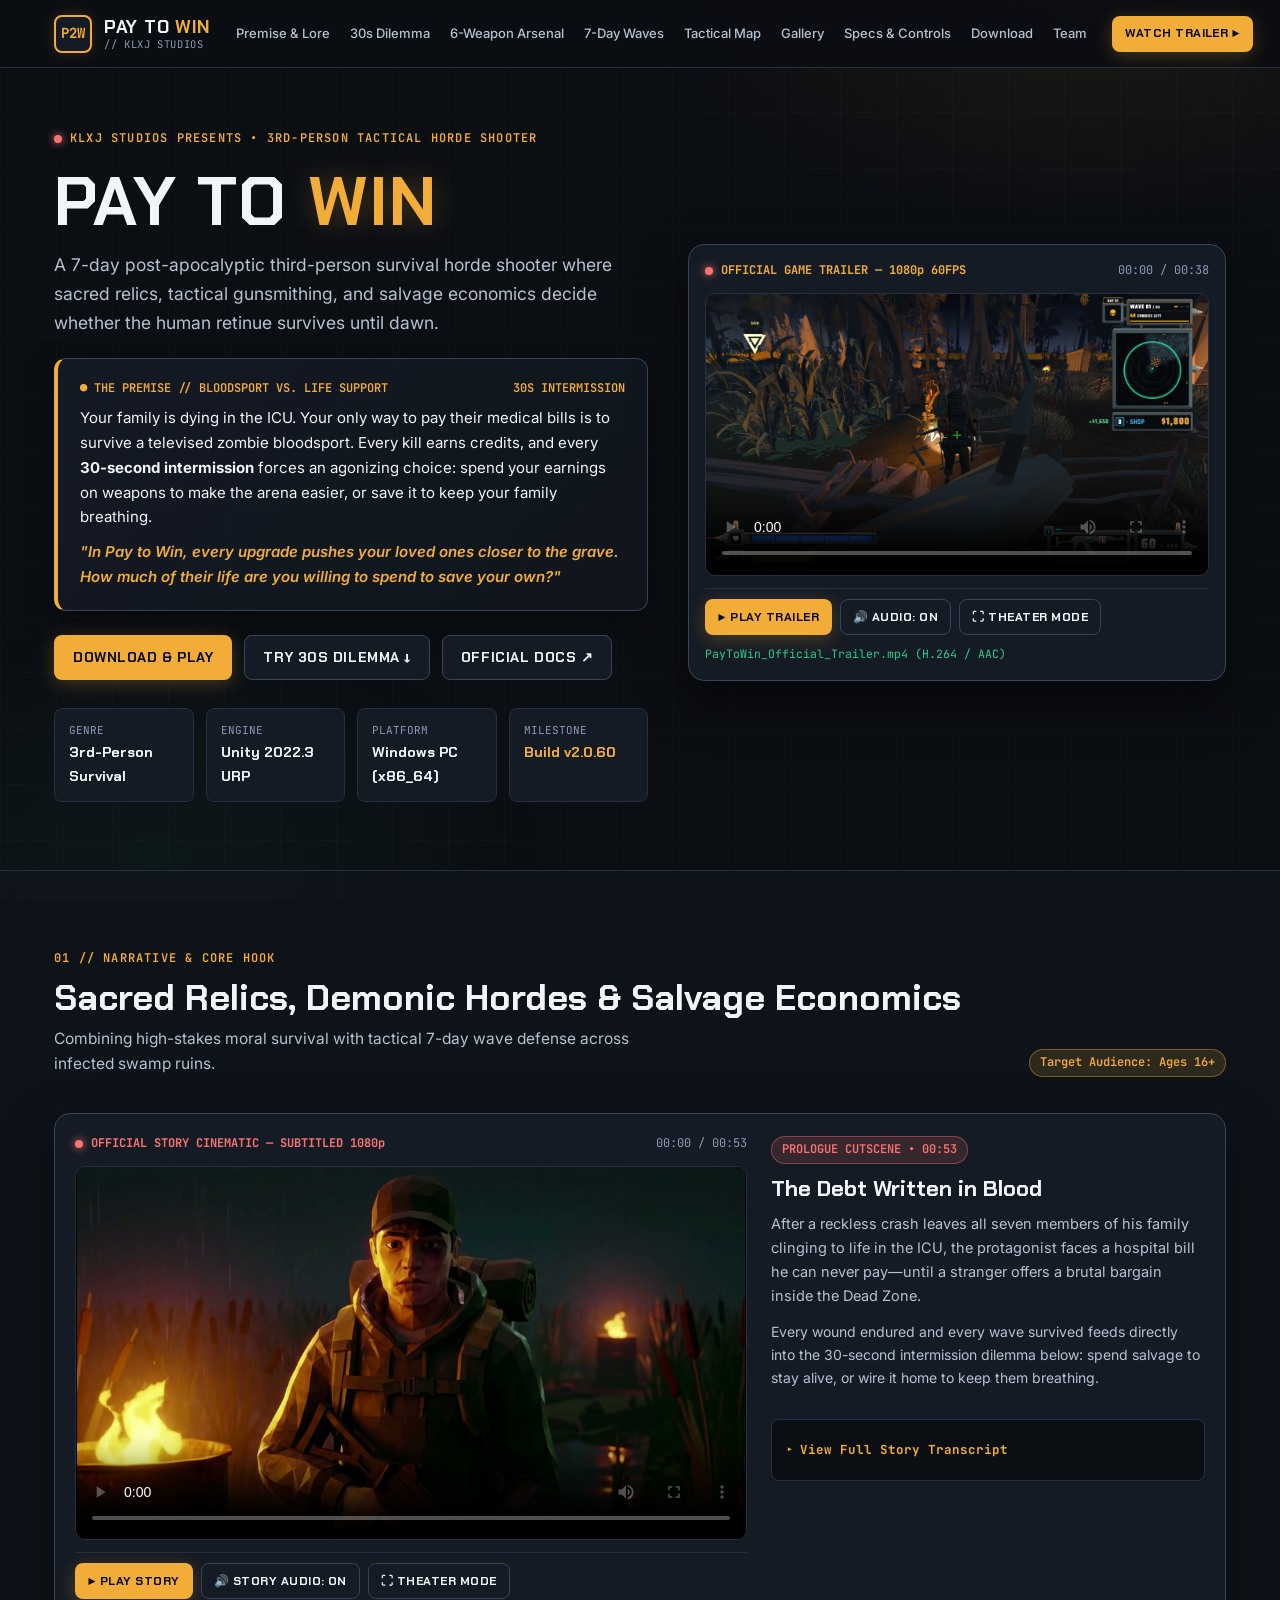
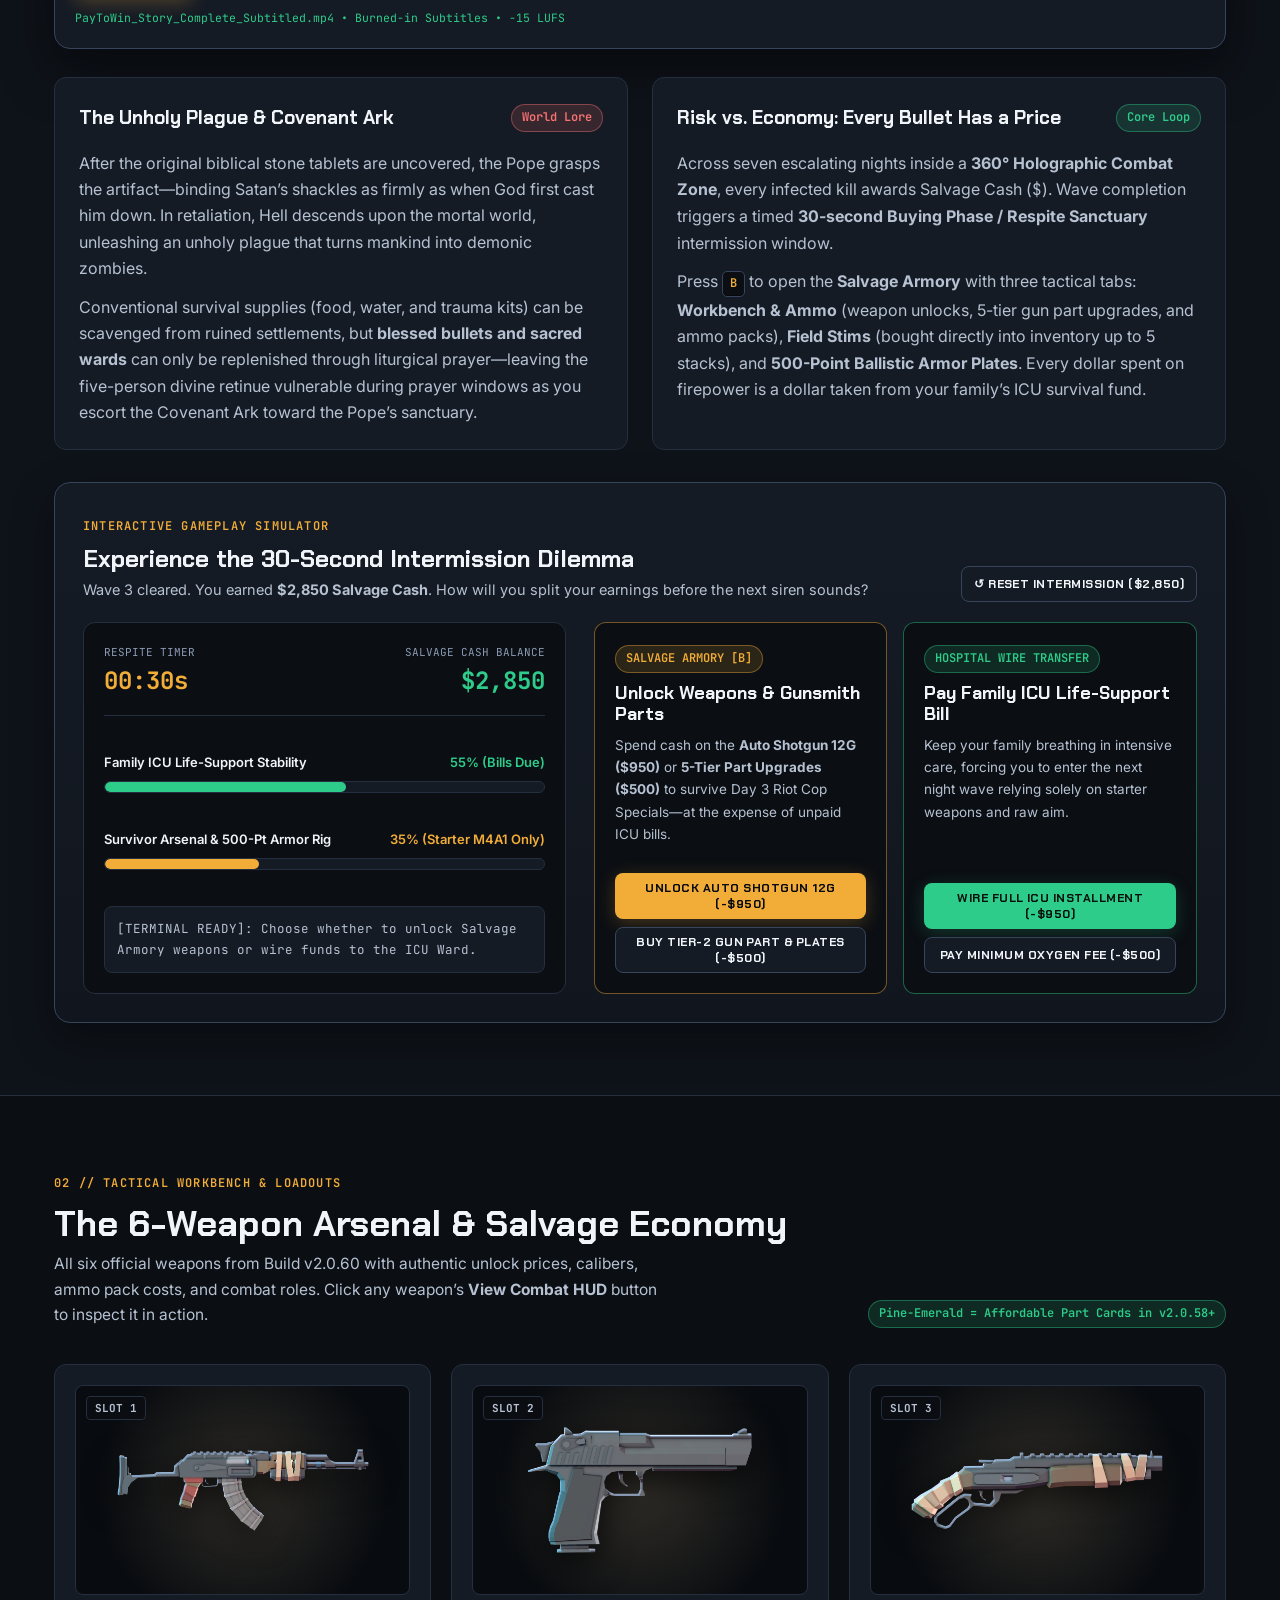
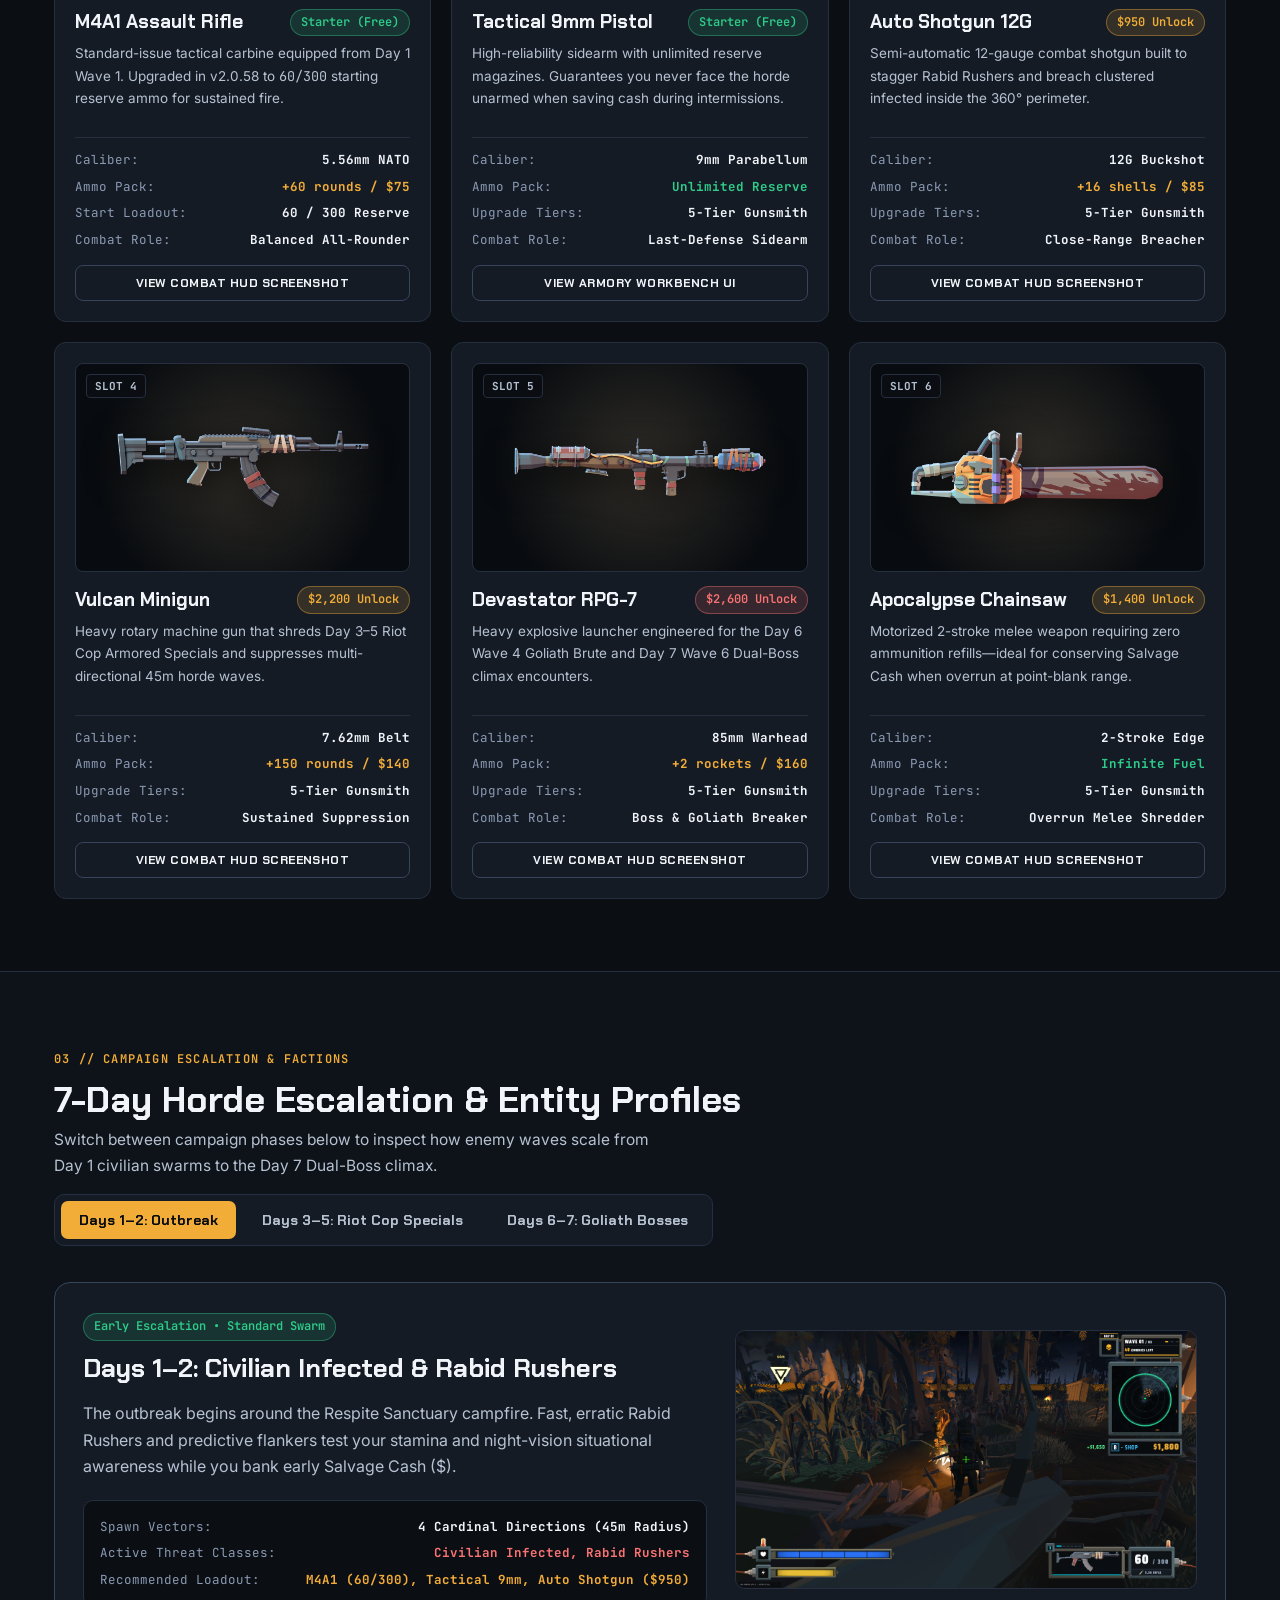
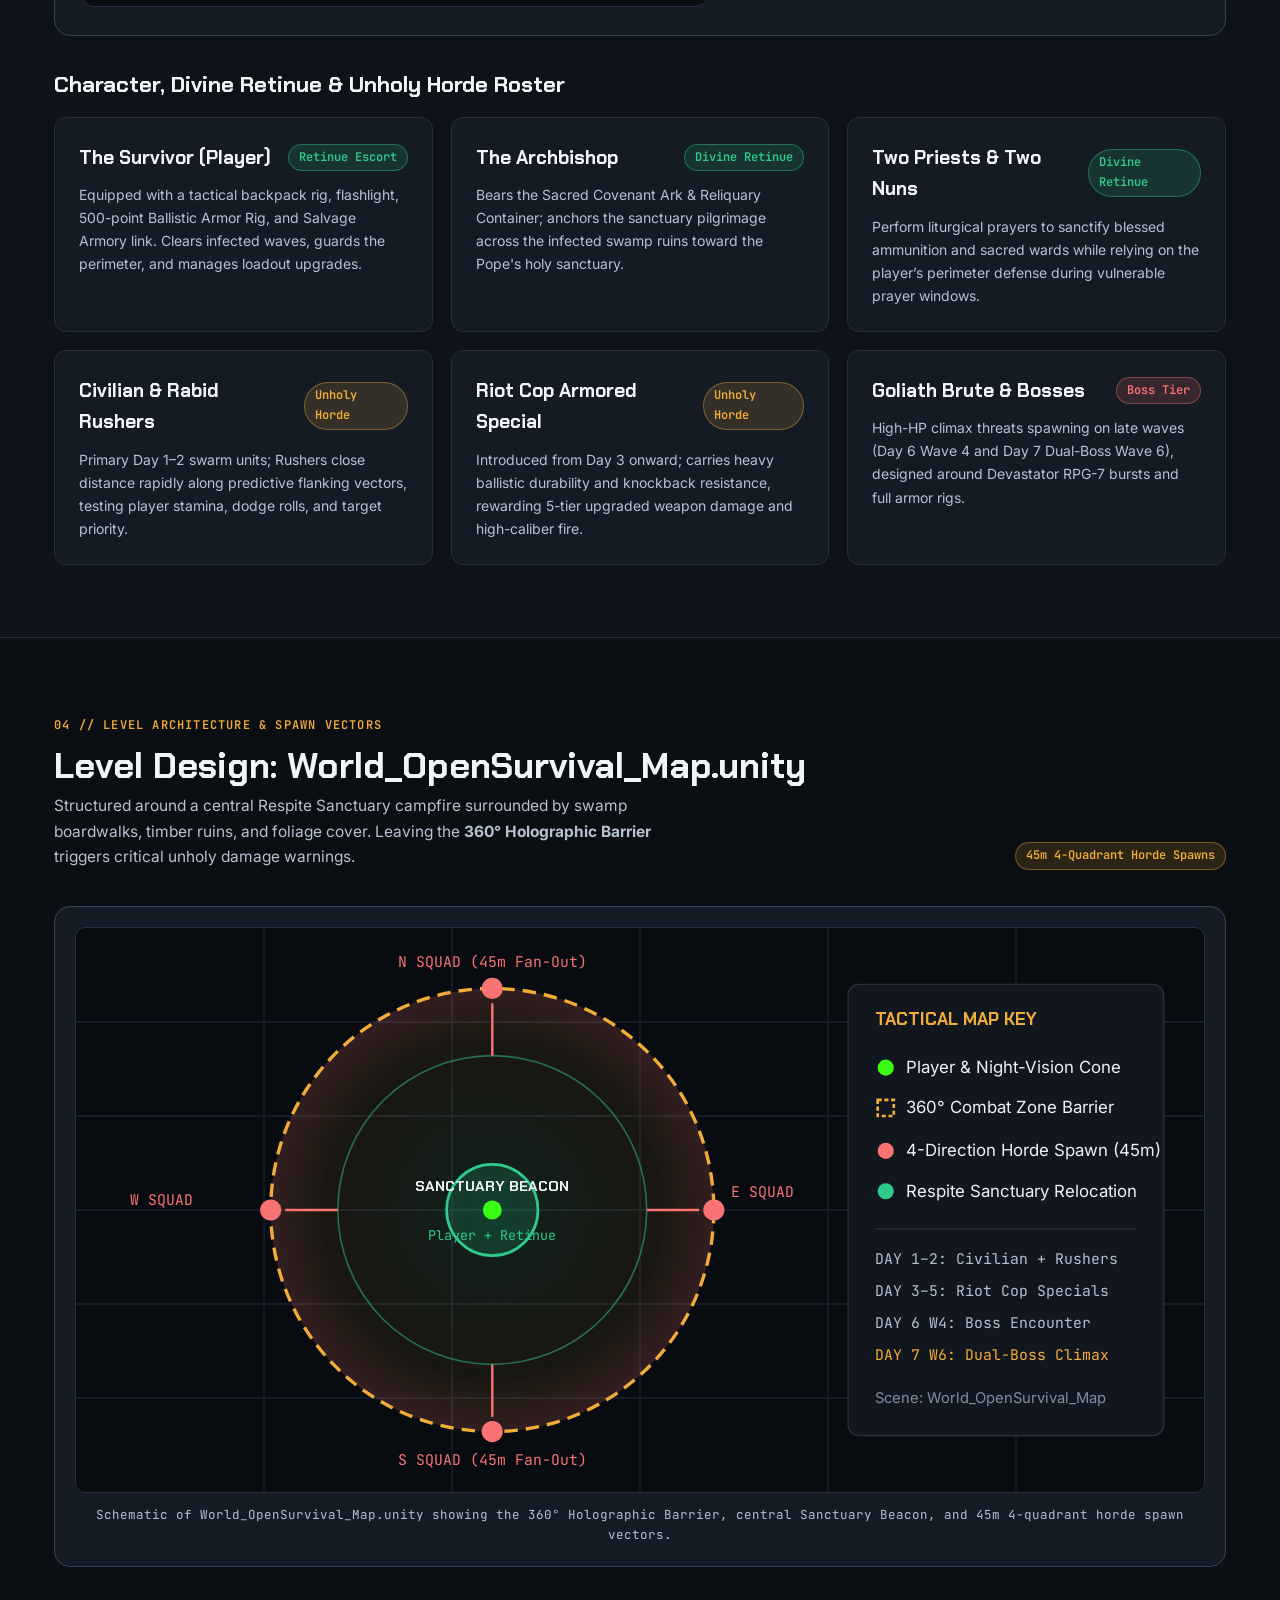
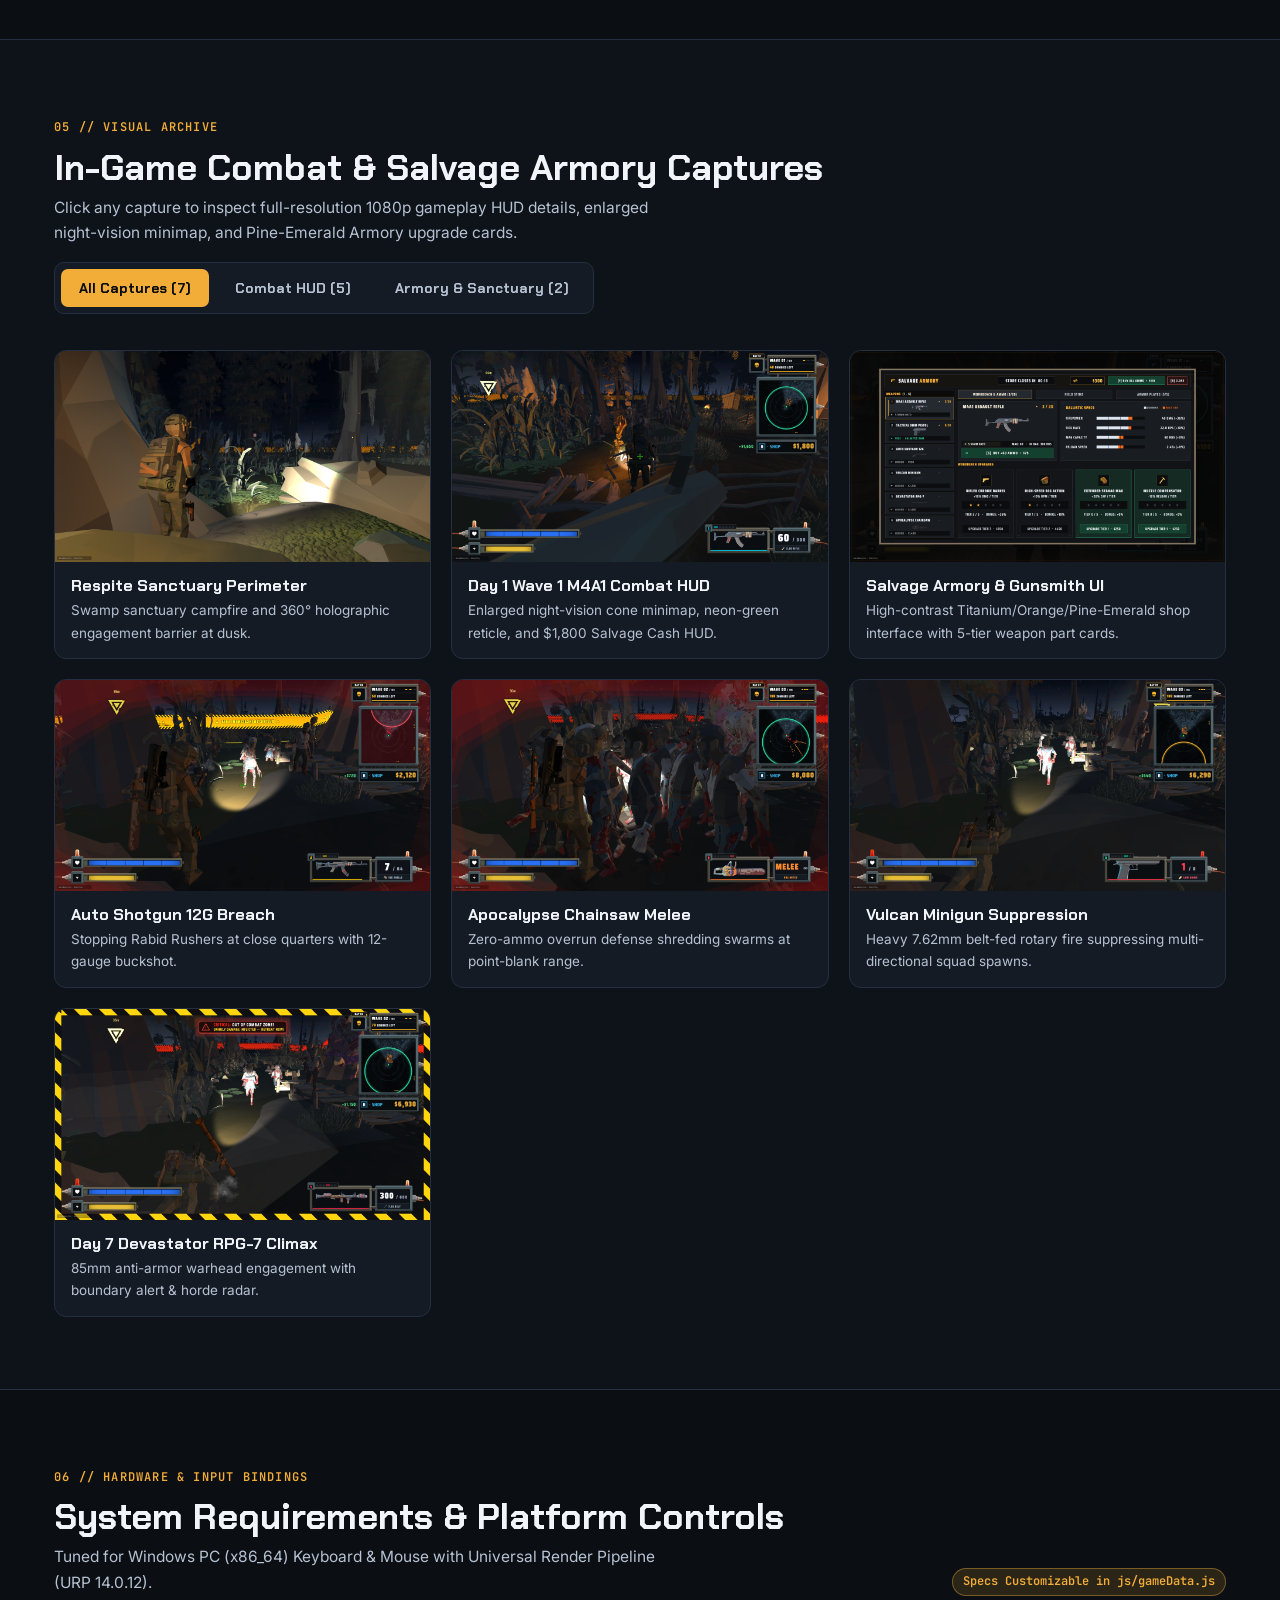
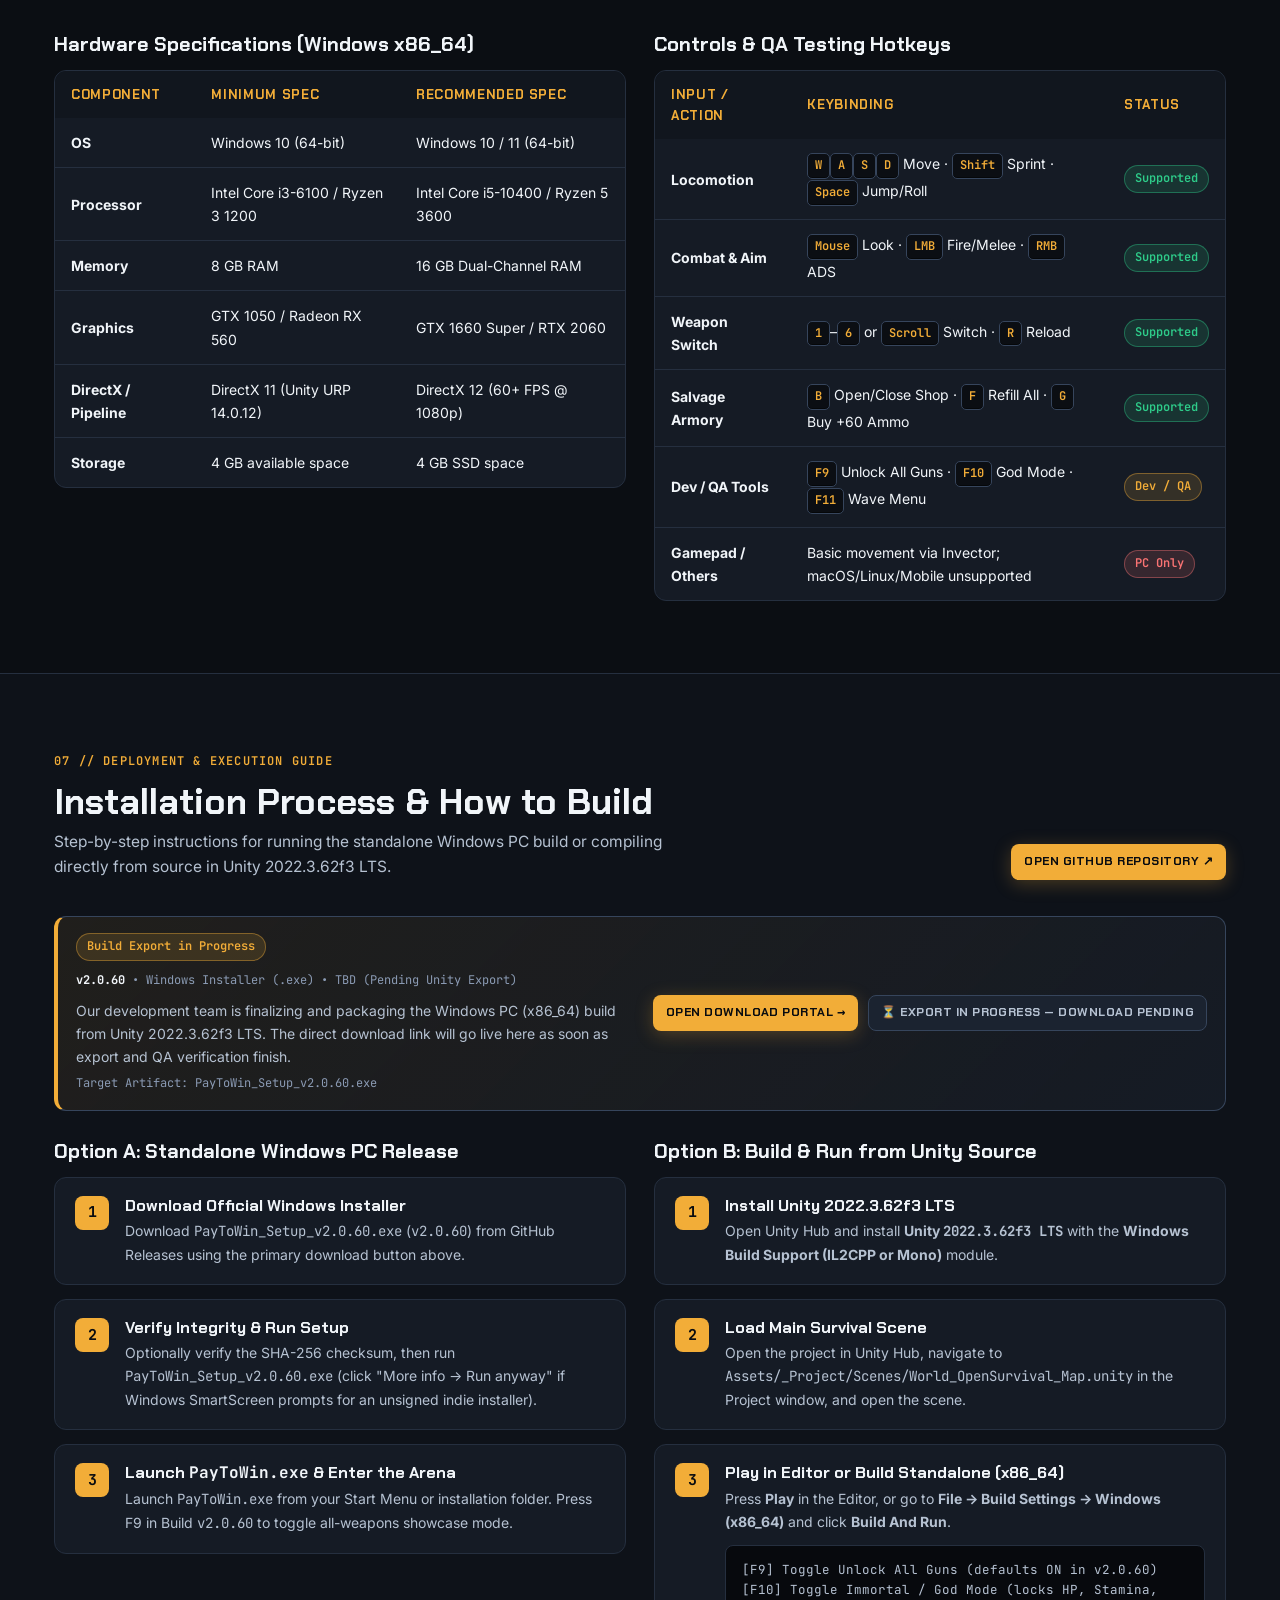
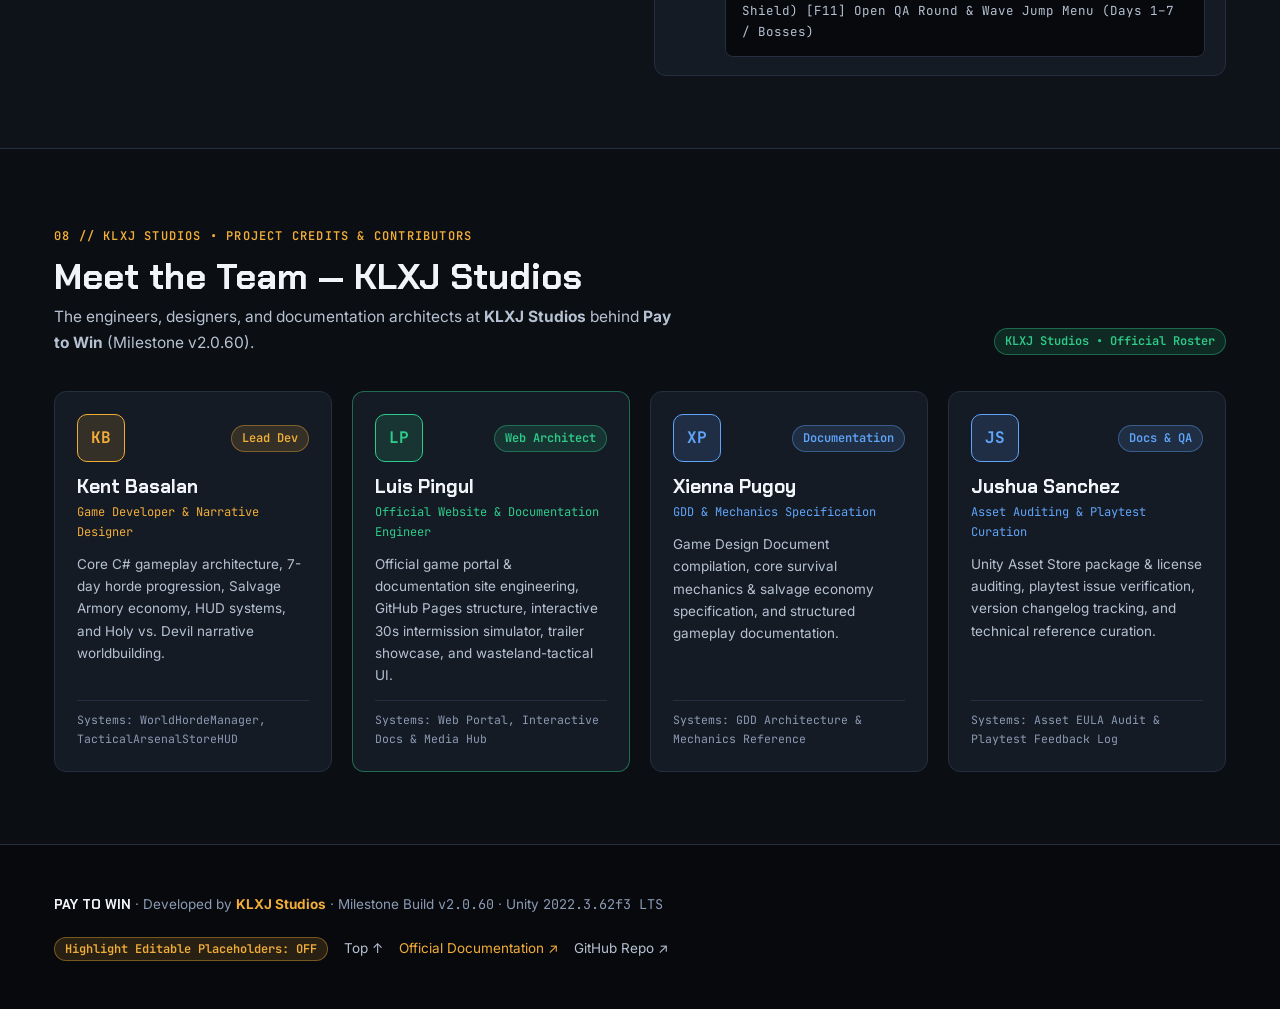
==== index.html @ 280f4eba "Initialize Pay to Win website and download portal" ====
<!DOCTYPE html>
<html lang="en">
<head>
  <meta charset="UTF-8" />
  <meta name="viewport" content="width=device-width, initial-scale=1.0" />
  <title>Pay to Win — Official Game Website &amp; Tactical Survival Portal</title>
  <meta name="description" content="Pay to Win is a 7-day post-apocalyptic third-person survival horde shooter built in Unity 2022.3.62f3 LTS. Watch the official trailer, explore the 6-weapon arsenal, and survive until dawn." />
  <link rel="icon" type="image/svg+xml" href="data:image/svg+xml,%3Csvg xmlns='http://www.w3.org/2000/svg' viewBox='0 0 32 32'%3E%3Crect width='32' height='32' rx='6' fill='%2313171F' stroke='%23F2AD38' stroke-width='2'/%3E%3Ctext x='16' y='21' text-anchor='middle' font-family='monospace' font-size='13' font-weight='700' fill='%23F2AD38'%3EP%3C/text%3E%3C/svg%3E" />
  <link rel="preconnect" href="https://fonts.googleapis.com" />
  <link rel="preconnect" href="https://fonts.gstatic.com" crossorigin />
  <link href="https://fonts.googleapis.com/css2?family=Barlow+Condensed:wght@600;700&family=Chakra+Petch:wght@500;600;700&family=Inter:wght@400;500;600;700&family=JetBrains+Mono:wght@400;600;700&display=swap" rel="stylesheet" />
  <link rel="stylesheet" href="css/styles.css" />
</head>
<body>

  <!-- Reading Progress Indicator -->
  <div id="read-progress" aria-hidden="true"></div>

  <!-- Sticky Navigation Bar -->
  <header class="navbar">
    <div class="container navbar-inner">
      <a href="#top" class="brand" aria-label="Pay to Win Home">
        <div class="brand-mark">P2W</div>
        <div class="brand-text">
          <span class="brand-title">PAY TO <span>WIN</span></span>
          <span class="brand-sub">// KLXJ STUDIOS</span>
        </div>
      </a>

      <button type="button" class="mobile-menu-btn" id="mobile-menu-btn" aria-expanded="false" aria-controls="nav-links">
        MENU ☰
      </button>

      <nav class="nav-links" id="nav-links" aria-label="Primary Navigation">
        <a href="#premise" class="nav-link">Premise &amp; Lore</a>
        <a href="#dilemma" class="nav-link">30s Dilemma</a>
        <a href="#arsenal" class="nav-link">6-Weapon Arsenal</a>
        <a href="#waves" class="nav-link">7-Day Waves</a>
        <a href="#level-design" class="nav-link">Tactical Map</a>
        <a href="#gallery" class="nav-link">Gallery</a>
        <a href="#specs" class="nav-link">Specs &amp; Controls</a>
        <a href="download.html" class="nav-link">Download</a>
        <a href="#team" class="nav-link">Team</a>
      </nav>

      <div class="nav-actions">
        <a href="#trailer-player" class="btn btn-primary btn-sm">Watch Trailer ▶</a>
      </div>
    </div>
  </header>

  <main id="top">

    <!-- =====================================================================
         1. HERO SECTION & OFFICIAL 1080p60 GAME TRAILER
         ===================================================================== -->
    <section class="hero">
      <div class="container">
        <div class="hero-grid" id="hero-grid">

          <!-- Left Column: Title, Premise & Metadata -->
          <div>
            <div class="eyebrow">
              <span class="pulse-dot red"></span>
              KLXJ STUDIOS PRESENTS &bull; 3RD-PERSON TACTICAL HORDE SHOOTER
            </div>
            <h1 class="hero-title">
              PAY TO <span>WIN</span>
            </h1>
            <p class="hero-lead" id="hero-tagline">
              A 7-day post-apocalyptic third-person survival horde shooter where sacred relics, tactical gunsmithing, and salvage economics decide whether the human retinue survives until dawn.
            </p>

            <!-- The User's Official Premise Callout -->
            <div class="premise-box">
              <div class="premise-box-header">
                <span>● THE PREMISE // BLOODSPORT VS. LIFE SUPPORT</span>
                <span>30s INTERMISSION</span>
              </div>
              <p id="premise-body">
                Your family is dying in the ICU. Your only way to pay their medical bills is to survive a televised zombie bloodsport. Every kill earns credits, and every <strong>30-second intermission</strong> forces an agonizing choice: spend your earnings on weapons to make the arena easier, or save it to keep your family breathing.
              </p>
              <p class="premise-quote" id="premise-hook">
                "In Pay to Win, every upgrade pushes your loved ones closer to the grave. How much of their life are you willing to spend to save your own?"
              </p>
            </div>

            <div class="hero-ctas">
              <a href="download.html" class="btn btn-primary">
                Download &amp; Play
              </a>
              <a href="#dilemma" class="btn btn-secondary">
                Try 30s Dilemma ↓
              </a>
              <a href="https://kjbgranddev.github.io/PayToWin_Documentation/" target="_blank" rel="noopener noreferrer" class="btn btn-secondary">
                Official Docs ↗
              </a>
            </div>

            <div class="quick-stats">
              <div class="stat-card">
                <span class="stat-label">Genre</span>
                <span class="stat-val">3rd-Person Survival</span>
              </div>
              <div class="stat-card">
                <span class="stat-label">Engine</span>
                <span class="stat-val">Unity 2022.3 URP</span>
              </div>
              <div class="stat-card">
                <span class="stat-label">Platform</span>
                <span class="stat-val">Windows PC (x86_64)</span>
              </div>
              <div class="stat-card">
                <span class="stat-label">Milestone</span>
                <span class="stat-val" style="color: var(--brass);">Build v2.0.60</span>
              </div>
            </div>
          </div>

          <!-- Right Column: Official Video Trailer Player -->
          <div id="trailer-player">
            <div class="trailer-shell">
              <div class="trailer-topbar">
                <span style="color: var(--brass); font-weight: 700; display: inline-flex; align-items: center; gap: 8px;">
                  <span class="pulse-dot red"></span>
                  OFFICIAL GAME TRAILER — 1080p 60FPS
                </span>
                <span id="trailer-timecode" style="color: var(--text-muted);">00:00 / 00:38</span>
              </div>

              <div class="trailer-video-wrap">
                <video
                  id="official-trailer-video"
                  controls
                  preload="metadata"
                  poster="assets/shot_combat_m4a1.png"
                  playsinline
                >
                  <source src="assets/PayToWin_Official_Trailer.mp4" type="video/mp4" />
                  <source src="../PayToWin_Official_Trailer.mp4" type="video/mp4" />
                  Your browser does not support HTML5 video playback.
                </video>
              </div>

              <div class="trailer-controls-bar">
                <div class="trailer-btn-group">
                  <button type="button" id="trailer-play-btn" class="btn btn-primary btn-sm">
                    ▶ Play Trailer
                  </button>
                  <button type="button" id="trailer-mute-btn" class="btn btn-secondary btn-sm">
                    🔊 Audio: ON
                  </button>
                  <button type="button" id="trailer-theater-btn" class="btn btn-secondary btn-sm" title="Expand video across full width">
                    ⛶ Theater Mode
                  </button>
                </div>
                <span style="color: var(--emerald); font-size: 11.5px;">
                  PayToWin_Official_Trailer.mp4 (H.264 / AAC)
                </span>
              </div>
            </div>
          </div>

        </div>
      </div>
    </section>

    <!-- =====================================================================
         2. STORYLINE, SACRED RELICS & INTERACTIVE 30-SECOND DILEMMA
         ===================================================================== -->
    <section class="section section-alt" id="premise">
      <div class="container">
        <div class="section-header">
          <div>
            <div class="eyebrow">01 // NARRATIVE &amp; CORE HOOK</div>
            <h2 class="section-title">Sacred Relics, Demonic Hordes &amp; Salvage Economics</h2>
            <p class="section-subtitle">
              Combining high-stakes moral survival with tactical 7-day wave defense across infected swamp ruins.
            </p>
          </div>
          <span class="pill brass">Target Audience: Ages 16+</span>
        </div>

        <!-- Story Cinematic Player (Subtitled & Volume-Normalized) -->
        <div class="story-cinematic-shell" id="story-cinematic">
          <div class="story-cinematic-grid" id="story-cinematic-grid">
            <div class="story-cinematic-player">
              <div class="trailer-topbar">
                <span style="color: var(--crimson); font-weight: 700; display: inline-flex; align-items: center; gap: 8px;">
                  <span class="pulse-dot red"></span>
                  <span id="story-cinematic-title">OFFICIAL STORY CINEMATIC — SUBTITLED 1080p</span>
                </span>
                <span id="story-timecode" style="color: var(--text-muted);">00:00 / 00:53</span>
              </div>

              <div class="story-video-wrap">
                <video
                  id="story-complete-video"
                  controls
                  loading="lazy"
                  preload="metadata"
                  width="1920"
                  height="1070"
                  poster="assets/poster-story-complete.jpg"
                  playsinline
                  aria-labelledby="story-cinematic-title"
                  aria-details="story-transcript"
                >
                  <source src="assets/PayToWin_Story_Complete_Subtitled.mp4" type="video/mp4" />
                  <track src="assets/PayToWin_Story_Complete_Subtitled.vtt" kind="captions" srclang="en" label="English" />
                  Your browser does not support HTML5 video playback.
                </video>
              </div>

              <div class="trailer-controls-bar">
                <div class="trailer-btn-group">
                  <button type="button" id="story-play-btn" class="btn btn-primary btn-sm">
                    ▶ Play Story
                  </button>
                  <button type="button" id="story-mute-btn" class="btn btn-secondary btn-sm">
                    🔊 Story Audio: ON
                  </button>
                  <button type="button" id="story-theater-btn" class="btn btn-secondary btn-sm" aria-label="Theater Mode — Story Cinematic" aria-expanded="false">
                    ⛶ Theater Mode
                  </button>
                </div>
                <span style="color: var(--emerald); font-size: 11.5px;">
                  PayToWin_Story_Complete_Subtitled.mp4 • Burned-in Subtitles • −15 LUFS
                </span>
              </div>
            </div>

            <div class="story-cinematic-info">
              <div>
                <span class="pill crimson" style="margin-bottom: 12px;">PROLOGUE CUTSCENE &bull; 00:53</span>
                <h3 class="story-cinematic-heading">The Debt Written in Blood</h3>
                <p style="color: var(--text-dim); font-size: 14.5px; margin: 0 0 12px;">
                  After a reckless crash leaves all seven members of his family clinging to life in the ICU, the protagonist faces a hospital bill he can never pay—until a stranger offers a brutal bargain inside the Dead Zone.
                </p>
                <p style="color: var(--text-dim); font-size: 14px; margin: 0 0 16px;">
                  Every wound endured and every wave survived feeds directly into the 30-second intermission dilemma below: spend salvage to stay alive, or wire it home to keep them breathing.
                </p>
              </div>

              <details class="story-transcript" id="story-transcript">
                <summary>View Full Story Transcript</summary>
                <div class="story-transcript-body">
                  <p><em>[Rain falls over a darkened city at night]</em></p>
                  <p>“Every sin carries a debt. And mine was written in blood. I was the one behind the wheel that night. My recklessness caused the crash, yet I was the only one who walked away.”</p>
                  <p><em>[Quiet hospital hallway; heart monitors beeping steadily]</em></p>
                  <p>“I sat in that cold hallway, hating myself for surviving. Behind that glass, all seven members of my family were dying... because of me.”</p>
                  <p>“The doctor handed me the bill that could save them. A price I could never afford for the lives I ruined.”</p>
                  <p><em>[Rain pours outside the emergency entrance]</em></p>
                  <p>“Then a stranger offered me a way to atone: Enter the Dead Zone, and trade my life for theirs.”</p>
                  <p><em>[Fire crackles in the rain across the Dead Zone swamp]</em></p>
                  <p>“Every scar, every drop of my blood is the debt I owe them. My life is the only currency left to buy back their souls. And if death is the price of their tomorrow... I will pay to win.”</p>
                </div>
              </details>
            </div>
          </div>
        </div>

        <div class="story-grid">
          <div class="card">
            <div class="card-title">
              <span>The Unholy Plague &amp; Covenant Ark</span>
              <span class="pill crimson">World Lore</span>
            </div>
            <p style="color: var(--text-dim); margin-bottom: 12px;">
              After the original biblical stone tablets are uncovered, the Pope grasps the artifact—binding Satan’s shackles as firmly as when God first cast him down. In retaliation, Hell descends upon the mortal world, unleashing an unholy plague that turns mankind into demonic zombies.
            </p>
            <p style="color: var(--text-dim); margin: 0;">
              Conventional survival supplies (food, water, and trauma kits) can be scavenged from ruined settlements, but <strong>blessed bullets and sacred wards</strong> can only be replenished through liturgical prayer—leaving the five-person divine retinue vulnerable during prayer windows as you escort the Covenant Ark toward the Pope’s sanctuary.
            </p>
          </div>

          <div class="card">
            <div class="card-title">
              <span>Risk vs. Economy: Every Bullet Has a Price</span>
              <span class="pill emerald">Core Loop</span>
            </div>
            <p style="color: var(--text-dim); margin-bottom: 12px;">
              Across seven escalating nights inside a <strong>360° Holographic Combat Zone</strong>, every infected kill awards Salvage Cash (<code>$</code>). Wave completion triggers a timed <strong>30-second Buying Phase / Respite Sanctuary</strong> intermission window.
            </p>
            <p style="color: var(--text-dim); margin: 0;">
              Press <kbd>B</kbd> to open the <strong>Salvage Armory</strong> with three tactical tabs: <strong>Workbench &amp; Ammo</strong> (weapon unlocks, 5-tier gun part upgrades, and ammo packs), <strong>Field Stims</strong> (bought directly into inventory up to 5 stacks), and <strong>500-Point Ballistic Armor Plates</strong>. Every dollar spent on firepower is a dollar taken from your family’s ICU survival fund.
            </p>
          </div>
        </div>

        <!-- INTERACTIVE 30-SECOND INTERMISSION SIMULATOR -->
        <div class="dilemma-panel" id="dilemma">
          <div class="section-header" style="margin-bottom: 20px;">
            <div>
              <div class="eyebrow">INTERACTIVE GAMEPLAY SIMULATOR</div>
              <h3 style="font-size: 24px; margin: 0;">Experience the 30-Second Intermission Dilemma</h3>
              <p style="color: var(--text-dim); font-size: 14.5px; margin: 4px 0 0;">
                Wave 3 cleared. You earned <strong>$2,850 Salvage Cash</strong>. How will you split your earnings before the next siren sounds?
              </p>
            </div>
            <button type="button" id="sim-reset-btn" class="btn btn-secondary btn-sm">
              ↺ Reset Intermission ($2,850)
            </button>
          </div>

          <div class="dilemma-grid">
            <!-- Left Telemetry Status -->
            <div class="telemetry-box">
              <div class="telemetry-header">
                <div>
                  <span class="stat-label">Respite Timer</span>
                  <span class="telemetry-val" style="color: var(--brass);">00:30s</span>
                </div>
                <div style="text-align: right;">
                  <span class="stat-label">Salvage Cash Balance</span>
                  <span class="telemetry-val" id="sim-cash" style="color: var(--emerald);">$2,850</span>
                </div>
              </div>

              <div class="meter-group">
                <div class="meter-label-row">
                  <span>Family ICU Life-Support Stability</span>
                  <span id="sim-icu-label" style="color: var(--emerald);">55% (Bills Due)</span>
                </div>
                <div class="meter-track">
                  <div id="sim-icu-bar" class="meter-fill" style="width: 55%; background: var(--emerald);"></div>
                </div>
              </div>

              <div class="meter-group">
                <div class="meter-label-row">
                  <span>Survivor Arsenal &amp; 500-Pt Armor Rig</span>
                  <span id="sim-gun-label" style="color: var(--brass);">35% (Starter M4A1 Only)</span>
                </div>
                <div class="meter-track">
                  <div id="sim-gun-bar" class="meter-fill" style="width: 35%; background: var(--brass);"></div>
                </div>
              </div>

              <div id="sim-log" style="font-family: 'JetBrains Mono', monospace; font-size: 12.5px; color: var(--text-dim); background: var(--bg-card); padding: 12px; border-radius: 8px; border: 1px solid var(--border);">
                [TERMINAL READY]: Choose whether to unlock Salvage Armory weapons or wire funds to the ICU Ward.
              </div>
            </div>

            <!-- Right Decision Cards -->
            <div class="dilemma-choices">
              <div class="choice-card armory-choice">
                <div>
                  <span class="pill brass" style="margin-bottom: 10px;">SALVAGE ARMORY [B]</span>
                  <h4 style="font-size: 18px; margin: 0 0 8px;">Unlock Weapons &amp; Gunsmith Parts</h4>
                  <p style="font-size: 13.5px; color: var(--text-dim); margin: 0 0 12px;">
                    Spend cash on the <strong>Auto Shotgun 12G ($950)</strong> or <strong>5-Tier Part Upgrades ($500)</strong> to survive Day 3 Riot Cop Specials—at the expense of unpaid ICU bills.
                  </p>
                </div>
                <div style="display: flex; flex-direction: column; gap: 8px;">
                  <button type="button" class="btn btn-primary btn-sm" data-sim-action="shotgun">
                    Unlock Auto Shotgun 12G (-$950)
                  </button>
                  <button type="button" class="btn btn-secondary btn-sm" data-sim-action="upgrade">
                    Buy Tier-2 Gun Part &amp; Plates (-$500)
                  </button>
                </div>
              </div>

              <div class="choice-card icu-choice">
                <div>
                  <span class="pill emerald" style="margin-bottom: 10px;">HOSPITAL WIRE TRANSFER</span>
                  <h4 style="font-size: 18px; margin: 0 0 8px;">Pay Family ICU Life-Support Bill</h4>
                  <p style="font-size: 13.5px; color: var(--text-dim); margin: 0 0 12px;">
                    Keep your family breathing in intensive care, forcing you to enter the next night wave relying solely on starter weapons and raw aim.
                  </p>
                </div>
                <div style="display: flex; flex-direction: column; gap: 8px;">
                  <button type="button" class="btn btn-emerald btn-sm" data-sim-action="icu-full">
                    Wire Full ICU Installment (-$950)
                  </button>
                  <button type="button" class="btn btn-secondary btn-sm" data-sim-action="icu-min">
                    Pay Minimum Oxygen Fee (-$500)
                  </button>
                </div>
              </div>
            </div>
          </div>
        </div>

      </div>
    </section>

    <!-- =====================================================================
         3. CANON 6-WEAPON ARSENAL & SALVAGE ECONOMY
         ===================================================================== -->
    <section class="section" id="arsenal">
      <div class="container">
        <div class="section-header">
          <div>
            <div class="eyebrow">02 // TACTICAL WORKBENCH &amp; LOADOUTS</div>
            <h2 class="section-title">The 6-Weapon Arsenal &amp; Salvage Economy</h2>
            <p class="section-subtitle">
              All six official weapons from Build v2.0.60 with authentic unlock prices, calibers, ammo pack costs, and combat roles. Click any weapon’s <strong>View Combat HUD</strong> button to inspect it in action.
            </p>
          </div>
          <div class="pill emerald">Pine-Emerald = Affordable Part Cards in v2.0.58+</div>
        </div>

        <div class="weapons-grid" id="weapons-grid">
          <!-- Weapon 1: M4A1 -->
          <article class="weapon-card">
            <div>
              <div class="weapon-img-box">
                <span class="weapon-slot-tag">SLOT 1</span>
                <img src="assets/wep_m4a1.png" alt="M4A1 Assault Rifle" loading="lazy" />
              </div>
              <div style="display: flex; align-items: center; justify-content: space-between; gap: 8px; margin: 14px 0 6px;">
                <h3 style="font-size: 19px; margin: 0;">M4A1 Assault Rifle</h3>
                <span class="pill emerald">Starter (Free)</span>
              </div>
              <p style="font-size: 13.5px; color: var(--text-dim); margin: 0 0 12px;">
                Standard-issue tactical carbine equipped from Day 1 Wave 1. Upgraded in v2.0.58 to <code>60/300</code> starting reserve ammo for sustained fire.
              </p>
            </div>
            <div>
              <div class="weapon-stats-list">
                <div class="weapon-stat-row"><span>Caliber:</span> <strong>5.56mm NATO</strong></div>
                <div class="weapon-stat-row"><span>Ammo Pack:</span> <strong style="color: var(--brass);">+60 rounds / $75</strong></div>
                <div class="weapon-stat-row"><span>Start Loadout:</span> <strong>60 / 300 Reserve</strong></div>
                <div class="weapon-stat-row"><span>Combat Role:</span> <strong>Balanced All-Rounder</strong></div>
              </div>
              <button type="button" class="btn btn-secondary btn-sm" style="width: 100%; margin-top: 14px;" data-lightbox-src="assets/shot_combat_m4a1.png" data-lightbox-title="M4A1 Assault Rifle — Day 1 Wave 1 Combat HUD" data-lightbox-caption="Day 1 Wave 1 combat with enlarged minimap, night-vision cone, and $1,800 HUD.">
                View Combat HUD Screenshot
              </button>
            </div>
          </article>

          <!-- Weapon 2: Tactical 9mm Pistol -->
          <article class="weapon-card">
            <div>
              <div class="weapon-img-box">
                <span class="weapon-slot-tag">SLOT 2</span>
                <img src="assets/wep_pistol.png" alt="Tactical 9mm Pistol" loading="lazy" />
              </div>
              <div style="display: flex; align-items: center; justify-content: space-between; gap: 8px; margin: 14px 0 6px;">
                <h3 style="font-size: 19px; margin: 0;">Tactical 9mm Pistol</h3>
                <span class="pill emerald">Starter (Free)</span>
              </div>
              <p style="font-size: 13.5px; color: var(--text-dim); margin: 0 0 12px;">
                High-reliability sidearm with unlimited reserve magazines. Guarantees you never face the horde unarmed when saving cash during intermissions.
              </p>
            </div>
            <div>
              <div class="weapon-stats-list">
                <div class="weapon-stat-row"><span>Caliber:</span> <strong>9mm Parabellum</strong></div>
                <div class="weapon-stat-row"><span>Ammo Pack:</span> <strong style="color: var(--emerald);">Unlimited Reserve</strong></div>
                <div class="weapon-stat-row"><span>Upgrade Tiers:</span> <strong>5-Tier Gunsmith</strong></div>
                <div class="weapon-stat-row"><span>Combat Role:</span> <strong>Last-Defense Sidearm</strong></div>
              </div>
              <button type="button" class="btn btn-secondary btn-sm" style="width: 100%; margin-top: 14px;" data-lightbox-src="assets/shot_armory.png" data-lightbox-title="Salvage Armory Workbench UI ([B])" data-lightbox-caption="High-contrast Salvage Armory UI showing 5-tier gun part upgrades and ammo resupply.">
                View Armory Workbench UI
              </button>
            </div>
          </article>

          <!-- Weapon 3: Auto Shotgun 12G -->
          <article class="weapon-card">
            <div>
              <div class="weapon-img-box">
                <span class="weapon-slot-tag">SLOT 3</span>
                <img src="assets/wep_shotgun.png" alt="Auto Shotgun 12G" loading="lazy" />
              </div>
              <div style="display: flex; align-items: center; justify-content: space-between; gap: 8px; margin: 14px 0 6px;">
                <h3 style="font-size: 19px; margin: 0;">Auto Shotgun 12G</h3>
                <span class="pill brass">$950 Unlock</span>
              </div>
              <p style="font-size: 13.5px; color: var(--text-dim); margin: 0 0 12px;">
                Semi-automatic 12-gauge combat shotgun built to stagger Rabid Rushers and breach clustered infected inside the 360° perimeter.
              </p>
            </div>
            <div>
              <div class="weapon-stats-list">
                <div class="weapon-stat-row"><span>Caliber:</span> <strong>12G Buckshot</strong></div>
                <div class="weapon-stat-row"><span>Ammo Pack:</span> <strong style="color: var(--brass);">+16 shells / $85</strong></div>
                <div class="weapon-stat-row"><span>Upgrade Tiers:</span> <strong>5-Tier Gunsmith</strong></div>
                <div class="weapon-stat-row"><span>Combat Role:</span> <strong>Close-Range Breacher</strong></div>
              </div>
              <button type="button" class="btn btn-secondary btn-sm" style="width: 100%; margin-top: 14px;" data-lightbox-src="assets/shot_combat_shotgun.png" data-lightbox-title="Auto Shotgun 12G — Close-Range Crowd Breacher" data-lightbox-caption="Close-quarters crowd control using the $950 Auto Shotgun 12G.">
                View Combat HUD Screenshot
              </button>
            </div>
          </article>

          <!-- Weapon 4: Vulcan Minigun -->
          <article class="weapon-card">
            <div>
              <div class="weapon-img-box">
                <span class="weapon-slot-tag">SLOT 4</span>
                <img src="assets/wep_minigun.png" alt="Vulcan Minigun" loading="lazy" />
              </div>
              <div style="display: flex; align-items: center; justify-content: space-between; gap: 8px; margin: 14px 0 6px;">
                <h3 style="font-size: 19px; margin: 0;">Vulcan Minigun</h3>
                <span class="pill brass">$2,200 Unlock</span>
              </div>
              <p style="font-size: 13.5px; color: var(--text-dim); margin: 0 0 12px;">
                Heavy rotary machine gun that shreds Day 3–5 Riot Cop Armored Specials and suppresses multi-directional 45m horde waves.
              </p>
            </div>
            <div>
              <div class="weapon-stats-list">
                <div class="weapon-stat-row"><span>Caliber:</span> <strong>7.62mm Belt</strong></div>
                <div class="weapon-stat-row"><span>Ammo Pack:</span> <strong style="color: var(--brass);">+150 rounds / $140</strong></div>
                <div class="weapon-stat-row"><span>Upgrade Tiers:</span> <strong>5-Tier Gunsmith</strong></div>
                <div class="weapon-stat-row"><span>Combat Role:</span> <strong>Sustained Suppression</strong></div>
              </div>
              <button type="button" class="btn btn-secondary btn-sm" style="width: 100%; margin-top: 14px;" data-lightbox-src="assets/shot_combat_minigun.png" data-lightbox-title="Vulcan Minigun — 7.62mm Horde Suppression" data-lightbox-caption="Sustained 7.62mm rotary suppression fire clearing mid-to-late wave infected squads.">
                View Combat HUD Screenshot
              </button>
            </div>
          </article>

          <!-- Weapon 5: Devastator RPG-7 -->
          <article class="weapon-card">
            <div>
              <div class="weapon-img-box">
                <span class="weapon-slot-tag">SLOT 5</span>
                <img src="assets/wep_rpg.png" alt="Devastator RPG-7" loading="lazy" />
              </div>
              <div style="display: flex; align-items: center; justify-content: space-between; gap: 8px; margin: 14px 0 6px;">
                <h3 style="font-size: 19px; margin: 0;">Devastator RPG-7</h3>
                <span class="pill crimson">$2,600 Unlock</span>
              </div>
              <p style="font-size: 13.5px; color: var(--text-dim); margin: 0 0 12px;">
                Heavy explosive launcher engineered for the Day 6 Wave 4 Goliath Brute and Day 7 Wave 6 Dual-Boss climax encounters.
              </p>
            </div>
            <div>
              <div class="weapon-stats-list">
                <div class="weapon-stat-row"><span>Caliber:</span> <strong>85mm Warhead</strong></div>
                <div class="weapon-stat-row"><span>Ammo Pack:</span> <strong style="color: var(--brass);">+2 rockets / $160</strong></div>
                <div class="weapon-stat-row"><span>Upgrade Tiers:</span> <strong>5-Tier Gunsmith</strong></div>
                <div class="weapon-stat-row"><span>Combat Role:</span> <strong>Boss &amp; Goliath Breaker</strong></div>
              </div>
              <button type="button" class="btn btn-secondary btn-sm" style="width: 100%; margin-top: 14px;" data-lightbox-src="assets/shot_combat_day7_rpg.png" data-lightbox-title="Devastator RPG-7 — Day 7 Heavy Ordnance Wave" data-lightbox-caption="Late-wave heavy ordnance engagement with boundary alert & horde radar.">
                View Combat HUD Screenshot
              </button>
            </div>
          </article>

          <!-- Weapon 6: Apocalypse Chainsaw -->
          <article class="weapon-card">
            <div>
              <div class="weapon-img-box">
                <span class="weapon-slot-tag">SLOT 6</span>
                <img src="assets/wep_chainsaw.png" alt="Apocalypse Chainsaw" loading="lazy" />
              </div>
              <div style="display: flex; align-items: center; justify-content: space-between; gap: 8px; margin: 14px 0 6px;">
                <h3 style="font-size: 19px; margin: 0;">Apocalypse Chainsaw</h3>
                <span class="pill brass">$1,400 Unlock</span>
              </div>
              <p style="font-size: 13.5px; color: var(--text-dim); margin: 0 0 12px;">
                Motorized 2-stroke melee weapon requiring zero ammunition refills—ideal for conserving Salvage Cash when overrun at point-blank range.
              </p>
            </div>
            <div>
              <div class="weapon-stats-list">
                <div class="weapon-stat-row"><span>Caliber:</span> <strong>2-Stroke Edge</strong></div>
                <div class="weapon-stat-row"><span>Ammo Pack:</span> <strong style="color: var(--emerald);">Infinite Fuel</strong></div>
                <div class="weapon-stat-row"><span>Upgrade Tiers:</span> <strong>5-Tier Gunsmith</strong></div>
                <div class="weapon-stat-row"><span>Combat Role:</span> <strong>Overrun Melee Shredder</strong></div>
              </div>
              <button type="button" class="btn btn-secondary btn-sm" style="width: 100%; margin-top: 14px;" data-lightbox-src="assets/shot_combat_chainsaw.png" data-lightbox-title="Apocalypse Chainsaw — Melee Overrun Defense" data-lightbox-caption="Zero-ammo infinite-fuel overrun defense with the $1,400 Apocalypse Chainsaw.">
                View Combat HUD Screenshot
              </button>
            </div>
          </article>
        </div>
      </div>
    </section>

    <!-- =====================================================================
         4. 7-DAY WAVE PROGRESSION & CHARACTER / ENEMY PROFILES
         ===================================================================== -->
    <section class="section section-alt" id="waves">
      <div class="container">
        <div class="section-header">
          <div>
            <div class="eyebrow">03 // CAMPAIGN ESCALATION &amp; FACTIONS</div>
            <h2 class="section-title">7-Day Horde Escalation &amp; Entity Profiles</h2>
            <p class="section-subtitle">
              Switch between campaign phases below to inspect how enemy waves scale from Day 1 civilian swarms to the Day 7 Dual-Boss climax.
            </p>
          </div>

          <div class="tabs-bar" role="tablist" aria-label="7-Day Campaign Tiers">
            <button type="button" class="tab-btn active" data-wave-tab="0" role="tab" aria-selected="true">Days 1–2: Outbreak</button>
            <button type="button" class="tab-btn" data-wave-tab="1" role="tab" aria-selected="false">Days 3–5: Riot Cop Specials</button>
            <button type="button" class="tab-btn" data-wave-tab="2" role="tab" aria-selected="false">Days 6–7: Goliath Bosses</button>
          </div>
        </div>

        <!-- Interactive Wave Tier Showcase -->
        <div class="wave-showcase-card">
          <div>
            <span class="pill emerald" id="wave-badge" style="margin-bottom: 12px;">Early Escalation • Standard Swarm</span>
            <h3 id="wave-title" style="font-size: 26px; margin-bottom: 12px;">Days 1–2: Civilian Infected &amp; Rabid Rushers</h3>
            <p id="wave-desc" style="color: var(--text-dim); margin-bottom: 20px;">
              The outbreak begins around the Respite Sanctuary campfire. Fast, erratic Rabid Rushers and predictive flankers test your stamina and night-vision situational awareness while you bank early Salvage Cash ($).
            </p>

            <div class="weapon-stats-list" style="background: var(--bg); padding: 16px; border-radius: 10px; border: 1px solid var(--border);">
              <div class="weapon-stat-row">
                <span>Spawn Vectors:</span>
                <strong id="wave-spawns">4 Cardinal Directions (45m Radius)</strong>
              </div>
              <div class="weapon-stat-row">
                <span>Active Threat Classes:</span>
                <strong id="wave-enemies" style="color: var(--crimson);">Civilian Infected, Rabid Rushers</strong>
              </div>
              <div class="weapon-stat-row">
                <span>Recommended Loadout:</span>
                <strong id="wave-gear" style="color: var(--brass);">M4A1 (60/300), Tactical 9mm, Auto Shotgun ($950)</strong>
              </div>
            </div>
          </div>

          <div class="wave-shot-preview" id="wave-shot-trigger" title="Click to enlarge screenshot">
            <img id="wave-shot-img" src="assets/shot_combat_m4a1.png" alt="Wave Combat Preview" />
          </div>
        </div>

        <!-- Character, Retinue & Enemy Faction Cards -->
        <h3 style="font-size: 22px; margin-bottom: 18px;">Character, Divine Retinue &amp; Unholy Horde Roster</h3>
        <div class="entities-grid">
          <div class="card">
            <div class="card-title">
              <span>The Survivor (Player)</span>
              <span class="pill emerald">Retinue Escort</span>
            </div>
            <p style="font-size: 14px; color: var(--text-dim); margin: 0;">
              Equipped with a tactical backpack rig, flashlight, 500-point Ballistic Armor Rig, and Salvage Armory link. Clears infected waves, guards the perimeter, and manages loadout upgrades.
            </p>
          </div>

          <div class="card">
            <div class="card-title">
              <span>The Archbishop</span>
              <span class="pill emerald">Divine Retinue</span>
            </div>
            <p style="font-size: 14px; color: var(--text-dim); margin: 0;">
              Bears the Sacred Covenant Ark &amp; Reliquary Container; anchors the sanctuary pilgrimage across the infected swamp ruins toward the Pope's holy sanctuary.
            </p>
          </div>

          <div class="card">
            <div class="card-title">
              <span>Two Priests &amp; Two Nuns</span>
              <span class="pill emerald">Divine Retinue</span>
            </div>
            <p style="font-size: 14px; color: var(--text-dim); margin: 0;">
              Perform liturgical prayers to sanctify blessed ammunition and sacred wards while relying on the player’s perimeter defense during vulnerable prayer windows.
            </p>
          </div>

          <div class="card">
            <div class="card-title">
              <span>Civilian &amp; Rabid Rushers</span>
              <span class="pill brass">Unholy Horde</span>
            </div>
            <p style="font-size: 14px; color: var(--text-dim); margin: 0;">
              Primary Day 1–2 swarm units; Rushers close distance rapidly along predictive flanking vectors, testing player stamina, dodge rolls, and target priority.
            </p>
          </div>

          <div class="card">
            <div class="card-title">
              <span>Riot Cop Armored Special</span>
              <span class="pill brass">Unholy Horde</span>
            </div>
            <p style="font-size: 14px; color: var(--text-dim); margin: 0;">
              Introduced from Day 3 onward; carries heavy ballistic durability and knockback resistance, rewarding 5-tier upgraded weapon damage and high-caliber fire.
            </p>
          </div>

          <div class="card">
            <div class="card-title">
              <span>Goliath Brute &amp; Bosses</span>
              <span class="pill crimson">Boss Tier</span>
            </div>
            <p style="font-size: 14px; color: var(--text-dim); margin: 0;">
              High-HP climax threats spawning on late waves (Day 6 Wave 4 and Day 7 Dual-Boss Wave 6), designed around Devastator RPG-7 bursts and full armor rigs.
            </p>
          </div>
        </div>
      </div>
    </section>

    <!-- =====================================================================
         5. LEVEL DESIGN & TACTICAL 360° COMBAT ZONE MAP
         ===================================================================== -->
    <section class="section" id="level-design">
      <div class="container">
        <div class="section-header">
          <div>
            <div class="eyebrow">04 // LEVEL ARCHITECTURE &amp; SPAWN VECTORS</div>
            <h2 class="section-title">Level Design: World_OpenSurvival_Map.unity</h2>
            <p class="section-subtitle">
              Structured around a central Respite Sanctuary campfire surrounded by swamp boardwalks, timber ruins, and foliage cover. Leaving the <strong>360° Holographic Barrier</strong> triggers critical unholy damage warnings.
            </p>
          </div>
          <span class="pill brass">45m 4-Quadrant Horde Spawns</span>
        </div>

        <div class="map-frame">
          <svg viewBox="0 0 840 420" role="img" aria-label="Tactical Combat Zone and 4-Quadrant Spawn Map Sketch">
            <defs>
              <radialGradient id="zoneGrad" cx="50%" cy="50%" r="50%">
                <stop offset="0%" stop-color="#2ecc8a" stop-opacity="0.12"/>
                <stop offset="75%" stop-color="#f2ad38" stop-opacity="0.07"/>
                <stop offset="100%" stop-color="#fa7373" stop-opacity="0.18"/>
              </radialGradient>
            </defs>
            <rect width="840" height="420" fill="#080b0f"/>
            <g stroke="#1b2330" stroke-width="1">
              <line x1="0" y1="70" x2="840" y2="70"/><line x1="0" y1="140" x2="840" y2="140"/>
              <line x1="0" y1="210" x2="840" y2="210"/><line x1="0" y1="280" x2="840" y2="280"/>
              <line x1="0" y1="350" x2="840" y2="350"/>
              <line x1="140" y1="0" x2="140" y2="420"/><line x1="280" y1="0" x2="280" y2="420"/>
              <line x1="420" y1="0" x2="420" y2="420"/><line x1="560" y1="0" x2="560" y2="420"/>
              <line x1="700" y1="0" x2="700" y2="420"/>
            </g>

            <!-- 45m Spawn Ring & Holographic Barrier -->
            <circle cx="310" cy="210" r="165" fill="url(#zoneGrad)" stroke="#f2ad38" stroke-width="2.5" stroke-dasharray="10 6"/>
            <circle cx="310" cy="210" r="115" fill="none" stroke="#2ecc8a" stroke-width="1.2" stroke-opacity="0.5"/>
            <circle cx="310" cy="210" r="34" fill="rgba(46,204,138,0.16)" stroke="#2ecc8a" stroke-width="2"/>

            <!-- Campfire & Beacon -->
            <circle cx="310" cy="210" r="7" fill="#38ff14"/>
            <text x="310" y="196" fill="#edf2f7" font-family="Chakra Petch, monospace" font-size="11" font-weight="700" text-anchor="middle">SANCTUARY BEACON</text>
            <text x="310" y="232" fill="#2ecc8a" font-family="JetBrains Mono, monospace" font-size="10" text-anchor="middle">Player + Retinue</text>

            <!-- 4 Quadrant Spawn Vectors -->
            <g fill="#fa7373" stroke="#fa7373" stroke-width="1.8">
              <circle cx="310" cy="45" r="7"/><line x1="310" y1="56" x2="310" y2="95"/>
              <circle cx="475" cy="210" r="7"/><line x1="464" y1="210" x2="425" y2="210"/>
              <circle cx="310" cy="375" r="7"/><line x1="310" y1="364" x2="310" y2="325"/>
              <circle cx="145" cy="210" r="7"/><line x1="156" y1="210" x2="195" y2="210"/>
            </g>
            <text x="310" y="29" fill="#fa7373" font-family="JetBrains Mono, monospace" font-size="11" text-anchor="middle">N SQUAD (45m Fan-Out)</text>
            <text x="310" y="400" fill="#fa7373" font-family="JetBrains Mono, monospace" font-size="11" text-anchor="middle">S SQUAD (45m Fan-Out)</text>
            <text x="64" y="206" fill="#fa7373" font-family="JetBrains Mono, monospace" font-size="11" text-anchor="middle">W SQUAD</text>
            <text x="488" y="200" fill="#fa7373" font-family="JetBrains Mono, monospace" font-size="11" text-anchor="start">E SQUAD</text>

            <!-- Legend Panel -->
            <rect x="575" y="42" width="235" height="336" rx="8" fill="#12171f" stroke="#263040"/>
            <text x="595" y="72" fill="#f2ad38" font-family="Chakra Petch, monospace" font-size="13" font-weight="700">TACTICAL MAP KEY</text>
            <circle cx="603" cy="104" r="6" fill="#38ff14"/>
            <text x="618" y="108" fill="#edf2f7" font-size="12.5">Player &amp; Night-Vision Cone</text>
            <rect x="597" y="128" width="12" height="12" fill="none" stroke="#f2ad38" stroke-width="2" stroke-dasharray="3 2"/>
            <text x="618" y="138" fill="#edf2f7" font-size="12.5">360° Combat Zone Barrier</text>
            <circle cx="603" cy="166" r="6" fill="#fa7373"/>
            <text x="618" y="170" fill="#edf2f7" font-size="12.5">4-Direction Horde Spawn (45m)</text>
            <circle cx="603" cy="196" r="6" fill="#2ecc8a"/>
            <text x="618" y="200" fill="#edf2f7" font-size="12.5">Respite Sanctuary Relocation</text>

            <line x1="595" y1="224" x2="790" y2="224" stroke="#263040"/>
            <text x="595" y="250" fill="#b4c0d0" font-family="JetBrains Mono, monospace" font-size="11">DAY 1–2: Civilian + Rushers</text>
            <text x="595" y="274" fill="#b4c0d0" font-family="JetBrains Mono, monospace" font-size="11">DAY 3–5: Riot Cop Specials</text>
            <text x="595" y="298" fill="#b4c0d0" font-family="JetBrains Mono, monospace" font-size="11">DAY 6 W4: Boss Encounter</text>
            <text x="595" y="322" fill="#f2ad38" font-family="JetBrains Mono, monospace" font-size="11">DAY 7 W6: Dual-Boss Climax</text>
            <text x="595" y="354" fill="#7f8ea3" font-size="11">Scene: World_OpenSurvival_Map</text>
          </svg>
          <div class="map-caption">
            Schematic of <code>World_OpenSurvival_Map.unity</code> showing the 360° Holographic Barrier, central Sanctuary Beacon, and 45m 4-quadrant horde spawn vectors.
          </div>
        </div>
      </div>
    </section>

    <!-- =====================================================================
         6. IN-GAME MEDIA & COMBAT SCREENSHOT GALLERY
         ===================================================================== -->
    <section class="section section-alt" id="gallery">
      <div class="container">
        <div class="section-header">
          <div>
            <div class="eyebrow">05 // VISUAL ARCHIVE</div>
            <h2 class="section-title">In-Game Combat &amp; Salvage Armory Captures</h2>
            <p class="section-subtitle">
              Click any capture to inspect full-resolution 1080p gameplay HUD details, enlarged night-vision minimap, and Pine-Emerald Armory upgrade cards.
            </p>
          </div>
          <div class="tabs-bar" id="gallery-filters" role="group" aria-label="Filter Screenshots">
            <button type="button" class="tab-btn active" data-filter="all">All Captures (7)</button>
            <button type="button" class="tab-btn" data-filter="combat">Combat HUD (5)</button>
            <button type="button" class="tab-btn" data-filter="ui">Armory &amp; Sanctuary (2)</button>
          </div>
        </div>

        <div class="gallery-grid" id="gallery-grid">
          <div class="shot-card" data-category="ui" data-lightbox-src="assets/shot_campfire_clean.png" data-lightbox-title="Respite Sanctuary Perimeter" data-lightbox-caption="Swamp sanctuary perimeter and restricted engagement barrier at dusk.">
            <div class="shot-img-wrap">
              <img src="assets/shot_campfire_clean.png" alt="Campfire Sanctuary Perimeter" loading="lazy" />
            </div>
            <div class="shot-meta">
              <h4>Respite Sanctuary Perimeter</h4>
              <p>Swamp sanctuary campfire and 360° holographic engagement barrier at dusk.</p>
            </div>
          </div>

          <div class="shot-card" data-category="combat" data-lightbox-src="assets/shot_combat_m4a1.png" data-lightbox-title="Day 1 Wave 1 M4A1 Combat HUD" data-lightbox-caption="Day 1 Wave 1 combat with enlarged minimap, night-vision cone, and $1,800 HUD.">
            <div class="shot-img-wrap">
              <img src="assets/shot_combat_m4a1.png" alt="Day 1 M4A1 Combat HUD" loading="lazy" />
            </div>
            <div class="shot-meta">
              <h4>Day 1 Wave 1 M4A1 Combat HUD</h4>
              <p>Enlarged night-vision cone minimap, neon-green reticle, and $1,800 Salvage Cash HUD.</p>
            </div>
          </div>

          <div class="shot-card" data-category="ui" data-lightbox-src="assets/shot_armory.png" data-lightbox-title="Salvage Armory Shop UI ([B])" data-lightbox-caption="High-contrast Salvage Armory UI showing Pine-Emerald affordable part cards.">
            <div class="shot-img-wrap">
              <img src="assets/shot_armory.png" alt="Salvage Armory Shop UI" loading="lazy" />
            </div>
            <div class="shot-meta">
              <h4>Salvage Armory &amp; Gunsmith UI</h4>
              <p>High-contrast Titanium/Orange/Pine-Emerald shop interface with 5-tier weapon part cards.</p>
            </div>
          </div>

          <div class="shot-card" data-category="combat" data-lightbox-src="assets/shot_combat_shotgun.png" data-lightbox-title="Auto Shotgun 12G Crowd Breacher" data-lightbox-caption="Close-range buckshot engagement against flanking infected inside the perimeter.">
            <div class="shot-img-wrap">
              <img src="assets/shot_combat_shotgun.png" alt="Auto Shotgun 12G Combat" loading="lazy" />
            </div>
            <div class="shot-meta">
              <h4>Auto Shotgun 12G Breach</h4>
              <p>Stopping Rabid Rushers at close quarters with 12-gauge buckshot.</p>
            </div>
          </div>

          <div class="shot-card" data-category="combat" data-lightbox-src="assets/shot_combat_chainsaw.png" data-lightbox-title="Apocalypse Chainsaw Melee Shredder" data-lightbox-caption="Overrun melee defense with infinite 2-stroke fuel and 14-slot pooled viscera VFX.">
            <div class="shot-img-wrap">
              <img src="assets/shot_combat_chainsaw.png" alt="Apocalypse Chainsaw Combat" loading="lazy" />
            </div>
            <div class="shot-meta">
              <h4>Apocalypse Chainsaw Melee</h4>
              <p>Zero-ammo overrun defense shredding swarms at point-blank range.</p>
            </div>
          </div>

          <div class="shot-card" data-category="combat" data-lightbox-src="assets/shot_combat_minigun.png" data-lightbox-title="Vulcan Minigun Horde Suppression" data-lightbox-caption="Sustained 7.62mm rotary belt fire clearing mid-to-late wave armored infected.">
            <div class="shot-img-wrap">
              <img src="assets/shot_combat_minigun.png" alt="Vulcan Minigun Combat" loading="lazy" />
            </div>
            <div class="shot-meta">
              <h4>Vulcan Minigun Suppression</h4>
              <p>Heavy 7.62mm belt-fed rotary fire suppressing multi-directional squad spawns.</p>
            </div>
          </div>

          <div class="shot-card" data-category="combat" data-lightbox-src="assets/shot_combat_day7_rpg.png" data-lightbox-title="Day 7 Devastator RPG-7 Climax Wave" data-lightbox-caption="Late-wave heavy ordnance engagement with boundary alert & horde radar.">
            <div class="shot-img-wrap">
              <img src="assets/shot_combat_day7_rpg.png" alt="Day 7 RPG-7 Heavy Wave" loading="lazy" />
            </div>
            <div class="shot-meta">
              <h4>Day 7 Devastator RPG-7 Climax</h4>
              <p>85mm anti-armor warhead engagement with boundary alert &amp; horde radar.</p>
            </div>
          </div>
        </div>
      </div>
    </section>

    <!-- =====================================================================
         7. SYSTEM REQUIREMENTS & PLATFORM CONTROLS
         ===================================================================== -->
    <section class="section" id="specs">
      <div class="container">
        <div class="section-header">
          <div>
            <div class="eyebrow">06 // HARDWARE &amp; INPUT BINDINGS</div>
            <h2 class="section-title">System Requirements &amp; Platform Controls</h2>
            <p class="section-subtitle">
              Tuned for Windows PC (x86_64) Keyboard &amp; Mouse with Universal Render Pipeline (URP 14.0.12).
            </p>
          </div>
          <span class="pill brass placeholder-item">Specs Customizable in js/gameData.js</span>
        </div>

        <div class="specs-controls-grid">
          <!-- Left: System Requirements Table -->
          <div>
            <h3 style="font-size: 20px; margin-bottom: 14px;">Hardware Specifications (Windows x86_64)</h3>
            <div class="table-wrap placeholder-item">
              <table>
                <thead>
                  <tr>
                    <th>Component</th>
                    <th>Minimum Spec</th>
                    <th>Recommended Spec</th>
                  </tr>
                </thead>
                <tbody>
                  <tr>
                    <td><strong>OS</strong></td>
                    <td>Windows 10 (64-bit)</td>
                    <td>Windows 10 / 11 (64-bit)</td>
                  </tr>
                  <tr>
                    <td><strong>Processor</strong></td>
                    <td>Intel Core i3-6100 / Ryzen 3 1200</td>
                    <td>Intel Core i5-10400 / Ryzen 5 3600</td>
                  </tr>
                  <tr>
                    <td><strong>Memory</strong></td>
                    <td>8 GB RAM</td>
                    <td>16 GB Dual-Channel RAM</td>
                  </tr>
                  <tr>
                    <td><strong>Graphics</strong></td>
                    <td>GTX 1050 / Radeon RX 560</td>
                    <td>GTX 1660 Super / RTX 2060</td>
                  </tr>
                  <tr>
                    <td><strong>DirectX / Pipeline</strong></td>
                    <td>DirectX 11 (Unity URP 14.0.12)</td>
                    <td>DirectX 12 (60+ FPS @ 1080p)</td>
                  </tr>
                  <tr>
                    <td><strong>Storage</strong></td>
                    <td>4 GB available space</td>
                    <td>4 GB SSD space</td>
                  </tr>
                </tbody>
              </table>
            </div>
          </div>

          <!-- Right: Controls & QA Hotkeys Table -->
          <div>
            <h3 style="font-size: 20px; margin-bottom: 14px;">Controls &amp; QA Testing Hotkeys</h3>
            <div class="table-wrap">
              <table>
                <thead>
                  <tr>
                    <th>Input / Action</th>
                    <th>Keybinding</th>
                    <th>Status</th>
                  </tr>
                </thead>
                <tbody>
                  <tr>
                    <td><strong>Locomotion</strong></td>
                    <td><kbd>W</kbd><kbd>A</kbd><kbd>S</kbd><kbd>D</kbd> Move &middot; <kbd>Shift</kbd> Sprint &middot; <kbd>Space</kbd> Jump/Roll</td>
                    <td><span class="pill emerald">Supported</span></td>
                  </tr>
                  <tr>
                    <td><strong>Combat &amp; Aim</strong></td>
                    <td><kbd>Mouse</kbd> Look &middot; <kbd>LMB</kbd> Fire/Melee &middot; <kbd>RMB</kbd> ADS</td>
                    <td><span class="pill emerald">Supported</span></td>
                  </tr>
                  <tr>
                    <td><strong>Weapon Switch</strong></td>
                    <td><kbd>1</kbd>–<kbd>6</kbd> or <kbd>Scroll</kbd> Switch &middot; <kbd>R</kbd> Reload</td>
                    <td><span class="pill emerald">Supported</span></td>
                  </tr>
                  <tr>
                    <td><strong>Salvage Armory</strong></td>
                    <td><kbd>B</kbd> Open/Close Shop &middot; <kbd>F</kbd> Refill All &middot; <kbd>G</kbd> Buy +60 Ammo</td>
                    <td><span class="pill emerald">Supported</span></td>
                  </tr>
                  <tr>
                    <td><strong>Dev / QA Tools</strong></td>
                    <td><kbd>F9</kbd> Unlock All Guns &middot; <kbd>F10</kbd> God Mode &middot; <kbd>F11</kbd> Wave Menu</td>
                    <td><span class="pill brass">Dev / QA</span></td>
                  </tr>
                  <tr>
                    <td><strong>Gamepad / Others</strong></td>
                    <td>Basic movement via Invector; macOS/Linux/Mobile unsupported</td>
                    <td><span class="pill crimson">PC Only</span></td>
                  </tr>
                </tbody>
              </table>
            </div>
          </div>
        </div>
      </div>
    </section>

    <!-- =====================================================================
         8. INSTALLATION PROCESS & HOW TO BUILD / RUN
         ===================================================================== -->
    <section class="section section-alt" id="install">
      <div class="container">
        <div class="section-header">
          <div>
            <div class="eyebrow">07 // DEPLOYMENT &amp; EXECUTION GUIDE</div>
            <h2 class="section-title">Installation Process &amp; How to Build</h2>
            <p class="section-subtitle">
              Step-by-step instructions for running the standalone Windows PC build or compiling directly from source in Unity 2022.3.62f3 LTS.
            </p>
          </div>
          <a href="https://github.com/KJBGrandDev/PayToWin_Documentation" target="_blank" rel="noopener noreferrer" class="btn btn-primary btn-sm">
            Open GitHub Repository ↗
          </a>
        </div>

        <div class="index-download-banner release-status-banner status-preparing" id="index-release-banner">
          <div class="index-download-info">
            <div class="release-status-top">
              <span class="pill brass" id="index-release-pill">Build Export in Progress</span>
              <span class="pill brass" data-preview-pill hidden>PREVIEW MODE (?preview=ready)</span>
              <span class="font-mono" style="font-size: 12px; color: var(--text-muted);">
                <strong style="color: var(--text);" data-release-version>v2.0.60</strong>
                &bull; <span data-release-format>Windows Installer (.exe)</span>
                &bull; <span data-release-filesize class="placeholder-item">TBD (Pending Unity Export)</span>
              </span>
            </div>
            <p id="index-release-message" style="margin: 8px 0 6px; font-size: 14px; color: var(--text-dim);">
              Our development team is finalizing and packaging the Windows PC (x86_64) build from Unity 2022.3.62f3 LTS. The direct download link will go live here as soon as export and QA verification finish.
            </p>
            <div class="font-mono" style="font-size: 12px; color: var(--text-muted);">
              Target Artifact: <code data-release-filename class="placeholder-item">PayToWin_Setup_v2.0.60.exe</code>
            </div>
          </div>
          <div class="index-download-actions">
            <a href="download.html" class="btn btn-primary btn-sm">
              Open Download Portal &rarr;
            </a>
            <a
              id="index-download-cta"
              class="btn btn-secondary btn-sm btn-disabled"
              role="button"
              tabindex="0"
              aria-disabled="true"
            >
              ⏳ Export in Progress — Download Pending
            </a>
          </div>
        </div>

        <div class="install-grid">
          <!-- Player Standalone Installation -->
          <div>
            <h3 style="font-size: 20px; margin-bottom: 14px;">Option A: Standalone Windows PC Release</h3>
            <div class="step-list" data-release-steps>
              <div class="step-card placeholder-item">
                <div class="step-num">1</div>
                <div>
                  <h4 style="margin: 0 0 4px; font-size: 16px;">Download Official Windows Installer</h4>
                  <p style="margin: 0; font-size: 14px; color: var(--text-dim);">
                    Download <code>PayToWin_Setup_v2.0.60.exe</code> (<code>v2.0.60</code>) from GitHub Releases via the <a href="download.html" style="color: var(--brass); text-decoration: underline;">Download Portal</a>.
                  </p>
                </div>
              </div>

              <div class="step-card">
                <div class="step-num">2</div>
                <div>
                  <h4 style="margin: 0 0 4px; font-size: 16px;">Verify Integrity &amp; Run Setup</h4>
                  <p style="margin: 0; font-size: 14px; color: var(--text-dim);">
                    Optionally verify the SHA-256 checksum on the Download Portal, then run <code>PayToWin_Setup_v2.0.60.exe</code> (or extract all files together if using a portable <code>.zip</code>).
                  </p>
                </div>
              </div>

              <div class="step-card">
                <div class="step-num">3</div>
                <div>
                  <h4 style="margin: 0 0 4px; font-size: 16px;">Launch Executable &amp; Enter the Combat Zone</h4>
                  <p style="margin: 0; font-size: 14px; color: var(--text-dim);">
                    Run <code>PayToWin.exe</code>. In Build <code>v2.0.60</code>, press <kbd>F9</kbd> if you want to toggle between all-weapons showcase mode and normal progression unlocking.
                  </p>
                </div>
              </div>
            </div>
          </div>

          <!-- Developer Unity Build Instructions (From Official Docs) -->
          <div>
            <h3 style="font-size: 20px; margin-bottom: 14px;">Option B: Build &amp; Run from Unity Source</h3>
            <div class="step-list">
              <div class="step-card">
                <div class="step-num">1</div>
                <div>
                  <h4 style="margin: 0 0 4px; font-size: 16px;">Install Unity 2022.3.62f3 LTS</h4>
                  <p style="margin: 0; font-size: 14px; color: var(--text-dim);">
                    Open Unity Hub and install <strong>Unity <code>2022.3.62f3 LTS</code></strong> with the <strong>Windows Build Support (IL2CPP or Mono)</strong> module.
                  </p>
                </div>
              </div>

              <div class="step-card">
                <div class="step-num">2</div>
                <div>
                  <h4 style="margin: 0 0 4px; font-size: 16px;">Load Main Survival Scene</h4>
                  <p style="margin: 0; font-size: 14px; color: var(--text-dim);">
                    Open the project in Unity Hub, navigate to <code>Assets/_Project/Scenes/World_OpenSurvival_Map.unity</code> in the Project window, and open the scene.
                  </p>
                </div>
              </div>

              <div class="step-card">
                <div class="step-num">3</div>
                <div>
                  <h4 style="margin: 0 0 4px; font-size: 16px;">Play in Editor or Build Standalone (x86_64)</h4>
                  <p style="margin: 0; font-size: 14px; color: var(--text-dim);">
                    Press <strong>Play</strong> in the Editor, or go to <strong>File &rarr; Build Settings &rarr; Windows (x86_64)</strong> and click <strong>Build And Run</strong>.
                  </p>
                  <div class="code-block">
[F9]  Toggle Unlock All Guns (defaults ON in v2.0.60)
[F10] Toggle Immortal / God Mode (locks HP, Stamina, Shield)
[F11] Open QA Round &amp; Wave Jump Menu (Days 1–7 / Bosses)</div>
                </div>
              </div>
            </div>
          </div>
        </div>
      </div>
    </section>

    <!-- =====================================================================
         9. MEET THE DEVELOPMENT TEAM (CANON CREDITS)
         ===================================================================== -->
    <section class="section" id="team">
      <div class="container">
        <div class="section-header">
          <div>
            <div class="eyebrow">08 // KLXJ STUDIOS &bull; PROJECT CREDITS &amp; CONTRIBUTORS</div>
            <h2 class="section-title">Meet the Team &mdash; KLXJ Studios</h2>
            <p class="section-subtitle">
              The engineers, designers, and documentation architects at <strong>KLXJ Studios</strong> behind <strong>Pay to Win</strong> (Milestone v2.0.60).
            </p>
          </div>
          <span class="pill emerald">KLXJ Studios &bull; Official Roster</span>
        </div>

        <div class="team-grid">
          <!-- Kent Basalan -->
          <div class="team-card">
            <div>
              <div style="display: flex; align-items: center; justify-content: space-between; margin-bottom: 14px;">
                <div class="team-avatar" style="background: var(--brass-dim); border: 1px solid var(--brass); color: var(--brass);">
                  KB
                </div>
                <span class="pill brass">Lead Dev</span>
              </div>
              <h3 style="font-size: 19px; margin: 0 0 4px;">Kent Basalan</h3>
              <div class="font-mono" style="font-size: 12px; color: var(--brass); margin-bottom: 10px;">
                Game Developer &amp; Narrative Designer
              </div>
              <p style="font-size: 13.5px; color: var(--text-dim); margin: 0;">
                Core C# gameplay architecture, 7-day horde progression, Salvage Armory economy, HUD systems, and Holy vs. Devil narrative worldbuilding.
              </p>
            </div>
            <div class="font-mono" style="font-size: 11.5px; color: var(--text-muted); border-top: 1px solid var(--border); padding-top: 10px;">
              Systems: WorldHordeManager, TacticalArsenalStoreHUD
            </div>
          </div>

          <!-- Luis Pingul -->
          <div class="team-card" style="border-color: rgba(46, 204, 138, 0.45);">
            <div>
              <div style="display: flex; align-items: center; justify-content: space-between; margin-bottom: 14px;">
                <div class="team-avatar" style="background: var(--emerald-dim); border: 1px solid var(--emerald); color: var(--emerald);">
                  LP
                </div>
                <span class="pill emerald">Web Architect</span>
              </div>
              <h3 style="font-size: 19px; margin: 0 0 4px;">Luis Pingul</h3>
              <div class="font-mono" style="font-size: 12px; color: var(--emerald); margin-bottom: 10px;">
                Official Website &amp; Documentation Engineer
              </div>
              <p style="font-size: 13.5px; color: var(--text-dim); margin: 0;">
                Official game portal &amp; documentation site engineering, GitHub Pages structure, interactive 30s intermission simulator, trailer showcase, and wasteland-tactical UI.
              </p>
            </div>
            <div class="font-mono" style="font-size: 11.5px; color: var(--text-muted); border-top: 1px solid var(--border); padding-top: 10px;">
              Systems: Web Portal, Interactive Docs &amp; Media Hub
            </div>
          </div>

          <!-- Xienna Pugoy -->
          <div class="team-card">
            <div>
              <div style="display: flex; align-items: center; justify-content: space-between; margin-bottom: 14px;">
                <div class="team-avatar" style="background: var(--blue-dim); border: 1px solid var(--blue); color: var(--blue);">
                  XP
                </div>
                <span class="pill blue">Documentation</span>
              </div>
              <h3 style="font-size: 19px; margin: 0 0 4px;">Xienna Pugoy</h3>
              <div class="font-mono" style="font-size: 12px; color: var(--blue); margin-bottom: 10px;">
                GDD &amp; Mechanics Specification
              </div>
              <p style="font-size: 13.5px; color: var(--text-dim); margin: 0;">
                Game Design Document compilation, core survival mechanics &amp; salvage economy specification, and structured gameplay documentation.
              </p>
            </div>
            <div class="font-mono" style="font-size: 11.5px; color: var(--text-muted); border-top: 1px solid var(--border); padding-top: 10px;">
              Systems: GDD Architecture &amp; Mechanics Reference
            </div>
          </div>

          <!-- Jushua Sanchez -->
          <div class="team-card">
            <div>
              <div style="display: flex; align-items: center; justify-content: space-between; margin-bottom: 14px;">
                <div class="team-avatar" style="background: var(--blue-dim); border: 1px solid var(--blue); color: var(--blue);">
                  JS
                </div>
                <span class="pill blue">Docs &amp; QA</span>
              </div>
              <h3 style="font-size: 19px; margin: 0 0 4px;">Jushua Sanchez</h3>
              <div class="font-mono" style="font-size: 12px; color: var(--blue); margin-bottom: 10px;">
                Asset Auditing &amp; Playtest Curation
              </div>
              <p style="font-size: 13.5px; color: var(--text-dim); margin: 0;">
                Unity Asset Store package &amp; license auditing, playtest issue verification, version changelog tracking, and technical reference curation.
              </p>
            </div>
            <div class="font-mono" style="font-size: 11.5px; color: var(--text-muted); border-top: 1px solid var(--border); padding-top: 10px;">
              Systems: Asset EULA Audit &amp; Playtest Feedback Log
            </div>
          </div>
        </div>
      </div>
    </section>

  </main>

  <!-- Footer -->
  <footer class="footer">
    <div class="container footer-inner">
      <div>
        <strong style="color: var(--text); font-family: 'Chakra Petch', sans-serif;">PAY TO WIN</strong> &middot; Developed by <strong style="color: var(--brass);">KLXJ Studios</strong> &middot; Milestone Build <code>v2.0.60</code> &middot; Unity <code>2022.3.62f3 LTS</code>
      </div>
      <div style="display: flex; flex-wrap: wrap; align-items: center; gap: 16px;">
        <button type="button" id="toggle-placeholders-btn" class="pill brass" style="cursor: pointer;" title="Highlight fields that can still be customized in js/gameData.js">
          Highlight Editable Placeholders: OFF
        </button>
        <a href="#top" style="color: var(--text-dim);">Top ↑</a>
        <a href="https://kjbgranddev.github.io/PayToWin_Documentation/" target="_blank" rel="noopener noreferrer" style="color: var(--brass);">Official Documentation ↗</a>
        <a href="https://github.com/KJBGrandDev/PayToWin_Documentation" target="_blank" rel="noopener noreferrer" style="color: var(--text-dim);">GitHub Repo ↗</a>
      </div>
    </div>
  </footer>

  <!-- Back to Top Button -->
  <button type="button" class="back-to-top" id="back-to-top" aria-label="Back to top">
    ↑ TOP
  </button>

  <!-- Native <dialog> Lightbox Modal for Screenshots -->
  <dialog class="lightbox-dialog" id="lightbox-dialog" aria-label="Screenshot Preview">
    <div class="lightbox-inner">
      <div class="lightbox-header">
        <div>
          <h3 id="lightbox-title" style="font-size: 18px; margin: 0;">Screenshot Preview</h3>
          <p id="lightbox-caption" style="font-size: 13px; color: var(--text-dim); margin: 2px 0 0;"></p>
        </div>
        <button type="button" id="lightbox-close-btn" class="btn btn-secondary btn-sm">
          ✕ Close [ESC]
        </button>
      </div>
      <div class="lightbox-img-container">
        <img id="lightbox-img" src="" alt="Expanded gameplay capture" />
      </div>
    </div>
  </dialog>

  <!-- Scripts -->
  <script src="js/gameData.js"></script>
  <script src="js/main.js"></script>
  <script src="js/download.js"></script>
</body>
</html>
---- css/styles.css ----
/* ==========================================================================
   PAY TO WIN — OFFICIAL WEBSITE STYLESHEET
   Aligned with PayToWin_Documentation v2.0.60 & UI/UX Pro Max Design System
   ========================================================================== */

:root {
  --bg: #0b0e13;
  --bg-elev: #11161e;
  --bg-card: #151b25;
  --bg-subtle: #1b2330;
  --border: #252f3f;
  --border-strong: #36455c;
  --text: #f1f5f9;
  --text-dim: #b6c2d2;
  --text-muted: #8b9bb4;
  --brass: #f2ad38;
  --brass-dim: rgba(242, 173, 56, 0.14);
  --emerald: #2ecc8a;
  --emerald-dim: rgba(46, 204, 138, 0.14);
  --crimson: #fa7373;
  --crimson-dim: rgba(250, 115, 115, 0.14);
  --blue: #60a5fa;
  --blue-dim: rgba(96, 165, 250, 0.14);
  --reticle: #38ff14;
  --header-h: 68px;
  --radius: 12px;
  --radius-sm: 8px;
  --max-w: 1220px;
}

*,
*::before,
*::after {
  box-sizing: border-box;
  scrollbar-width: thin;
  scrollbar-color: #2b3648 transparent;
}

*::-webkit-scrollbar {
  width: 6px;
  height: 6px;
}
*::-webkit-scrollbar-track {
  background: transparent;
}
*::-webkit-scrollbar-thumb {
  background: #2b3648;
  border-radius: 999px;
}
*::-webkit-scrollbar-thumb:hover {
  background: #3e4e68;
}

html {
  scroll-behavior: smooth;
  scroll-padding-top: calc(var(--header-h) + 24px);
  color-scheme: dark;
}

@media (prefers-reduced-motion: no-preference) {
  @view-transition {
    navigation: auto;
  }
}

body {
  margin: 0;
  background-color: var(--bg);
  color: var(--text);
  font-family: "Inter", -apple-system, BlinkMacSystemFont, "Segoe UI", Roboto, sans-serif;
  font-size: 16px;
  line-height: 1.65;
  -webkit-font-smoothing: antialiased;
  overflow-x: hidden;
}

/* Wasteland Tactical Grid & Ambient Radial Glow */
body::before {
  content: "";
  position: fixed;
  inset: 0;
  pointer-events: none;
  z-index: -1;
  background-image:
    radial-gradient(55% 40% at 85% 0%, rgba(242, 173, 56, 0.075), transparent 65%),
    radial-gradient(45% 38% at 12% 95%, rgba(46, 204, 138, 0.05), transparent 70%),
    linear-gradient(to right, rgba(255, 255, 255, 0.015) 1px, transparent 1px),
    linear-gradient(to bottom, rgba(255, 255, 255, 0.015) 1px, transparent 1px);
  background-size: auto, auto, 56px 56px, 56px 56px;
}

/* Focus Accessibility (WCAG 2.2 AA/AAA) */
:focus-visible {
  outline: 2px solid var(--brass);
  outline-offset: 2px;
}

/* Placeholder Highlighter Mode for Team Review */
body.show-placeholders .placeholder-item {
  outline: 2px dashed var(--brass);
  outline-offset: 4px;
  background-color: rgba(242, 173, 56, 0.11);
  border-radius: 6px;
  position: relative;
}

/* Reading Progress Bar */
#read-progress {
  position: fixed;
  top: 0;
  left: 0;
  height: 3px;
  width: 0%;
  background: linear-gradient(90deg, var(--brass), var(--emerald));
  z-index: 100;
  transition: width 0.08s linear;
}

/* Typography Helpers */
h1, h2, h3, h4, .font-heading {
  font-family: "Chakra Petch", sans-serif;
  margin-top: 0;
  line-height: 1.2;
}

.font-mono, code, kbd, pre {
  font-family: "JetBrains Mono", monospace;
}

.font-condensed {
  font-family: "Barlow Condensed", sans-serif;
}

a {
  color: inherit;
  text-decoration: none;
}

[hidden] {
  display: none !important;
}

.container {
  max-width: var(--max-w);
  margin: 0 auto;
  padding: 0 24px;
}

/* Top Telemetry Status Ribbon */
.status-ribbon {
  background: #080a0e;
  border-bottom: 1px solid var(--border);
  font-size: 12.5px;
  padding: 8px 0;
}

.status-ribbon-inner {
  display: flex;
  flex-wrap: wrap;
  align-items: center;
  justify-content: space-between;
  gap: 12px;
}

.status-left,
.status-right {
  display: flex;
  flex-wrap: wrap;
  align-items: center;
  gap: 12px;
}

.pill {
  display: inline-flex;
  align-items: center;
  gap: 6px;
  padding: 3px 10px;
  border-radius: 999px;
  font-family: "JetBrains Mono", monospace;
  font-size: 12px;
  font-weight: 600;
  background: var(--bg-subtle);
  border: 1px solid var(--border);
  color: var(--text-dim);
}

.pill.brass {
  background: var(--brass-dim);
  border-color: rgba(242, 173, 56, 0.4);
  color: var(--brass);
}

.pill.emerald {
  background: var(--emerald-dim);
  border-color: rgba(46, 204, 138, 0.4);
  color: var(--emerald);
}

.pill.crimson {
  background: var(--crimson-dim);
  border-color: rgba(250, 115, 115, 0.4);
  color: var(--crimson);
}

.pill.blue {
  background: var(--blue-dim);
  border-color: rgba(96, 165, 250, 0.4);
  color: var(--blue);
}

.pulse-dot {
  width: 8px;
  height: 8px;
  border-radius: 50%;
  background: var(--emerald);
  box-shadow: 0 0 8px var(--emerald);
  animation: pulseDot 2s infinite ease-in-out;
}

.pulse-dot.red {
  background: var(--crimson);
  box-shadow: 0 0 8px var(--crimson);
}

@keyframes pulseDot {
  0%, 100% { opacity: 1; transform: scale(1); }
  50% { opacity: 0.45; transform: scale(0.92); }
}

/* Sticky Navbar */
.navbar {
  position: sticky;
  top: 0;
  z-index: 50;
  height: var(--header-h);
  background: rgba(11, 14, 19, 0.92);
  backdrop-filter: blur(12px);
  border-bottom: 1px solid var(--border);
}

.navbar-inner {
  height: 100%;
  display: flex;
  align-items: center;
  justify-content: space-between;
  gap: 16px;
}

.brand {
  display: flex;
  align-items: center;
  gap: 12px;
  flex-shrink: 0;
  white-space: nowrap;
}

.brand-mark {
  width: 38px;
  height: 38px;
  border-radius: 8px;
  background: var(--bg-card);
  border: 2px solid var(--brass);
  display: flex;
  align-items: center;
  justify-content: center;
  font-family: "JetBrains Mono", monospace;
  font-weight: 700;
  font-size: 14px;
  color: var(--brass);
  box-shadow: 0 0 14px rgba(242, 173, 56, 0.18);
  flex-shrink: 0;
}

.brand-text {
  display: flex;
  flex-direction: column;
  line-height: 1.15;
}

.brand-title {
  font-family: "Chakra Petch", sans-serif;
  font-weight: 700;
  font-size: 18px;
  letter-spacing: 0.04em;
  text-transform: uppercase;
  color: var(--text);
  white-space: nowrap;
}

.brand-title span {
  color: var(--brass);
}

.brand-sub {
  font-family: "JetBrains Mono", monospace;
  font-size: 10.5px;
  color: var(--text-muted);
  letter-spacing: 0.06em;
  white-space: nowrap;
}

.nav-links {
  display: flex;
  align-items: center;
  gap: 2px;
}

.nav-link {
  padding: 7px 9px;
  border-radius: 6px;
  font-size: 13px;
  font-weight: 500;
  color: var(--text-dim);
  white-space: nowrap;
  transition: color 0.18s ease, background 0.18s ease;
}

.nav-link:hover,
.nav-link.active {
  color: var(--brass);
  background: rgba(242, 173, 56, 0.08);
}

.nav-link[aria-current="page"] {
  color: var(--brass);
  font-weight: 700;
  background: rgba(242, 173, 56, 0.14);
  box-shadow: inset 0 -2px 0 var(--brass);
}

.nav-actions {
  display: flex;
  align-items: center;
  gap: 10px;
  flex-shrink: 0;
  white-space: nowrap;
}

/* Buttons */
.btn {
  display: inline-flex;
  align-items: center;
  justify-content: center;
  gap: 8px;
  min-height: 44px;
  padding: 10px 18px;
  border-radius: var(--radius-sm);
  font-family: "Chakra Petch", sans-serif;
  font-size: 14px;
  font-weight: 700;
  letter-spacing: 0.04em;
  text-transform: uppercase;
  cursor: pointer;
  border: 1px solid transparent;
  transition: transform 0.15s ease, background 0.18s ease, border-color 0.18s ease, box-shadow 0.18s ease;
}

.btn:active {
  transform: translateY(1px);
}

.btn-primary {
  background: var(--brass);
  color: #090c10;
  box-shadow: 0 4px 18px rgba(242, 173, 56, 0.25);
}

.btn-primary:hover {
  background: #f7bc52;
  box-shadow: 0 6px 22px rgba(242, 173, 56, 0.35);
}

.btn-emerald {
  background: var(--emerald);
  color: #07120d;
  box-shadow: 0 4px 18px rgba(46, 204, 138, 0.22);
}

.btn-emerald:hover {
  background: #42dca0;
}

.btn-crimson {
  background: var(--crimson);
  color: #180606;
}

.btn-crimson:hover {
  background: #ff8b8b;
}

.btn-secondary {
  background: var(--bg-card);
  color: var(--text);
  border-color: var(--border-strong);
}

.btn-secondary:hover {
  background: var(--bg-subtle);
  border-color: var(--brass);
  color: var(--brass);
}

.btn-sm {
  min-height: 36px;
  padding: 6px 12px;
  font-size: 12px;
}

.btn.btn-disabled,
.btn[aria-disabled="true"] {
  background: var(--bg-subtle);
  color: var(--text-dim);
  border-color: var(--border-strong);
  cursor: not-allowed;
  box-shadow: none;
}

.btn.btn-disabled:hover,
.btn[aria-disabled="true"]:hover {
  background: var(--bg-subtle);
  color: var(--text-dim);
  border-color: var(--border-strong);
}

.mobile-menu-btn {
  display: none;
  background: var(--bg-card);
  border: 1px solid var(--border);
  color: var(--text);
  padding: 8px 12px;
  border-radius: 6px;
  font-family: "JetBrains Mono", monospace;
  font-size: 12px;
  cursor: pointer;
}

/* Section Layout */
.section {
  padding: 72px 0;
  border-bottom: 1px solid var(--border);
}

.section-alt {
  background: rgba(17, 22, 30, 0.65);
}

.section-header {
  display: flex;
  flex-wrap: wrap;
  align-items: flex-end;
  justify-content: space-between;
  gap: 16px;
  margin-bottom: 36px;
}

.eyebrow {
  display: inline-flex;
  align-items: center;
  gap: 8px;
  font-family: "JetBrains Mono", monospace;
  font-size: 12px;
  font-weight: 600;
  text-transform: uppercase;
  letter-spacing: 0.1em;
  color: var(--brass);
  margin-bottom: 8px;
}

.section-title {
  font-size: clamp(26px, 3.5vw, 36px);
  font-weight: 700;
  color: var(--text);
  margin: 0;
}

.section-subtitle {
  color: var(--text-dim);
  max-width: 620px;
  margin: 6px 0 0 0;
  font-size: 15.5px;
}

/* ==========================================================================
   1. HERO & OFFICIAL TRAILER SECTION
   ========================================================================== */
.hero {
  padding: 56px 0 68px;
  border-bottom: 1px solid var(--border);
  position: relative;
}

.hero-grid {
  display: grid;
  grid-template-columns: 1.05fr 0.95fr;
  gap: 40px;
  align-items: center;
}

.hero-Grid-Expanded {
  grid-template-columns: 1fr !important;
}

.hero-title {
  font-size: clamp(42px, 6vw, 68px);
  font-weight: 700;
  text-transform: uppercase;
  letter-spacing: 0.02em;
  margin: 10px 0 14px;
  line-height: 1.03;
}

.hero-title span {
  color: var(--brass);
  text-shadow: 0 0 28px rgba(242, 173, 56, 0.28);
}

.hero-lead {
  font-size: 17.5px;
  color: var(--text-dim);
  margin: 0 0 20px;
}

/* Premise Callout Card */
.premise-box {
  background: linear-gradient(135deg, rgba(21, 27, 37, 0.95), rgba(17, 22, 30, 0.9));
  border: 1px solid var(--border-strong);
  border-left: 4px solid var(--brass);
  border-radius: var(--radius);
  padding: 20px 22px;
  margin-bottom: 24px;
  box-shadow: 0 12px 32px rgba(0, 0, 0, 0.35);
}

.premise-box-header {
  display: flex;
  align-items: center;
  justify-content: space-between;
  gap: 8px;
  font-family: "JetBrains Mono", monospace;
  font-size: 12px;
  font-weight: 600;
  text-transform: uppercase;
  color: var(--brass);
  margin-bottom: 8px;
}

.premise-box p {
  margin: 0 0 10px;
  font-size: 15px;
  color: var(--text);
}

.premise-box .premise-quote {
  margin: 0;
  font-weight: 600;
  font-style: italic;
  color: var(--brass);
  font-size: 15px;
}

.hero-ctas {
  display: flex;
  flex-wrap: wrap;
  gap: 12px;
  margin-bottom: 28px;
}

.quick-stats {
  display: grid;
  grid-template-columns: repeat(4, 1fr);
  gap: 12px;
}

.stat-card {
  background: var(--bg-card);
  border: 1px solid var(--border);
  border-radius: var(--radius-sm);
  padding: 12px 14px;
}

.stat-label {
  font-family: "JetBrains Mono", monospace;
  font-size: 11px;
  text-transform: uppercase;
  color: var(--text-muted);
  display: block;
}

.stat-val {
  font-family: "Chakra Petch", sans-serif;
  font-size: 14.5px;
  font-weight: 700;
  color: var(--text);
  margin-top: 2px;
  display: block;
}

/* Official Trailer Player Card */
.trailer-shell {
  background: var(--bg-card);
  border: 1px solid var(--border-strong);
  border-radius: 16px;
  padding: 16px;
  box-shadow: 0 20px 50px rgba(0, 0, 0, 0.55);
}

.trailer-topbar {
  display: flex;
  align-items: center;
  justify-content: space-between;
  gap: 10px;
  margin-bottom: 12px;
  font-family: "JetBrains Mono", monospace;
  font-size: 12px;
}

.trailer-video-wrap {
  position: relative;
  width: 100%;
  aspect-ratio: 16 / 9;
  background: #000;
  border-radius: 10px;
  overflow: hidden;
  border: 1px solid var(--border);
}

.trailer-video-wrap video {
  width: 100%;
  height: 100%;
  display: block;
  object-fit: cover;
}

.trailer-controls-bar {
  display: flex;
  flex-wrap: wrap;
  align-items: center;
  justify-content: space-between;
  gap: 10px;
  margin-top: 12px;
  padding-top: 10px;
  border-top: 1px solid var(--border);
  font-family: "JetBrains Mono", monospace;
  font-size: 12px;
  color: var(--text-dim);
}

.trailer-btn-group {
  display: flex;
  align-items: center;
  gap: 8px;
}

/* ==========================================================================
   2. STORY & WORLD LORE + 30s INTERMISSION DILEMMA
   ========================================================================== */
.story-cinematic-shell {
  background: var(--bg-card);
  border: 1px solid var(--border-strong);
  border-radius: 16px;
  padding: 20px;
  margin-bottom: 28px;
  box-shadow: 0 20px 50px rgba(0, 0, 0, 0.5);
}

.story-cinematic-grid {
  display: grid;
  grid-template-columns: 1.55fr 1fr;
  gap: 24px;
  align-items: start;
}

.story-cinematic-grid.story-theater-expanded {
  grid-template-columns: 1fr;
}

.story-video-wrap {
  position: relative;
  width: 100%;
  aspect-ratio: 1920 / 1070;
  background: #000;
  border-radius: 10px;
  overflow: hidden;
  border: 1px solid var(--border);
}

.story-video-wrap video {
  width: 100%;
  height: 100%;
  display: block;
  object-fit: contain;
}

.story-cinematic-info {
  display: flex;
  flex-direction: column;
  justify-content: space-between;
  gap: 14px;
}

.story-cinematic-heading {
  font-family: "Chakra Petch", sans-serif;
  font-size: 22px;
  font-weight: 700;
  margin: 0 0 10px;
  color: var(--text);
}

.story-transcript {
  background: var(--bg);
  border: 1px solid var(--border);
  border-radius: var(--radius-sm);
  padding: 10px 14px;
}

.story-transcript summary {
  cursor: pointer;
  min-block-size: 40px;
  display: flex;
  align-items: center;
  font-family: "JetBrains Mono", monospace;
  font-size: 12.5px;
  font-weight: 700;
  color: var(--brass);
  list-style: none;
}

.story-transcript summary::-webkit-details-marker {
  display: none;
}

.story-transcript summary::before {
  content: "▸ ";
  margin-right: 6px;
}

.story-transcript[open] summary::before {
  content: "▾ ";
}

.story-transcript summary:focus-visible {
  outline: 2px solid var(--brass);
  outline-offset: 3px;
  border-radius: 4px;
}

.story-transcript-body {
  margin-top: 10px;
  padding-top: 10px;
  border-top: 1px solid var(--border);
  max-height: 220px;
  overflow-y: auto;
  font-size: 13px;
  line-height: 1.55;
  color: var(--text-dim);
}

.story-transcript-body p {
  margin: 0 0 8px;
}

.story-transcript-body p:last-child {
  margin-bottom: 0;
}

.story-grid {
  display: grid;
  grid-template-columns: 1fr 1fr;
  gap: 24px;
  margin-bottom: 32px;
}

.card {
  background: var(--bg-card);
  border: 1px solid var(--border);
  border-radius: var(--radius);
  padding: 24px;
  transition: border-color 0.2s ease, transform 0.2s ease;
}

.card:hover {
  border-color: var(--border-strong);
}

.card-title {
  display: flex;
  align-items: center;
  justify-content: space-between;
  gap: 10px;
  font-family: "Chakra Petch", sans-serif;
  font-size: 19px;
  font-weight: 700;
  margin-bottom: 10px;
  color: var(--text);
}

/* Interactive 30-Second Intermission Dilemma Simulator */
.dilemma-panel {
  background: linear-gradient(180deg, var(--bg-card), var(--bg-elev));
  border: 1px solid var(--border-strong);
  border-radius: 16px;
  padding: 28px;
  box-shadow: 0 16px 40px rgba(0, 0, 0, 0.35);
}

.dilemma-grid {
  display: grid;
  grid-template-columns: 1fr 1.25fr;
  gap: 28px;
  align-items: stretch;
}

.telemetry-box {
  background: var(--bg);
  border: 1px solid var(--border);
  border-radius: var(--radius);
  padding: 20px;
  display: flex;
  flex-direction: column;
  justify-content: space-between;
  gap: 16px;
}

.telemetry-header {
  display: flex;
  align-items: center;
  justify-content: space-between;
  padding-bottom: 14px;
  border-bottom: 1px solid var(--border);
}

.telemetry-val {
  font-family: "JetBrains Mono", monospace;
  font-size: 24px;
  font-weight: 700;
}

.meter-group {
  display: flex;
  flex-direction: column;
  gap: 8px;
}

.meter-label-row {
  display: flex;
  justify-content: space-between;
  font-size: 13px;
  font-weight: 600;
}

.meter-track {
  width: 100%;
  height: 12px;
  background: var(--bg-card);
  border: 1px solid var(--border);
  border-radius: 999px;
  overflow: hidden;
}

.meter-fill {
  height: 100%;
  border-radius: 999px;
  transition: width 0.3s cubic-bezier(0.22, 1, 0.36, 1);
}

.dilemma-choices {
  display: grid;
  grid-template-columns: 1fr 1fr;
  gap: 16px;
}

.choice-card {
  background: var(--bg);
  border: 1px solid var(--border);
  border-radius: var(--radius);
  padding: 20px;
  display: flex;
  flex-direction: column;
  justify-content: space-between;
  gap: 16px;
}

.choice-card.armory-choice {
  border-color: rgba(242, 173, 56, 0.45);
}

.choice-card.icu-choice {
  border-color: rgba(46, 204, 138, 0.45);
}

/* ==========================================================================
   3. 6-WEAPON ARSENAL & SALVAGE ECONOMY
   ========================================================================== */
.weapons-grid {
  display: grid;
  grid-template-columns: repeat(3, 1fr);
  gap: 20px;
}

.weapon-card {
  background: var(--bg-card);
  border: 1px solid var(--border);
  border-radius: var(--radius);
  padding: 20px;
  display: flex;
  flex-direction: column;
  justify-content: space-between;
  gap: 16px;
  transition: transform 0.2s ease, border-color 0.2s ease, box-shadow 0.2s ease;
}

.weapon-card:hover {
  transform: translateY(-3px);
  border-color: var(--brass);
  box-shadow: 0 12px 28px rgba(0, 0, 0, 0.4);
}

.weapon-img-box {
  width: 100%;
  aspect-ratio: 16 / 10;
  background: radial-gradient(circle at center, rgba(242, 173, 56, 0.12), #080b0f 75%);
  border: 1px solid var(--border);
  border-radius: var(--radius-sm);
  display: flex;
  align-items: center;
  justify-content: center;
  padding: 16px;
  position: relative;
}

.weapon-img-box img {
  max-width: 100%;
  max-height: 130px;
  object-fit: contain;
  filter: drop-shadow(0 8px 16px rgba(0, 0, 0, 0.65));
  transition: transform 0.25s ease;
}

.weapon-card:hover .weapon-img-box img {
  transform: scale(1.06);
}

.weapon-slot-tag {
  position: absolute;
  top: 10px;
  left: 10px;
  font-family: "JetBrains Mono", monospace;
  font-size: 11px;
  font-weight: 700;
  padding: 2px 8px;
  border-radius: 4px;
  background: rgba(11, 14, 19, 0.85);
  border: 1px solid var(--border);
  color: var(--text-dim);
}

.weapon-stats-list {
  border-top: 1px solid var(--border);
  padding-top: 12px;
  display: flex;
  flex-direction: column;
  gap: 6px;
  font-family: "JetBrains Mono", monospace;
  font-size: 12.5px;
}

.weapon-stat-row {
  display: flex;
  justify-content: space-between;
  gap: 8px;
}

.weapon-stat-row span:first-child {
  color: var(--text-muted);
}

/* ==========================================================================
   4. 7-DAY WAVE PROGRESSION & ENTITY PROFILES
   ========================================================================== */
.tabs-bar {
  display: inline-flex;
  flex-wrap: wrap;
  gap: 8px;
  background: var(--bg-card);
  padding: 6px;
  border-radius: 10px;
  border: 1px solid var(--border);
}

.tab-btn {
  padding: 10px 18px;
  border-radius: 7px;
  border: none;
  background: transparent;
  color: var(--text-dim);
  font-family: "Chakra Petch", sans-serif;
  font-size: 14px;
  font-weight: 700;
  cursor: pointer;
  transition: background 0.18s ease, color 0.18s ease;
}

.tab-btn:hover {
  color: var(--text);
}

.tab-btn.active {
  background: var(--brass);
  color: #090c10;
}

.wave-showcase-card {
  background: var(--bg-card);
  border: 1px solid var(--border-strong);
  border-radius: 16px;
  padding: 28px;
  display: grid;
  grid-template-columns: 1.15fr 0.85fr;
  gap: 28px;
  align-items: center;
  margin-bottom: 36px;
}

.wave-shot-preview {
  width: 100%;
  aspect-ratio: 16 / 9;
  border-radius: 10px;
  overflow: hidden;
  border: 1px solid var(--border);
  cursor: pointer;
  position: relative;
}

.wave-shot-preview img {
  width: 100%;
  height: 100%;
  object-fit: cover;
  display: block;
}

.entities-grid {
  display: grid;
  grid-template-columns: repeat(3, 1fr);
  gap: 18px;
}

/* ==========================================================================
   5. LEVEL DESIGN & TACTICAL MAP
   ========================================================================== */
.map-frame {
  background: var(--bg-card);
  border: 1px solid var(--border-strong);
  border-radius: 16px;
  padding: 20px;
  overflow: hidden;
}

.map-frame svg {
  width: 100%;
  height: auto;
  display: block;
  border-radius: 10px;
  border: 1px solid var(--border);
}

.map-caption {
  margin-top: 12px;
  font-family: "JetBrains Mono", monospace;
  font-size: 12.5px;
  color: var(--text-dim);
  text-align: center;
}

/* ==========================================================================
   6. MEDIA & SCREENSHOTS GALLERY + DIALOG LIGHTBOX
   ========================================================================== */
.gallery-grid {
  display: grid;
  grid-template-columns: repeat(auto-fill, minmax(330px, 1fr));
  gap: 20px;
}

.shot-card {
  background: var(--bg-card);
  border: 1px solid var(--border);
  border-radius: var(--radius);
  overflow: hidden;
  cursor: pointer;
  transition: transform 0.2s ease, border-color 0.2s ease;
}

.shot-card:hover {
  transform: translateY(-3px);
  border-color: var(--brass);
}

.shot-img-wrap {
  aspect-ratio: 16 / 9;
  overflow: hidden;
  background: #000;
  position: relative;
}

.shot-img-wrap img {
  width: 100%;
  height: 100%;
  object-fit: cover;
  display: block;
  transition: transform 0.3s ease;
}

.shot-card:hover .shot-img-wrap img {
  transform: scale(1.04);
}

.shot-meta {
  padding: 14px 16px;
}

.shot-meta h4 {
  margin: 0 0 4px;
  font-size: 16px;
  color: var(--text);
}

.shot-meta p {
  margin: 0;
  font-size: 13.5px;
  color: var(--text-dim);
}

/* Native <dialog> Lightbox Modal */
dialog.lightbox-dialog {
  padding: 0;
  border: 1px solid var(--border-strong);
  border-radius: 14px;
  background: var(--bg-card);
  color: var(--text);
  max-width: min(1080px, 94vw);
  width: 100%;
  box-shadow: 0 25px 70px rgba(0, 0, 0, 0.85);
}

dialog.lightbox-dialog::backdrop {
  background: rgba(5, 7, 10, 0.86);
  backdrop-filter: blur(8px);
}

.lightbox-inner {
  padding: 16px;
}

.lightbox-header {
  display: flex;
  align-items: center;
  justify-content: space-between;
  gap: 12px;
  margin-bottom: 12px;
}

.lightbox-img-container {
  width: 100%;
  max-height: 75vh;
  background: #000;
  border-radius: 8px;
  overflow: hidden;
  display: flex;
  align-items: center;
  justify-content: center;
}

.lightbox-img-container img {
  max-width: 100%;
  max-height: 75vh;
  object-fit: contain;
}

/* ==========================================================================
   7. SYSTEM REQUIREMENTS, CONTROLS & INSTALLATION
   ========================================================================== */
.specs-controls-grid {
  display: grid;
  grid-template-columns: 1fr 1fr;
  gap: 28px;
}

.table-wrap {
  background: var(--bg-card);
  border: 1px solid var(--border);
  border-radius: var(--radius);
  overflow-x: auto;
}

table {
  width: 100%;
  border-collapse: collapse;
  font-size: 14px;
}

th, td {
  padding: 13px 16px;
  text-align: left;
  border-bottom: 1px solid var(--border);
}

th {
  background: var(--bg-elev);
  font-family: "Chakra Petch", sans-serif;
  font-size: 13px;
  font-weight: 700;
  text-transform: uppercase;
  letter-spacing: 0.05em;
  color: var(--brass);
}

tr:last-child td,
tr:last-child th {
  border-bottom: none;
}

tbody th[scope="row"] {
  background: transparent;
  font-family: inherit;
  font-size: inherit;
  font-weight: 600;
  text-transform: none;
  letter-spacing: normal;
  color: var(--text);
}

kbd {
  display: inline-block;
  padding: 2px 7px;
  font-size: 12px;
  font-weight: 600;
  color: var(--brass);
  background: var(--bg);
  border: 1px solid var(--border-strong);
  border-radius: 5px;
  box-shadow: inset 0 -1px 0 rgba(0, 0, 0, 0.5);
}

.install-grid {
  display: grid;
  grid-template-columns: 1fr 1fr;
  gap: 28px;
}

.step-list {
  display: flex;
  flex-direction: column;
  gap: 14px;
}

.step-card {
  background: var(--bg-card);
  border: 1px solid var(--border);
  border-radius: var(--radius);
  padding: 18px 20px;
  display: flex;
  gap: 16px;
  align-items: flex-start;
}

.step-num {
  width: 34px;
  height: 34px;
  border-radius: 8px;
  background: var(--brass);
  color: #090c10;
  font-family: "JetBrains Mono", monospace;
  font-weight: 700;
  font-size: 15px;
  display: flex;
  align-items: center;
  justify-content: center;
  flex-shrink: 0;
}

.code-block {
  background: #07090d;
  border: 1px solid var(--border);
  border-radius: var(--radius-sm);
  padding: 14px 16px;
  font-family: "JetBrains Mono", monospace;
  font-size: 12.5px;
  color: var(--text-dim);
  overflow-x: auto;
  margin-top: 12px;
}

/* ==========================================================================
   8. MEET THE TEAM & FOOTER
   ========================================================================== */
.team-grid {
  display: grid;
  grid-template-columns: repeat(4, 1fr);
  gap: 20px;
}

.team-card {
  background: var(--bg-card);
  border: 1px solid var(--border);
  border-radius: var(--radius);
  padding: 22px;
  display: flex;
  flex-direction: column;
  justify-content: space-between;
  gap: 14px;
  transition: border-color 0.2s ease, transform 0.2s ease;
}

.team-card:hover {
  transform: translateY(-3px);
  border-color: var(--brass);
}

.team-avatar {
  width: 48px;
  height: 48px;
  border-radius: 10px;
  display: flex;
  align-items: center;
  justify-content: center;
  font-family: "JetBrains Mono", monospace;
  font-weight: 700;
  font-size: 16px;
}

.footer {
  background: #07090d;
  padding: 48px 0;
  font-size: 13.5px;
  color: var(--text-muted);
}

.footer-inner {
  display: flex;
  flex-wrap: wrap;
  align-items: center;
  justify-content: space-between;
  gap: 20px;
}

/* Back to Top Floating Button */
.back-to-top {
  position: fixed;
  bottom: 24px;
  right: 24px;
  z-index: 40;
  background: var(--bg-card);
  border: 1px solid var(--brass);
  color: var(--brass);
  padding: 10px 14px;
  border-radius: 8px;
  font-family: "JetBrains Mono", monospace;
  font-size: 12px;
  font-weight: 700;
  cursor: pointer;
  box-shadow: 0 8px 24px rgba(0, 0, 0, 0.5);
  opacity: 0;
  pointer-events: none;
  transition: opacity 0.2s ease, transform 0.2s ease;
}

.back-to-top.visible {
  opacity: 1;
  pointer-events: auto;
}

/* ==========================================================================
   9. DOWNLOAD PORTAL, RELEASE STATUS, COPY BUTTON & FAQ ACCORDION
   ========================================================================== */
.download-hero {
  padding: 56px 0 64px;
  border-bottom: 1px solid var(--border);
}

.download-hero-grid {
  display: grid;
  grid-template-columns: 1.08fr 0.92fr;
  gap: 36px;
  align-items: start;
}

.release-status-banner {
  background: var(--bg-card);
  border: 1px solid var(--border-strong);
  border-left: 4px solid var(--brass);
  border-radius: var(--radius);
  padding: 16px 18px;
  margin-bottom: 20px;
}

.release-status-banner.status-preparing {
  border-left-color: var(--brass);
  background: linear-gradient(135deg, rgba(242, 173, 56, 0.08), var(--bg-card));
}

.release-status-banner.status-available {
  border-left-color: var(--emerald);
  background: linear-gradient(135deg, rgba(46, 204, 138, 0.09), var(--bg-card));
}

.release-status-banner.status-maintenance {
  border-left-color: var(--crimson);
  background: linear-gradient(135deg, rgba(250, 115, 115, 0.09), var(--bg-card));
}

.release-status-top {
  display: flex;
  flex-wrap: wrap;
  align-items: center;
  justify-content: space-between;
  gap: 10px;
}

.index-download-banner {
  display: flex;
  flex-wrap: wrap;
  align-items: center;
  justify-content: space-between;
  gap: 20px;
  margin-bottom: 28px;
}

.index-download-info {
  flex: 1 1 460px;
}

.index-download-actions {
  display: flex;
  flex-wrap: wrap;
  align-items: center;
  gap: 10px;
  flex-shrink: 0;
}

.os-notice {
  font-family: "JetBrains Mono", monospace;
  font-size: 12.5px;
  padding: 10px 14px;
  border-radius: var(--radius-sm);
  border: 1px solid var(--border);
  background: var(--bg-elev);
  color: var(--text-dim);
  margin-bottom: 20px;
}

.os-notice:empty {
  display: none;
}

.os-notice.os-compatible {
  border-color: rgba(46, 204, 138, 0.35);
  background: rgba(46, 204, 138, 0.07);
  color: var(--emerald);
}

.os-notice.os-other {
  border-color: rgba(242, 173, 56, 0.35);
  background: rgba(242, 173, 56, 0.06);
  color: var(--text-dim);
}

.release-package-card {
  background: var(--bg-card);
  border: 1px solid var(--border-strong);
  border-radius: 16px;
  overflow: hidden;
  box-shadow: 0 20px 50px rgba(0, 0, 0, 0.45);
}

.release-card-media {
  position: relative;
  aspect-ratio: 16 / 9;
  background: #000;
  border-bottom: 1px solid var(--border);
}

.release-card-media img {
  width: 100%;
  height: 100%;
  object-fit: cover;
  display: block;
}

.release-card-badge {
  position: absolute;
  bottom: 12px;
  left: 12px;
  background: rgba(11, 14, 19, 0.9);
  backdrop-filter: blur(6px);
}

.verify-box {
  padding: 20px;
  display: flex;
  flex-direction: column;
  gap: 14px;
}

.verify-header {
  display: flex;
  flex-wrap: wrap;
  align-items: center;
  justify-content: space-between;
  gap: 10px;
}

.verify-meta-grid {
  display: grid;
  grid-template-columns: 1fr auto;
  gap: 12px;
  padding: 12px;
  background: var(--bg);
  border: 1px solid var(--border);
  border-radius: var(--radius-sm);
}

.verify-meta-row {
  display: flex;
  flex-direction: column;
  gap: 3px;
  min-width: 0;
}

.verify-filename {
  font-size: 13px;
  color: var(--brass);
  overflow-wrap: anywhere;
}

.verify-field {
  display: flex;
  flex-direction: column;
  gap: 6px;
}

.verify-field-label {
  display: flex;
  align-items: center;
  justify-content: space-between;
  gap: 8px;
  font-size: 12.5px;
  font-weight: 600;
  color: var(--text-dim);
}

.verify-code-wrap {
  display: flex;
  align-items: center;
  gap: 8px;
  background: #07090d;
  border: 1px solid var(--border);
  border-radius: var(--radius-sm);
  padding: 6px 8px 6px 12px;
}

.verify-pre {
  margin: 0;
  flex: 1 1 auto;
  min-width: 0;
  overflow-x: auto;
  font-size: 12px;
  line-height: 1.45;
  color: var(--text-dim);
  white-space: nowrap;
}

/* Copy Button & Live Region Feedback (opacity-only toggle for screen readers) */
.copy {
  position: relative;
  display: inline-flex;
  align-items: center;
  flex-shrink: 0;
}

.copy-button {
  min-inline-size: 36px;
  min-block-size: 36px;
  padding: 6px;
  border-radius: 6px;
  border: 1px solid var(--border-strong);
  background: var(--bg-card);
  color: var(--text-dim);
  display: inline-flex;
  align-items: center;
  justify-content: center;
  cursor: pointer;
  transition: border-color 0.15s ease, color 0.15s ease, background 0.15s ease;
}

.copy-button:hover {
  border-color: var(--brass);
  color: var(--brass);
  background: var(--bg-subtle);
}

.copy-button[data-copied] {
  border-color: var(--emerald);
  color: var(--emerald);
  background: var(--emerald-dim);
}

.copy-button[data-failed] {
  border-color: var(--crimson);
  color: var(--crimson);
  background: var(--crimson-dim);
}

.copy-button .icon {
  inline-size: 16px;
  block-size: 16px;
  display: block;
  background-color: currentColor;
  mask: url("data:image/svg+xml,%3Csvg xmlns='http://www.w3.org/2000/svg' viewBox='0 0 24 24' fill='none' stroke='%23000' stroke-width='2' stroke-linecap='round' stroke-linejoin='round'%3E%3Crect x='9' y='9' width='13' height='13' rx='2'/%3E%3Cpath d='M5 15H4a2 2 0 0 1-2-2V4a2 2 0 0 1 2-2h9a2 2 0 0 1 2 2v1'/%3E%3C/svg%3E") no-repeat center / contain;
}

.copy-button[data-copied] .icon {
  mask-image: url("data:image/svg+xml,%3Csvg xmlns='http://www.w3.org/2000/svg' viewBox='0 0 24 24' fill='none' stroke='%23000' stroke-width='2.5' stroke-linecap='round' stroke-linejoin='round'%3E%3Cpolyline points='20 6 9 17 4 12'/%3E%3C/svg%3E");
}

.copy-button[data-failed] .icon {
  mask-image: url("data:image/svg+xml,%3Csvg xmlns='http://www.w3.org/2000/svg' viewBox='0 0 24 24' fill='none' stroke='%23000' stroke-width='2.5' stroke-linecap='round' stroke-linejoin='round'%3E%3Cline x1='18' y1='6' x2='6' y2='18'/%3E%3Cline x1='6' y1='6' x2='18' y2='18'/%3E%3C/svg%3E");
}

.copy .tip {
  position: absolute;
  inset-block-end: calc(100% + 6px);
  inset-inline-end: 0;
  padding: 4px 9px;
  border-radius: 6px;
  background: var(--bg-elev);
  border: 1px solid var(--border-strong);
  color: var(--text);
  font-family: "JetBrains Mono", monospace;
  font-size: 11px;
  font-weight: 600;
  white-space: nowrap;
  pointer-events: none;
  opacity: 0;
  transition: opacity 0.16s ease;
  z-index: 20;
  box-shadow: 0 6px 18px rgba(0, 0, 0, 0.5);
}

.copy .copy-button[data-copied] + .tip {
  opacity: 1;
  border-color: var(--emerald);
  color: var(--emerald);
}

.copy .copy-button[data-failed] + .tip {
  opacity: 1;
  border-color: var(--crimson);
  color: var(--crimson);
}

/* Release Notes / Changelog */
.changelog-entry-head {
  display: flex;
  flex-wrap: wrap;
  align-items: center;
  justify-content: space-between;
  gap: 8px;
  margin-bottom: 12px;
  font-family: "Chakra Petch", sans-serif;
  font-size: 17px;
}

.changelog-list {
  margin: 0;
  padding-left: 18px;
  display: flex;
  flex-direction: column;
  gap: 8px;
  color: var(--text-dim);
  font-size: 14px;
}

/* Accessible Native <details> FAQ Accordion */
[command="--toggle-all"][aria-expanded="true"] .expand,
[command="--toggle-all"][aria-expanded="false"] .collapse {
  display: none;
}

.accordion {
  display: flex;
  flex-direction: column;
  gap: 12px;
}

.accordion > details {
  background: var(--bg-card);
  border: 1px solid var(--border);
  border-radius: var(--radius);
  transition: border-color 0.2s ease;
}

.accordion > details[open] {
  border-color: var(--border-strong);
}

.accordion summary {
  list-style: none;
  display: flex;
  align-items: center;
  gap: 12px;
  padding: 18px 20px;
  font-family: "Chakra Petch", sans-serif;
  font-size: 16.5px;
  font-weight: 700;
  color: var(--text);
  cursor: pointer;
}

.accordion summary::-webkit-details-marker {
  display: none;
}

.accordion summary:hover {
  color: var(--brass);
}

.accordion summary::before {
  content: "";
  inline-size: 1em;
  block-size: 1em;
  flex-shrink: 0;
  background-color: var(--brass);
  mask: url("data:image/svg+xml,%3Csvg xmlns='http://www.w3.org/2000/svg' viewBox='0 0 24 24' fill='none' stroke='%23000' stroke-width='2.5' stroke-linecap='round' stroke-linejoin='round'%3E%3Cpolyline points='6 9 12 15 18 9'/%3E%3C/svg%3E") no-repeat center / contain;
  rotate: -90deg;
}

.accordion details[open] > summary::before {
  rotate: 0deg;
}

@media (prefers-reduced-motion: no-preference) {
  .accordion summary::before {
    transition: rotate 0.2s ease;
  }
}

.accordion details::details-content {
  interpolate-size: allow-keywords;
  overflow: clip;
  contain: layout;
}

.accordion details:not([open])::details-content {
  block-size: 0;
}

@media (prefers-reduced-motion: no-preference) {
  .accordion details::details-content {
    transition: block-size, content-visibility, display;
    transition-duration: 0.3s;
    transition-timing-function: ease-in-out;
    transition-behavior: allow-discrete;
  }
}

.accordion-body {
  padding: 0 20px 20px 44px;
  color: var(--text-dim);
  font-size: 14.5px;
}

.accordion-body p {
  margin: 0 0 10px;
}

.accordion-body p:last-child {
  margin-bottom: 0;
}

.accordion-body ol {
  margin: 8px 0 0;
  padding-left: 20px;
  display: flex;
  flex-direction: column;
  gap: 6px;
}

/* Responsive Breakpoints */
@media (max-width: 1080px) {
  .nav-links {
    display: none;
    position: absolute;
    top: var(--header-h);
    left: 0;
    right: 0;
    background: var(--bg-elev);
    border-bottom: 1px solid var(--border);
    flex-direction: column;
    padding: 16px;
    align-items: stretch;
  }
  .nav-links.open {
    display: flex;
  }
  .mobile-menu-btn {
    display: inline-flex;
  }
  .hero-grid,
  .download-hero-grid,
  .story-cinematic-grid,
  .dilemma-grid,
  .wave-showcase-card,
  .specs-controls-grid,
  .install-grid {
    grid-template-columns: 1fr;
  }
  .weapons-grid {
    grid-template-columns: repeat(2, 1fr);
  }
  .entities-grid {
    grid-template-columns: repeat(2, 1fr);
  }
  .team-grid {
    grid-template-columns: repeat(2, 1fr);
  }
}

@media (max-width: 768px) {
  .story-grid,
  .dilemma-choices,
  .weapons-grid,
  .entities-grid,
  .team-grid,
  .quick-stats,
  .verify-meta-grid {
    grid-template-columns: 1fr;
  }
  .accordion-body {
    padding: 0 18px 18px 18px;
  }
}

@media (prefers-reduced-motion: reduce) {
  *, *::before, *::after {
    animation-duration: 0.01ms !important;
    animation-iteration-count: 1 !important;
    transition-duration: 0.01ms !important;
    scroll-behavior: auto !important;
  }
}
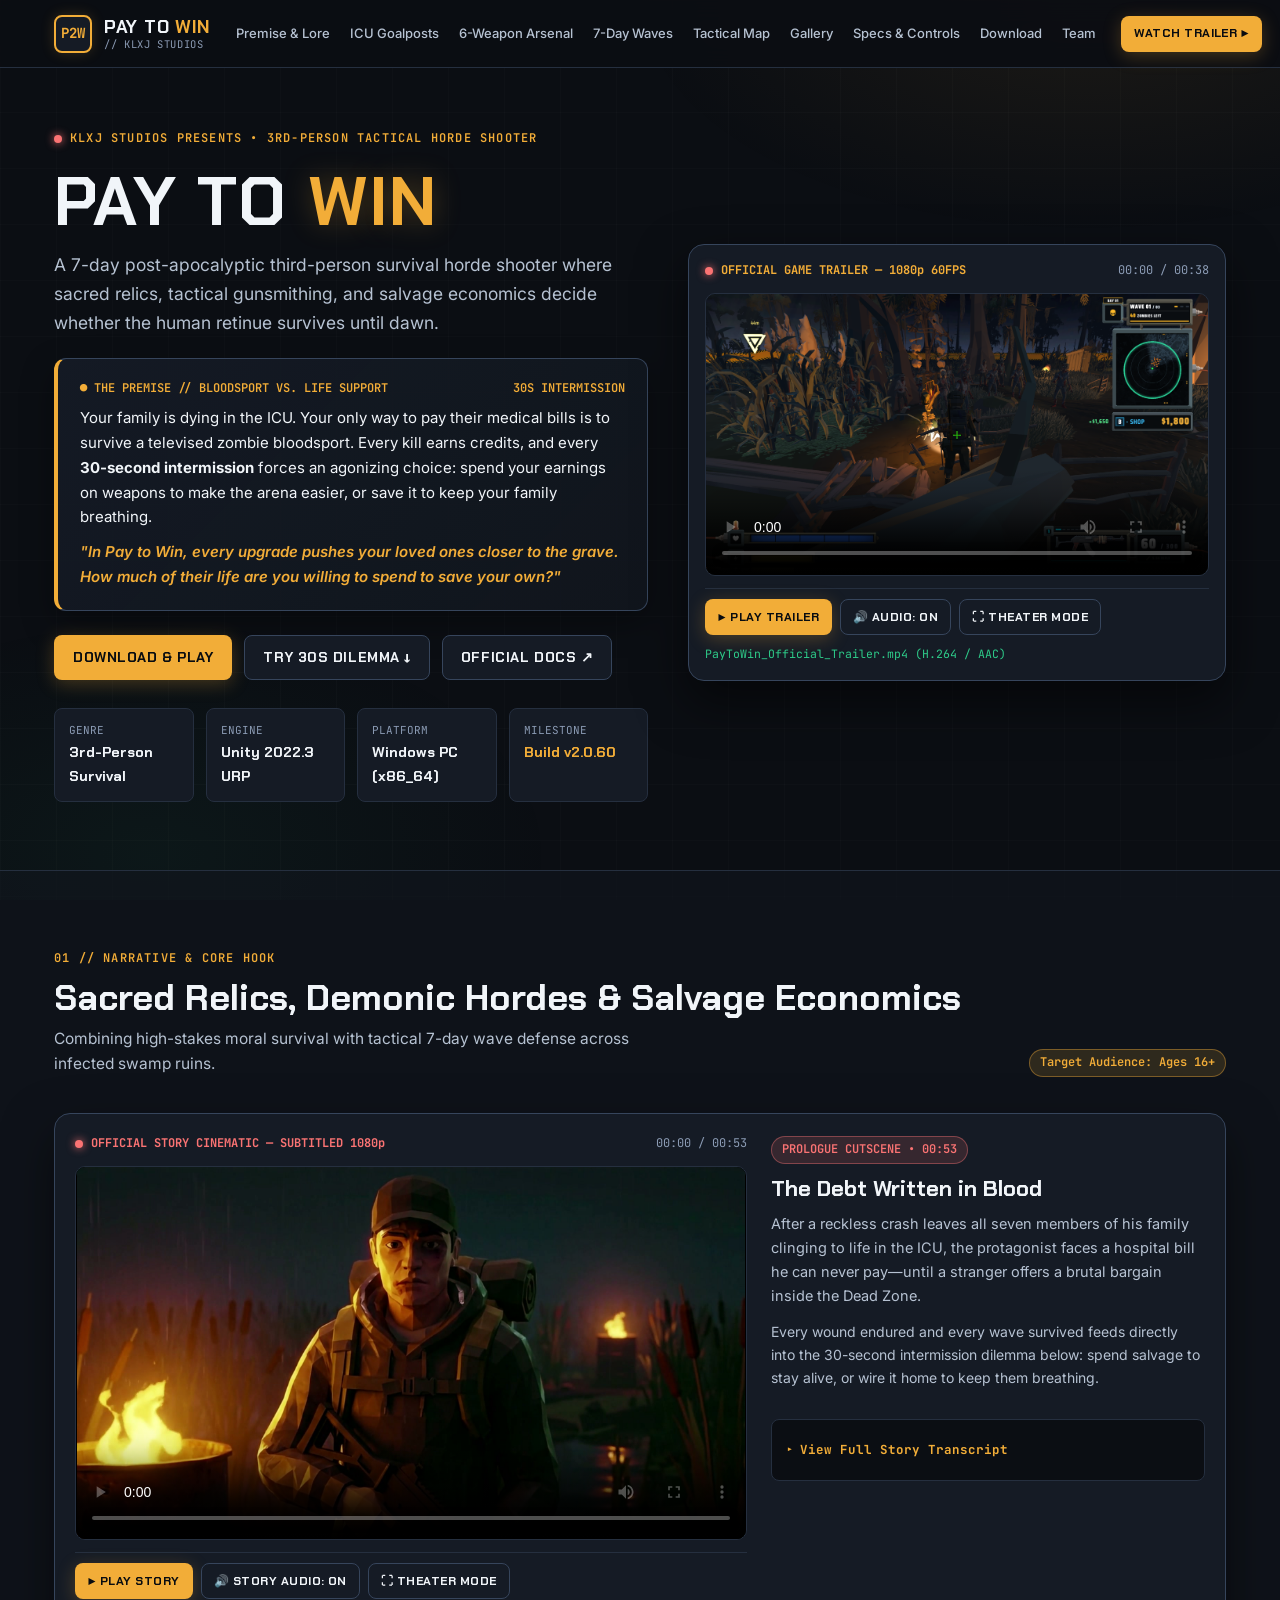
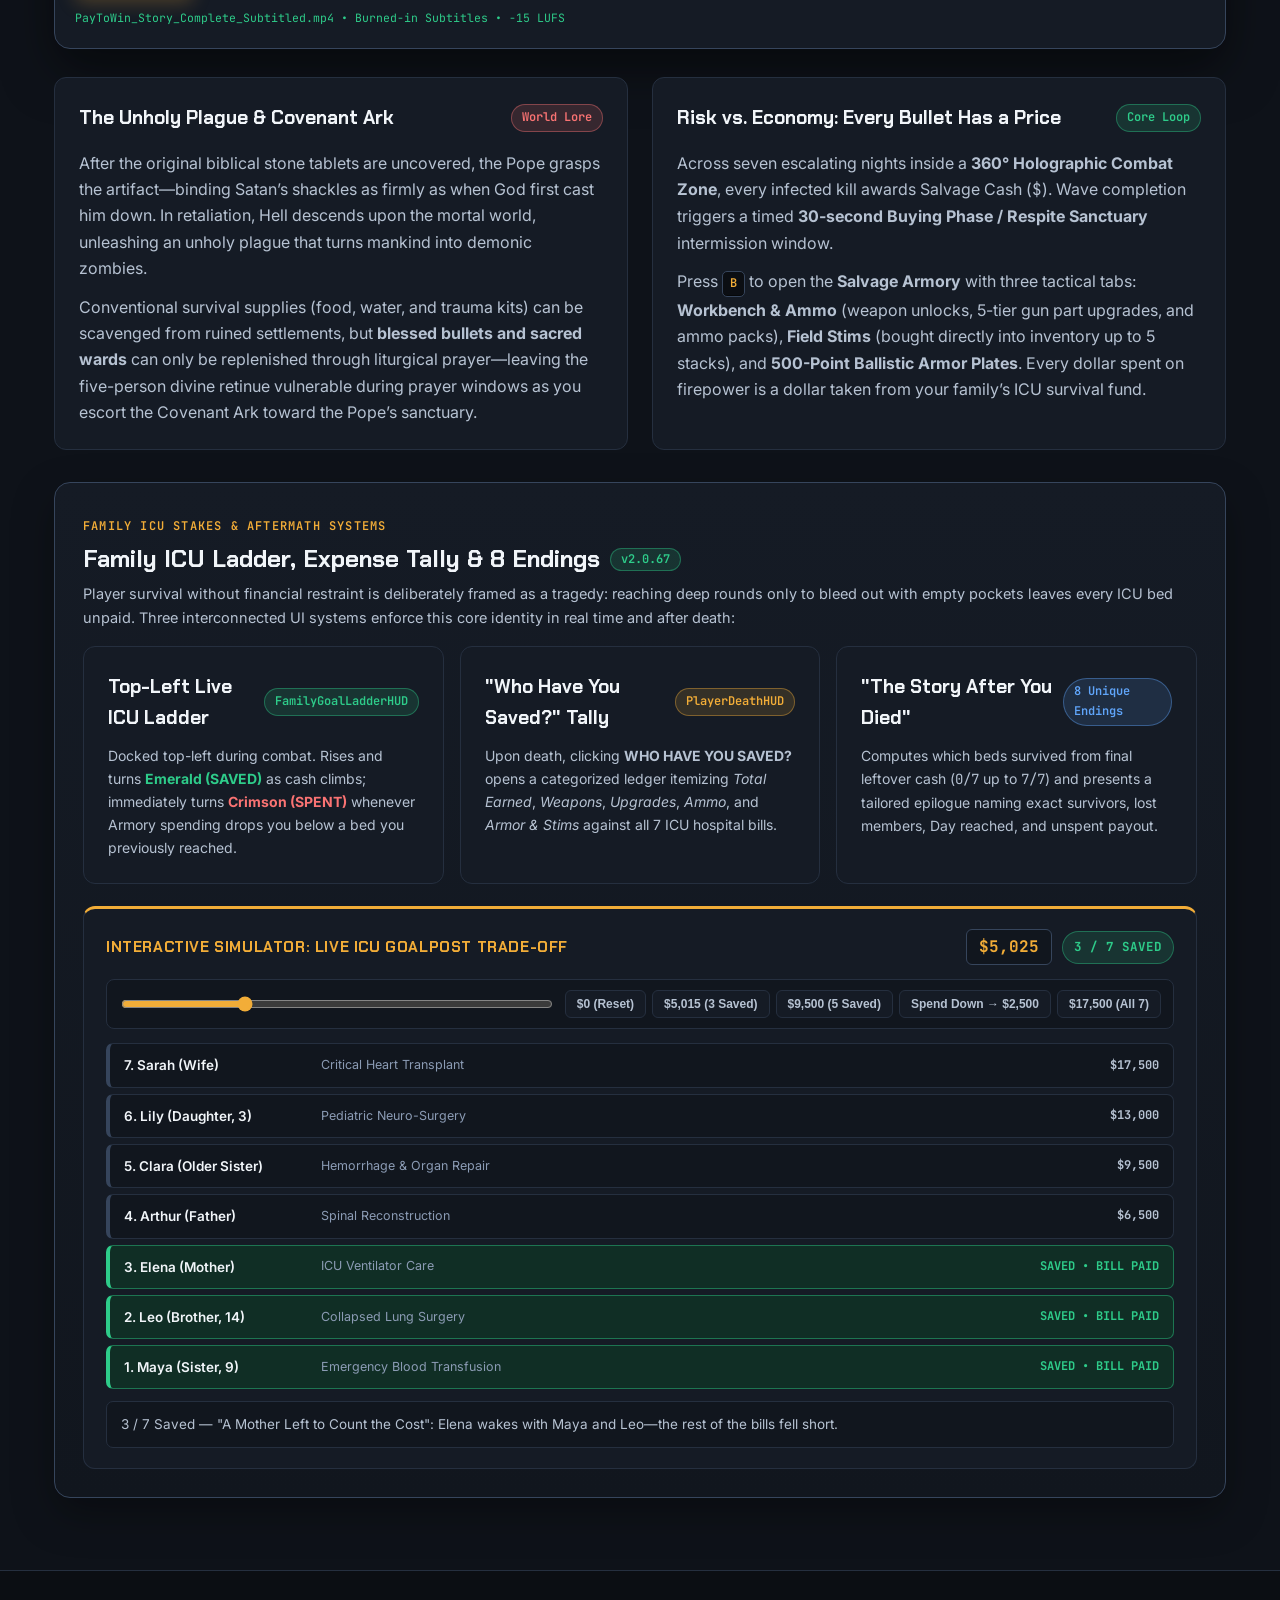
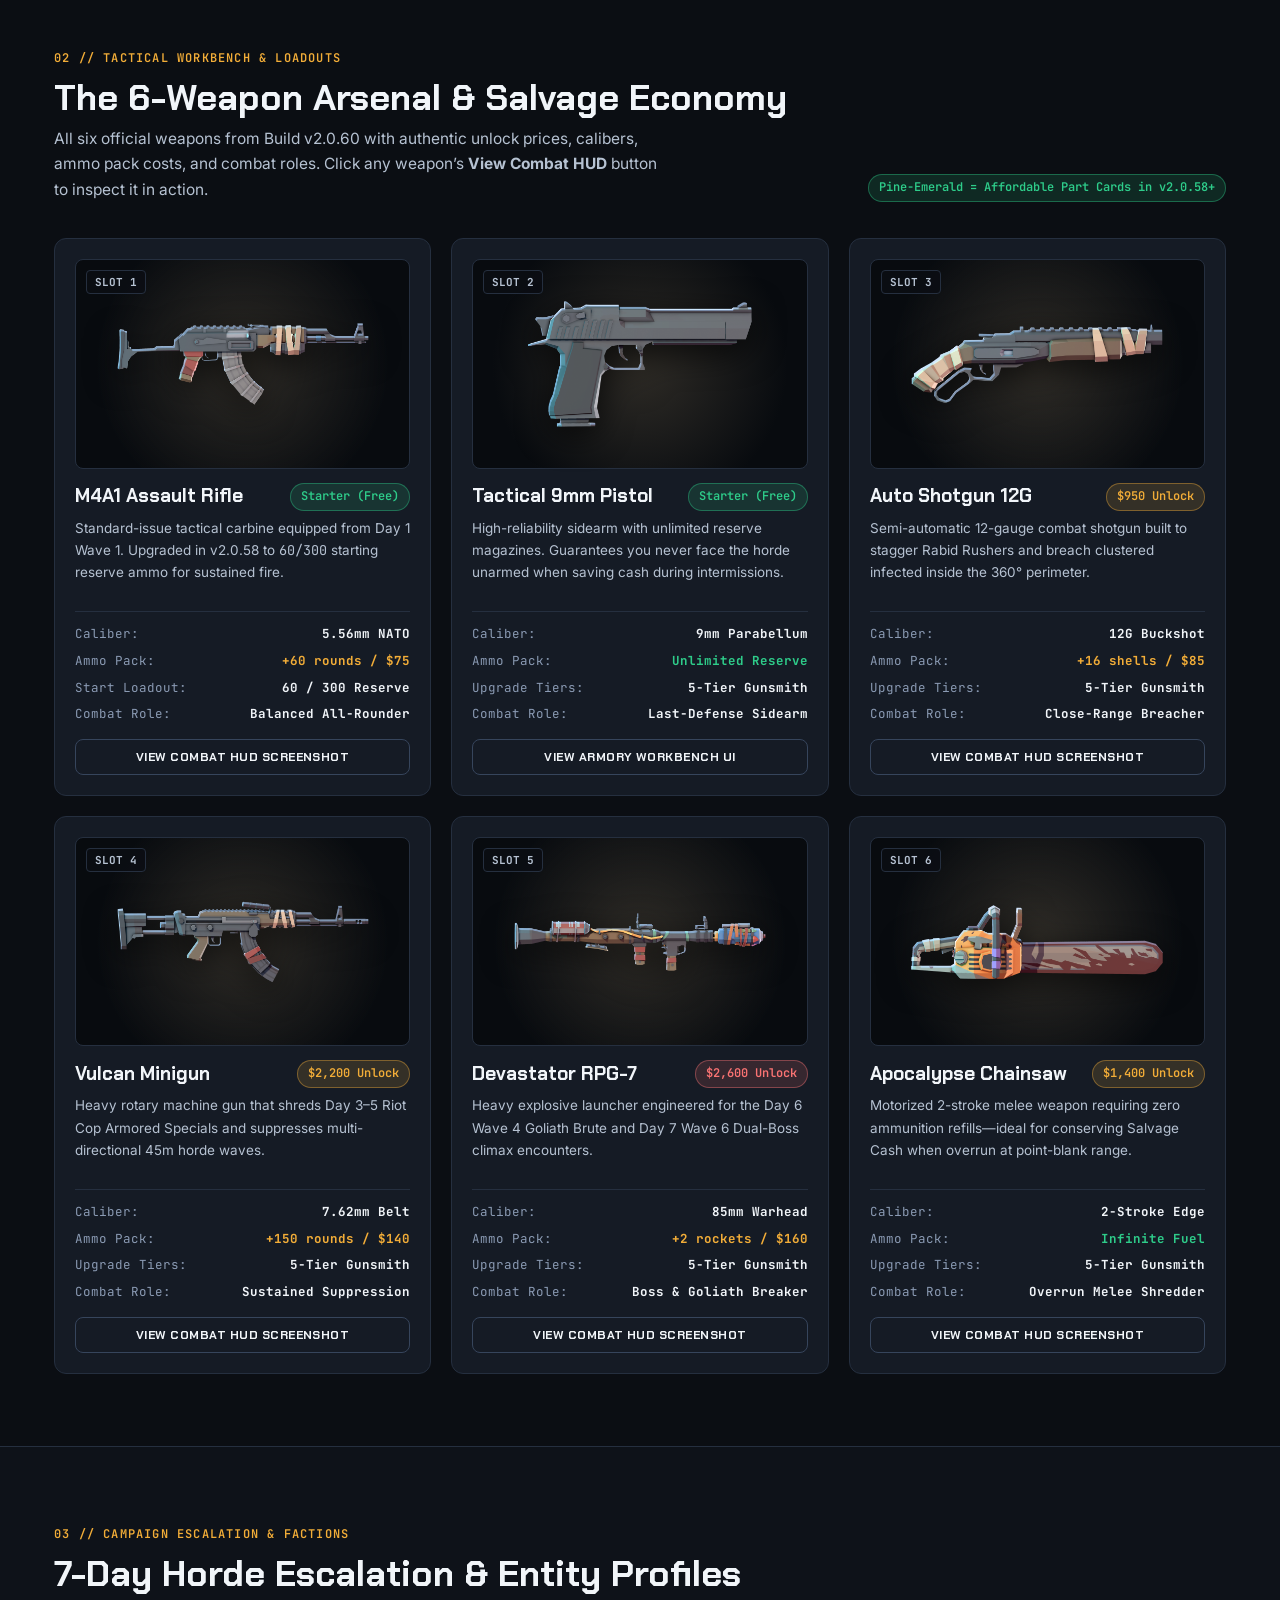
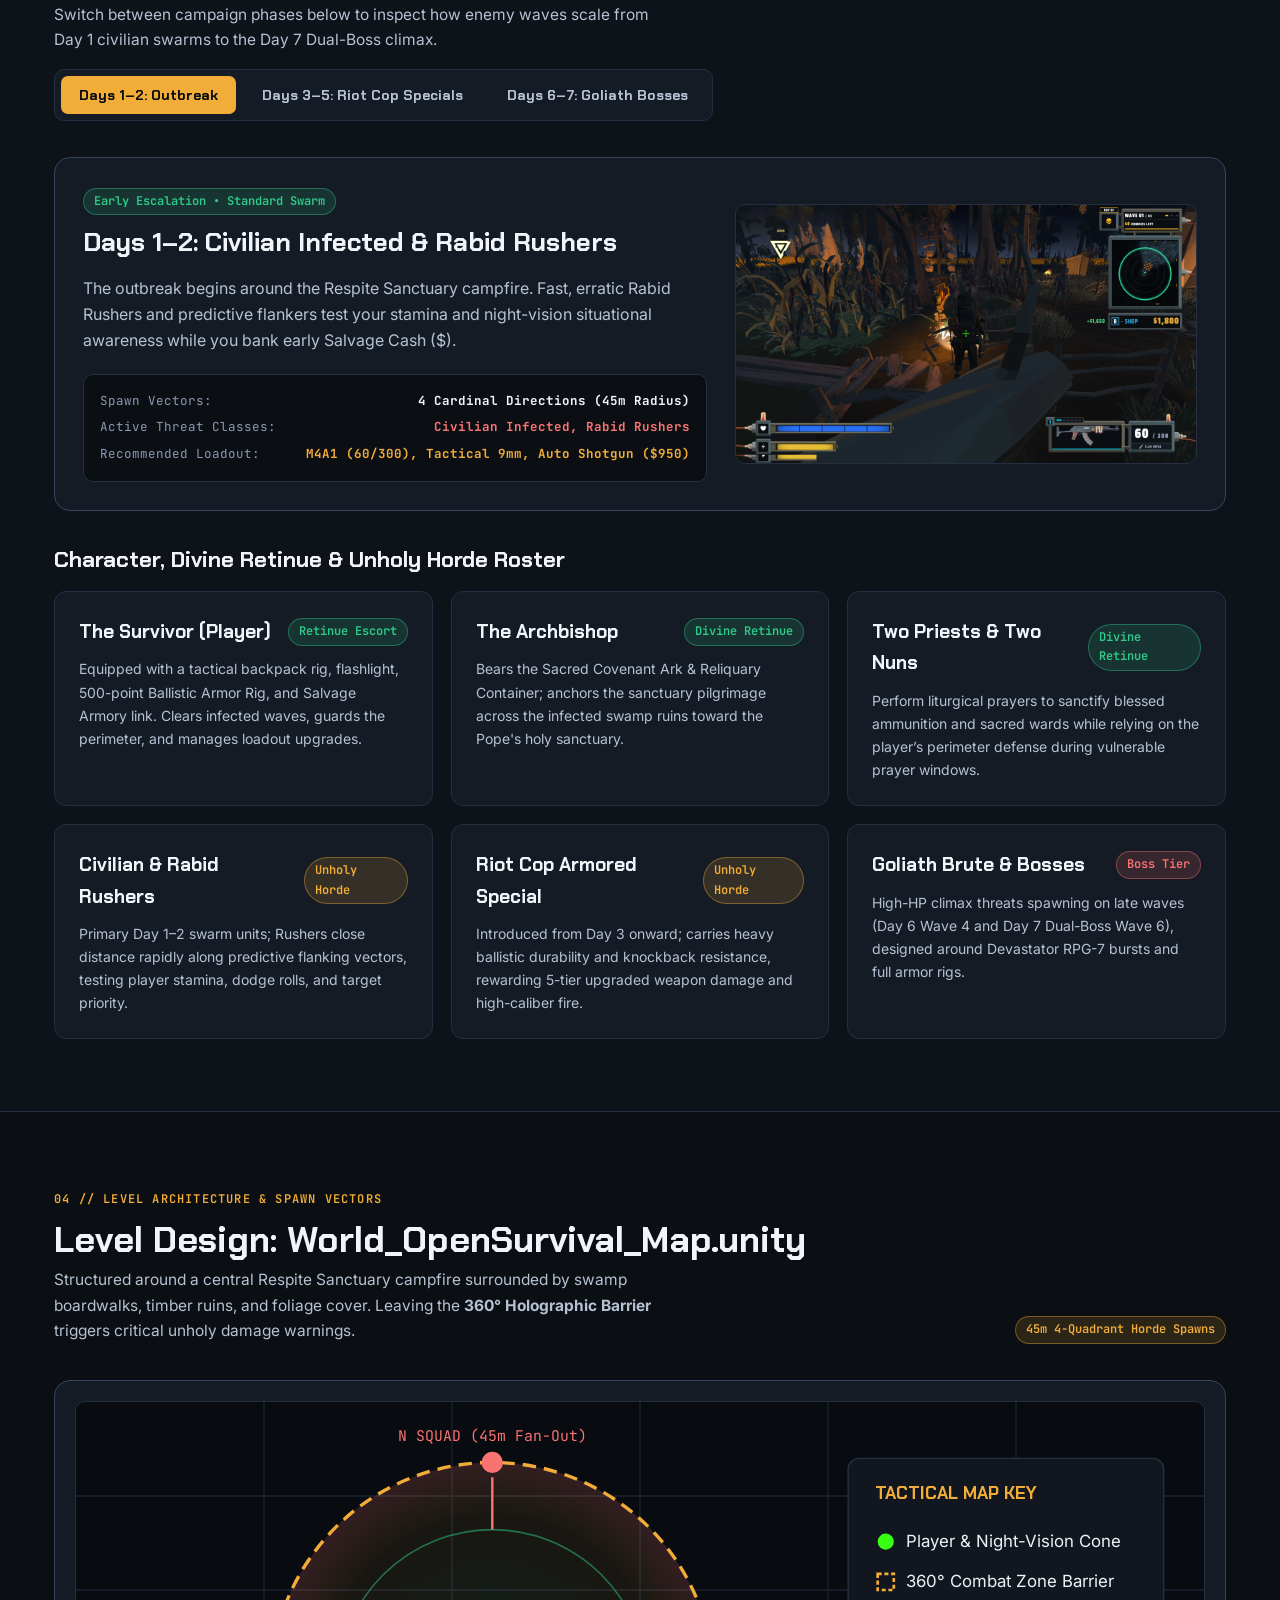
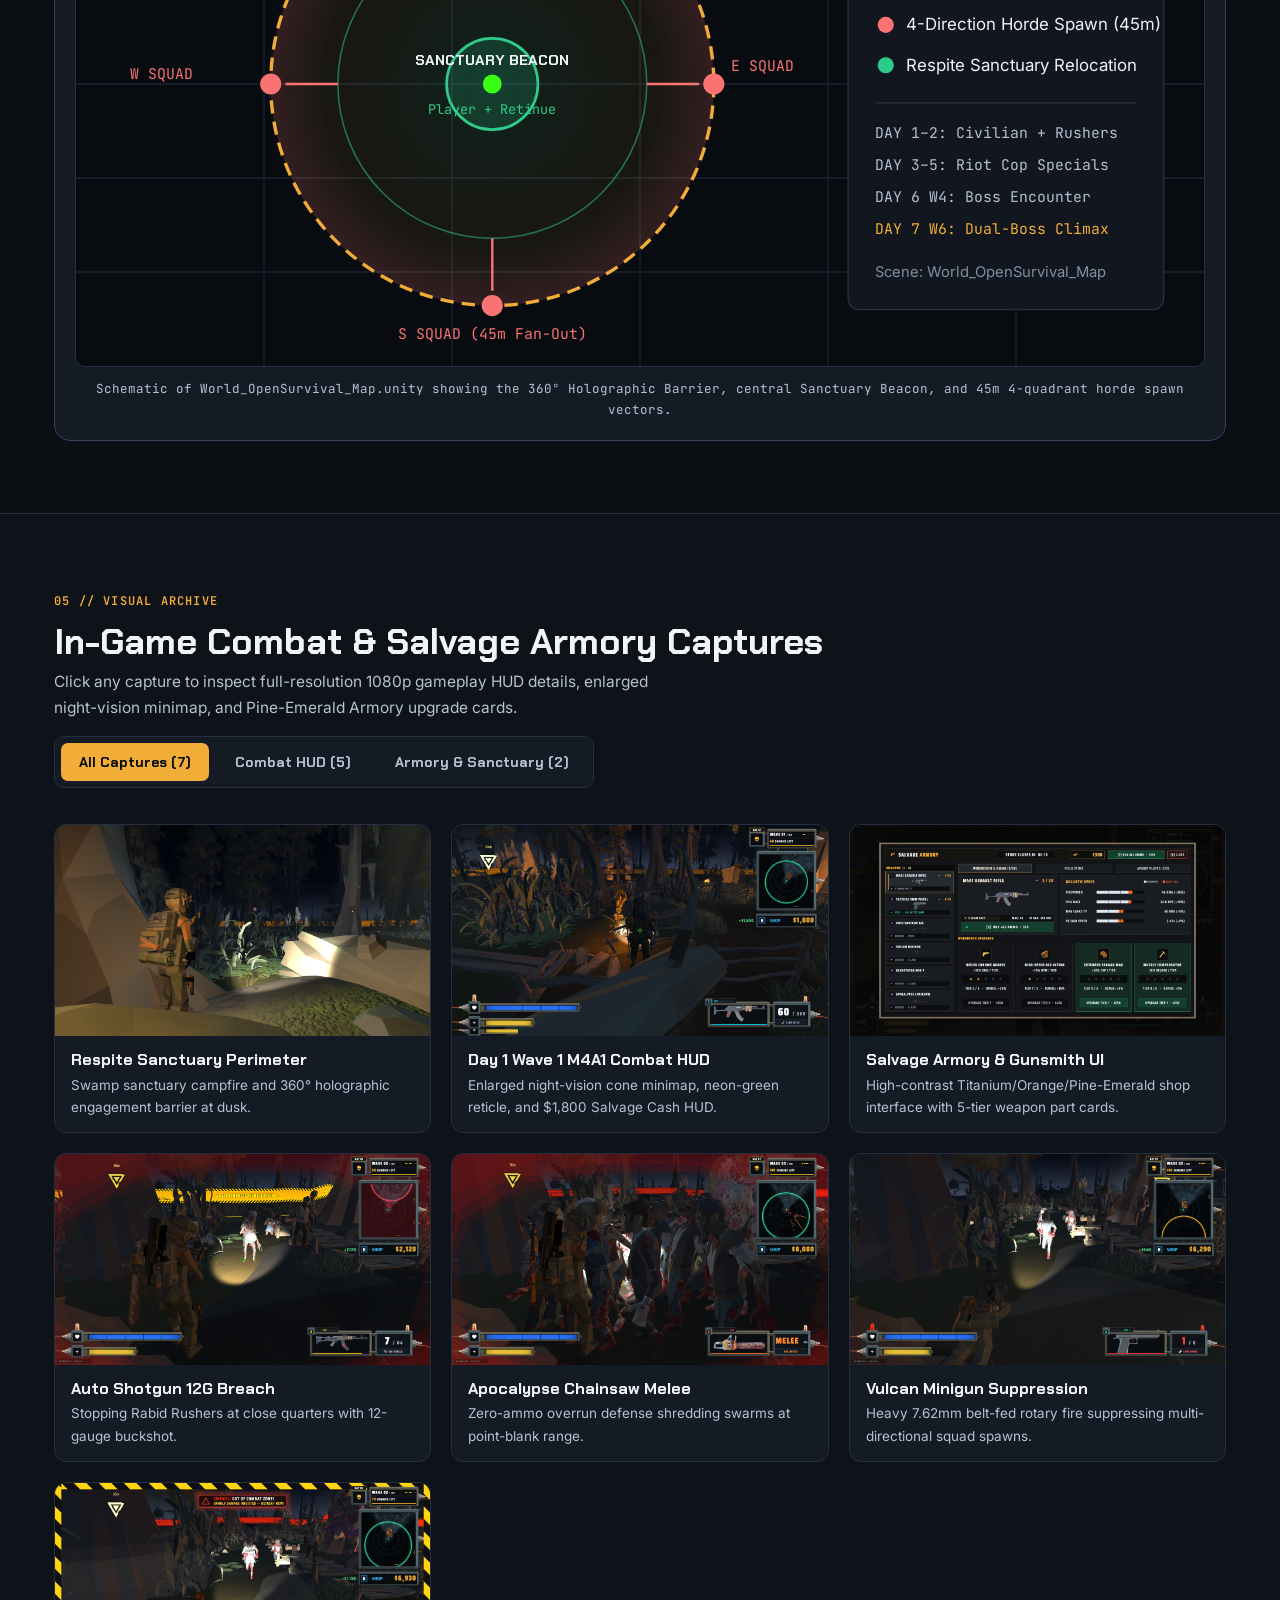
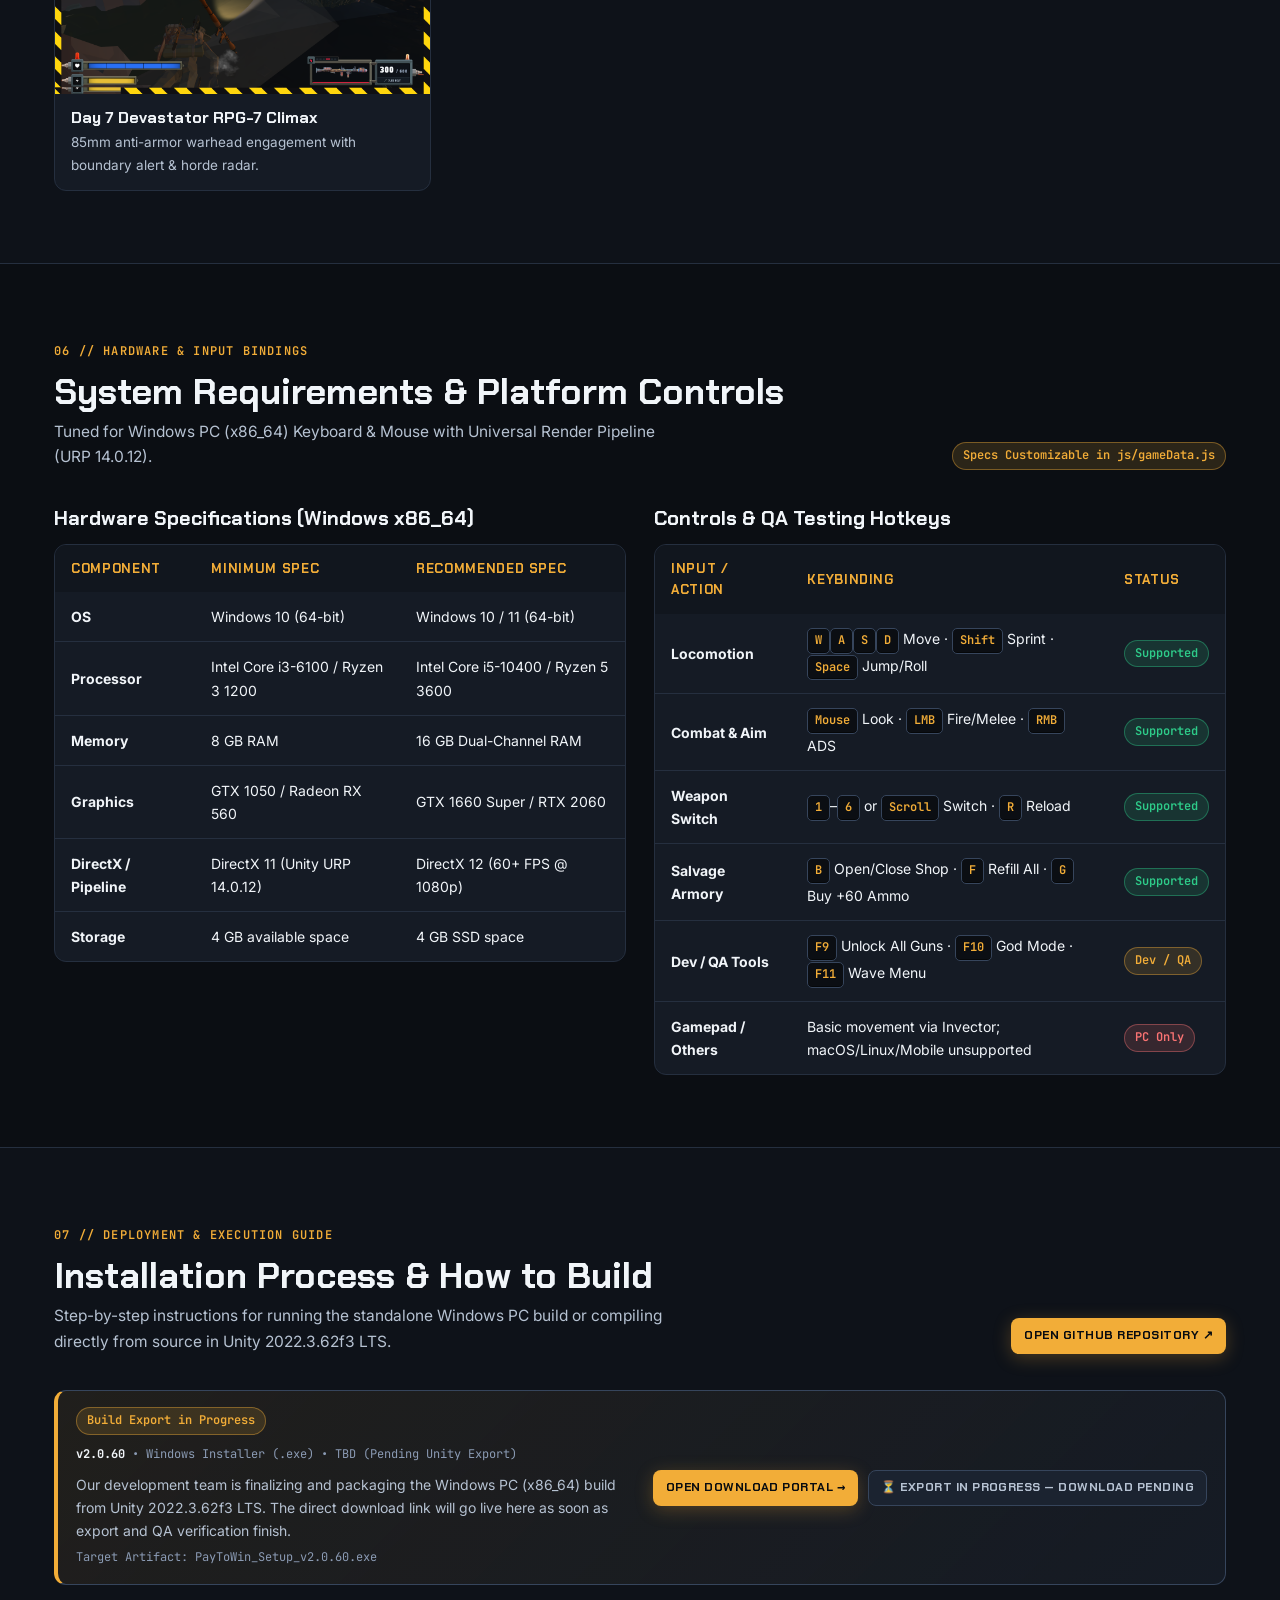
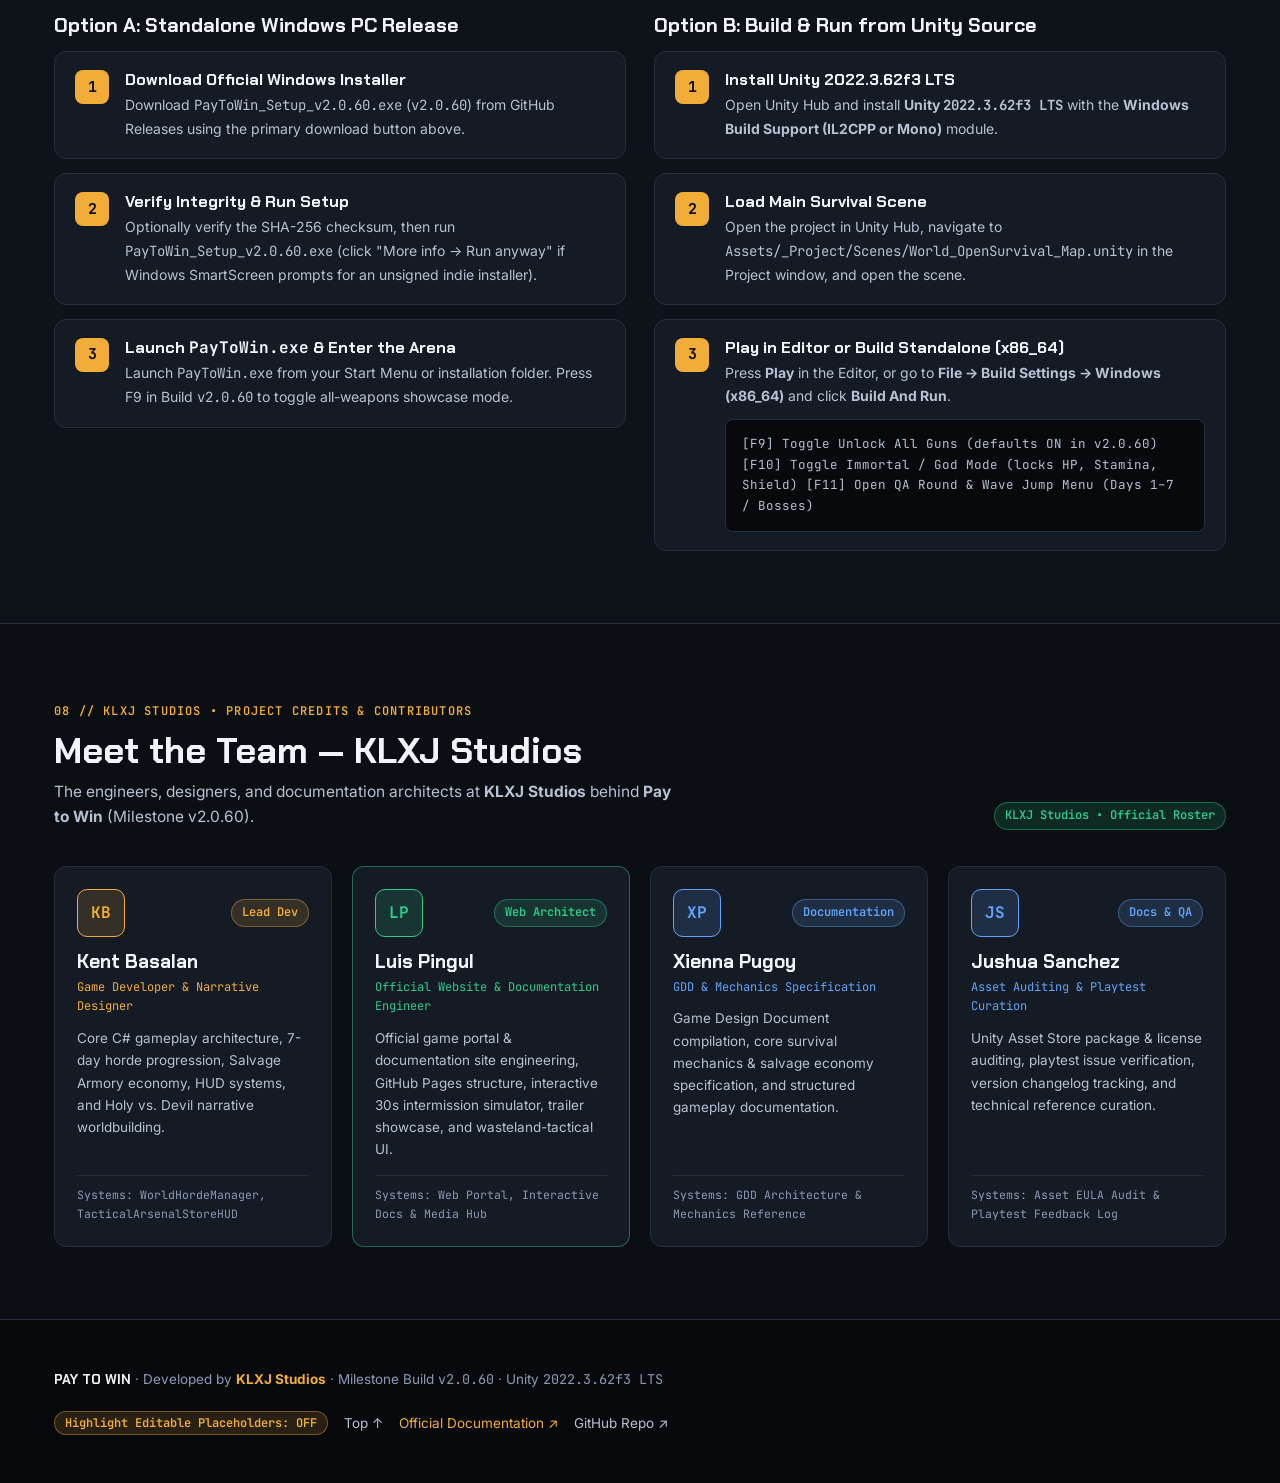
==== commit ca1a985a: "Align ICU simulator with v2.0.67 docs (Live ICU Goalpost Trade-Off)" ====
--- a/index.html
+++ b/index.html
@@ -33,7 +33,7 @@
 
       <nav class="nav-links" id="nav-links" aria-label="Primary Navigation">
         <a href="#premise" class="nav-link">Premise &amp; Lore</a>
-        <a href="#dilemma" class="nav-link">30s Dilemma</a>
+        <a href="#dilemma" class="nav-link">ICU Goalposts</a>
         <a href="#arsenal" class="nav-link">6-Weapon Arsenal</a>
         <a href="#waves" class="nav-link">7-Day Waves</a>
         <a href="#level-design" class="nav-link">Tactical Map</a>
@@ -288,98 +288,81 @@
           </div>
         </div>
 
-        <!-- INTERACTIVE 30-SECOND INTERMISSION SIMULATOR -->
+        <!-- FAMILY ICU LADDER, EXPENSE TALLY & 8 ENDINGS + LIVE ICU GOALPOST SIMULATOR -->
         <div class="dilemma-panel" id="dilemma">
-          <div class="section-header" style="margin-bottom: 20px;">
-            <div>
-              <div class="eyebrow">INTERACTIVE GAMEPLAY SIMULATOR</div>
-              <h3 style="font-size: 24px; margin: 0;">Experience the 30-Second Intermission Dilemma</h3>
-              <p style="color: var(--text-dim); font-size: 14.5px; margin: 4px 0 0;">
-                Wave 3 cleared. You earned <strong>$2,850 Salvage Cash</strong>. How will you split your earnings before the next siren sounds?
-              </p>
-            </div>
-            <button type="button" id="sim-reset-btn" class="btn btn-secondary btn-sm">
-              ↺ Reset Intermission ($2,850)
-            </button>
-          </div>
-
-          <div class="dilemma-grid">
-            <!-- Left Telemetry Status -->
-            <div class="telemetry-box">
-              <div class="telemetry-header">
-                <div>
-                  <span class="stat-label">Respite Timer</span>
-                  <span class="telemetry-val" style="color: var(--brass);">00:30s</span>
-                </div>
-                <div style="text-align: right;">
-                  <span class="stat-label">Salvage Cash Balance</span>
-                  <span class="telemetry-val" id="sim-cash" style="color: var(--emerald);">$2,850</span>
-                </div>
-              </div>
-
-              <div class="meter-group">
-                <div class="meter-label-row">
-                  <span>Family ICU Life-Support Stability</span>
-                  <span id="sim-icu-label" style="color: var(--emerald);">55% (Bills Due)</span>
-                </div>
-                <div class="meter-track">
-                  <div id="sim-icu-bar" class="meter-fill" style="width: 55%; background: var(--emerald);"></div>
-                </div>
-              </div>
-
-              <div class="meter-group">
-                <div class="meter-label-row">
-                  <span>Survivor Arsenal &amp; 500-Pt Armor Rig</span>
-                  <span id="sim-gun-label" style="color: var(--brass);">35% (Starter M4A1 Only)</span>
-                </div>
-                <div class="meter-track">
-                  <div id="sim-gun-bar" class="meter-fill" style="width: 35%; background: var(--brass);"></div>
-                </div>
-              </div>
-
-              <div id="sim-log" style="font-family: 'JetBrains Mono', monospace; font-size: 12.5px; color: var(--text-dim); background: var(--bg-card); padding: 12px; border-radius: 8px; border: 1px solid var(--border);">
-                [TERMINAL READY]: Choose whether to unlock Salvage Armory weapons or wire funds to the ICU Ward.
-              </div>
-            </div>
-
-            <!-- Right Decision Cards -->
-            <div class="dilemma-choices">
-              <div class="choice-card armory-choice">
-                <div>
-                  <span class="pill brass" style="margin-bottom: 10px;">SALVAGE ARMORY [B]</span>
-                  <h4 style="font-size: 18px; margin: 0 0 8px;">Unlock Weapons &amp; Gunsmith Parts</h4>
-                  <p style="font-size: 13.5px; color: var(--text-dim); margin: 0 0 12px;">
-                    Spend cash on the <strong>Auto Shotgun 12G ($950)</strong> or <strong>5-Tier Part Upgrades ($500)</strong> to survive Day 3 Riot Cop Specials—at the expense of unpaid ICU bills.
-                  </p>
-                </div>
-                <div style="display: flex; flex-direction: column; gap: 8px;">
-                  <button type="button" class="btn btn-primary btn-sm" data-sim-action="shotgun">
-                    Unlock Auto Shotgun 12G (-$950)
-                  </button>
-                  <button type="button" class="btn btn-secondary btn-sm" data-sim-action="upgrade">
-                    Buy Tier-2 Gun Part &amp; Plates (-$500)
-                  </button>
-                </div>
-              </div>
-
-              <div class="choice-card icu-choice">
-                <div>
-                  <span class="pill emerald" style="margin-bottom: 10px;">HOSPITAL WIRE TRANSFER</span>
-                  <h4 style="font-size: 18px; margin: 0 0 8px;">Pay Family ICU Life-Support Bill</h4>
-                  <p style="font-size: 13.5px; color: var(--text-dim); margin: 0 0 12px;">
-                    Keep your family breathing in intensive care, forcing you to enter the next night wave relying solely on starter weapons and raw aim.
-                  </p>
-                </div>
-                <div style="display: flex; flex-direction: column; gap: 8px;">
-                  <button type="button" class="btn btn-emerald btn-sm" data-sim-action="icu-full">
-                    Wire Full ICU Installment (-$950)
-                  </button>
-                  <button type="button" class="btn btn-secondary btn-sm" data-sim-action="icu-min">
-                    Pay Minimum Oxygen Fee (-$500)
-                  </button>
-                </div>
-              </div>
-            </div>
+          <div class="section-header" style="margin-bottom: 16px;">
+            <div>
+              <div class="eyebrow">FAMILY ICU STAKES &amp; AFTERMATH SYSTEMS</div>
+              <h3 style="font-size: 24px; margin: 0; display: flex; flex-wrap: wrap; align-items: center; gap: 10px;">
+                <span>Family ICU Ladder, Expense Tally &amp; 8 Endings</span>
+                <span class="pill emerald">v2.0.67</span>
+              </h3>
+              <p style="color: var(--text-dim); font-size: 14.5px; margin: 8px 0 0;">
+                Player survival without financial restraint is deliberately framed as a tragedy: reaching deep rounds only to bleed out with empty pockets leaves every ICU bed unpaid. Three interconnected UI systems enforce this core identity in real time and after death:
+              </p>
+            </div>
+          </div>
+
+          <div class="feature-grid">
+            <div class="card">
+              <div class="card-title">
+                <span>Top-Left Live ICU Ladder</span>
+                <span class="pill emerald">FamilyGoalLadderHUD</span>
+              </div>
+              <p style="font-size: 14px; color: var(--text-dim); margin: 0;">
+                Docked top-left during combat. Rises and turns <strong style="color: var(--emerald);">Emerald (SAVED)</strong> as cash climbs; immediately turns <strong style="color: var(--crimson);">Crimson (SPENT)</strong> whenever Armory spending drops you below a bed you previously reached.
+              </p>
+            </div>
+
+            <div class="card">
+              <div class="card-title">
+                <span>"Who Have You Saved?" Tally</span>
+                <span class="pill brass">PlayerDeathHUD</span>
+              </div>
+              <p style="font-size: 14px; color: var(--text-dim); margin: 0;">
+                Upon death, clicking <strong>WHO HAVE YOU SAVED?</strong> opens a categorized ledger itemizing <em>Total Earned</em>, <em>Weapons</em>, <em>Upgrades</em>, <em>Ammo</em>, and <em>Armor &amp; Stims</em> against all 7 ICU hospital bills.
+              </p>
+            </div>
+
+            <div class="card">
+              <div class="card-title">
+                <span>"The Story After You Died"</span>
+                <span class="pill blue">8 Unique Endings</span>
+              </div>
+              <p style="font-size: 14px; color: var(--text-dim); margin: 0;">
+                Computes which beds survived from final leftover cash (<code>0/7</code> up to <code>7/7</code>) and presents a tailored epilogue naming exact survivors, lost members, Day reached, and unspent payout.
+              </p>
+            </div>
+          </div>
+
+          <div class="ladder-sim" id="ladder-simulator">
+            <div class="ladder-sim-hdr">
+              <div class="ladder-sim-title">Interactive Simulator: Live ICU Goalpost Trade-Off</div>
+              <div class="ladder-sim-readout">
+                <span class="ladder-cash-pill" id="ladder-cash">$5,015</span>
+                <span class="ladder-saved-pill" id="ladder-saved">3 / 7 SAVED</span>
+              </div>
+            </div>
+            <div class="ladder-controls">
+              <input class="ladder-slider" id="ladder-slider" type="range" min="0" max="18000" step="25" value="5015" aria-label="Simulate Cash at Death" />
+              <div class="ladder-presets">
+                <button class="ladder-preset" type="button" data-cash="0" data-reset-peak="true">$0 (Reset)</button>
+                <button class="ladder-preset" type="button" data-cash="5015" data-reset-peak="true">$5,015 (3 Saved)</button>
+                <button class="ladder-preset" type="button" data-cash="9500" data-reset-peak="false">$9,500 (5 Saved)</button>
+                <button class="ladder-preset" type="button" data-cash="2500" data-reset-peak="false">Spend Down &rarr; $2,500</button>
+                <button class="ladder-preset" type="button" data-cash="17500" data-reset-peak="false">$17,500 (All 7)</button>
+              </div>
+            </div>
+            <div class="ladder-rungs">
+              <div class="ladder-rung" data-req="17500"><span class="rung-who">7. Sarah (Wife)</span><span class="rung-proc">Critical Heart Transplant</span><span class="rung-status">$17,500</span></div>
+              <div class="ladder-rung" data-req="13000"><span class="rung-who">6. Lily (Daughter, 3)</span><span class="rung-proc">Pediatric Neuro-Surgery</span><span class="rung-status">$13,000</span></div>
+              <div class="ladder-rung" data-req="9500"><span class="rung-who">5. Clara (Older Sister)</span><span class="rung-proc">Hemorrhage &amp; Organ Repair</span><span class="rung-status">$9,500</span></div>
+              <div class="ladder-rung" data-req="6500"><span class="rung-who">4. Arthur (Father)</span><span class="rung-proc">Spinal Reconstruction</span><span class="rung-status">$6,500</span></div>
+              <div class="ladder-rung" data-req="4000"><span class="rung-who">3. Elena (Mother)</span><span class="rung-proc">ICU Ventilator Care</span><span class="rung-status">$4,000</span></div>
+              <div class="ladder-rung" data-req="2250"><span class="rung-who">2. Leo (Brother, 14)</span><span class="rung-proc">Collapsed Lung Surgery</span><span class="rung-status">$2,250</span></div>
+              <div class="ladder-rung" data-req="1000"><span class="rung-who">1. Maya (Sister, 9)</span><span class="rung-proc">Emergency Blood Transfusion</span><span class="rung-status">$1,000</span></div>
+            </div>
+            <div class="ladder-verdict" id="ladder-verdict">3 / 7 Saved &mdash; "A Mother Left to Count the Cost": Elena wakes with Maya and Leo—the rest of the bills fell short.</div>
           </div>
         </div>
 
--- a/css/styles.css
+++ b/css/styles.css
@@ -795,7 +795,7 @@
   color: var(--text);
 }
 
-/* Interactive 30-Second Intermission Dilemma Simulator */
+/* Interactive ICU Family Goalpost Ladder & Feature Cards (Aligned with Docs v2.0.67) */
 .dilemma-panel {
   background: linear-gradient(180deg, var(--bg-card), var(--bg-elev));
   border: 1px solid var(--border-strong);
@@ -804,89 +804,191 @@
   box-shadow: 0 16px 40px rgba(0, 0, 0, 0.35);
 }
 
-.dilemma-grid {
+.feature-grid {
   display: grid;
-  grid-template-columns: 1fr 1.25fr;
-  gap: 28px;
-  align-items: stretch;
-}
-
-.telemetry-box {
-  background: var(--bg);
-  border: 1px solid var(--border);
+  grid-template-columns: repeat(auto-fit, minmax(260px, 1fr));
+  gap: 16px;
+  margin: 16px 0 22px;
+}
+
+.ladder-sim {
+  background: var(--bg-card);
+  border: 1px solid var(--border);
+  border-top: 3px solid var(--brass);
   border-radius: var(--radius);
-  padding: 20px;
+  padding: 20px 22px;
+  margin-top: 8px;
+}
+
+.ladder-sim-hdr {
+  display: flex;
+  flex-wrap: wrap;
+  justify-content: space-between;
+  align-items: center;
+  gap: 12px;
+  margin-bottom: 14px;
+}
+
+.ladder-sim-title {
+  font-family: "Chakra Petch", monospace;
+  font-weight: 700;
+  font-size: 15px;
+  letter-spacing: 0.04em;
+  color: var(--brass);
+  text-transform: uppercase;
+}
+
+.ladder-sim-readout {
+  display: flex;
+  align-items: center;
+  gap: 10px;
+}
+
+.ladder-cash-pill {
+  font-family: "JetBrains Mono", monospace;
+  font-size: 16px;
+  font-weight: 700;
+  color: var(--brass);
+  background: var(--bg-elev);
+  border: 1px solid var(--border-strong);
+  padding: 4px 12px;
+  border-radius: 6px;
+}
+
+.ladder-saved-pill {
+  font-family: "JetBrains Mono", monospace;
+  font-size: 12.5px;
+  font-weight: 700;
+  padding: 5px 11px;
+  border-radius: 999px;
+  border: 1px solid rgba(46, 204, 138, 0.4);
+  background: var(--emerald-dim);
+  color: var(--emerald);
+}
+
+.ladder-saved-pill.is-zero {
+  border-color: rgba(250, 115, 115, 0.45);
+  background: var(--crimson-dim);
+  color: var(--crimson);
+}
+
+.ladder-controls {
+  display: flex;
+  flex-wrap: wrap;
+  align-items: center;
+  gap: 10px;
+  margin-bottom: 14px;
+  padding: 10px 12px;
+  background: var(--bg-elev);
+  border: 1px solid var(--border);
+  border-radius: 8px;
+}
+
+.ladder-slider {
+  flex: 1 1 220px;
+  accent-color: var(--brass);
+  cursor: pointer;
+}
+
+.ladder-presets {
+  display: flex;
+  flex-wrap: wrap;
+  gap: 6px;
+}
+
+.ladder-preset {
+  background: var(--bg-card);
+  border: 1px solid var(--border);
+  color: var(--text-dim);
+  border-radius: 6px;
+  padding: 6px 11px;
+  font-size: 12px;
+  font-weight: 600;
+  cursor: pointer;
+  transition: border-color 0.14s ease, color 0.14s ease;
+}
+
+.ladder-preset:hover {
+  border-color: var(--brass);
+  color: var(--brass);
+}
+
+.ladder-rungs {
   display: flex;
   flex-direction: column;
-  justify-content: space-between;
-  gap: 16px;
-}
-
-.telemetry-header {
-  display: flex;
-  align-items: center;
-  justify-content: space-between;
-  padding-bottom: 14px;
-  border-bottom: 1px solid var(--border);
-}
-
-.telemetry-val {
-  font-family: "JetBrains Mono", monospace;
-  font-size: 24px;
-  font-weight: 700;
-}
-
-.meter-group {
-  display: flex;
-  flex-direction: column;
-  gap: 8px;
-}
-
-.meter-label-row {
-  display: flex;
-  justify-content: space-between;
-  font-size: 13px;
+  gap: 6px;
+}
+
+.ladder-rung {
+  display: grid;
+  grid-template-columns: 185px 1fr auto;
+  align-items: center;
+  gap: 12px;
+  padding: 10px 14px;
+  border-radius: 7px;
+  background: var(--bg-elev);
+  border: 1px solid var(--border);
+  border-left: 4px solid var(--border-strong);
+  font-size: 13.5px;
+  transition: background 0.15s ease, border-color 0.15s ease;
+}
+
+.ladder-rung.is-saved {
+  background: rgba(16, 54, 38, 0.72);
+  border-color: rgba(46, 204, 138, 0.45);
+  border-left-color: var(--emerald);
+}
+
+.ladder-rung.is-spent {
+  background: rgba(68, 19, 22, 0.78);
+  border-color: rgba(250, 115, 115, 0.45);
+  border-left-color: var(--crimson);
+}
+
+.rung-who {
   font-weight: 600;
-}
-
-.meter-track {
-  width: 100%;
-  height: 12px;
-  background: var(--bg-card);
-  border: 1px solid var(--border);
-  border-radius: 999px;
-  overflow: hidden;
-}
-
-.meter-fill {
-  height: 100%;
-  border-radius: 999px;
-  transition: width 0.3s cubic-bezier(0.22, 1, 0.36, 1);
-}
-
-.dilemma-choices {
-  display: grid;
-  grid-template-columns: 1fr 1fr;
-  gap: 16px;
-}
-
-.choice-card {
-  background: var(--bg);
-  border: 1px solid var(--border);
-  border-radius: var(--radius);
-  padding: 20px;
-  display: flex;
-  flex-direction: column;
-  justify-content: space-between;
-  gap: 16px;
-}
-
-.choice-card.armory-choice {
-  border-color: rgba(242, 173, 56, 0.45);
-}
-
-.choice-card.icu-choice {
-  border-color: rgba(46, 204, 138, 0.45);
+  color: var(--text);
+}
+
+.rung-proc {
+  color: var(--text-muted);
+  font-size: 12.5px;
+}
+
+.rung-status {
+  font-family: "JetBrains Mono", monospace;
+  font-size: 12px;
+  font-weight: 700;
+  color: var(--text-dim);
+  white-space: nowrap;
+}
+
+.ladder-rung.is-saved .rung-status {
+  color: var(--emerald);
+}
+
+.ladder-rung.is-spent .rung-status {
+  color: var(--crimson);
+}
+
+.ladder-verdict {
+  margin-top: 12px;
+  padding: 11px 14px;
+  border-radius: 7px;
+  background: var(--bg-elev);
+  border: 1px solid var(--border);
+  font-size: 13.5px;
+  color: var(--text-dim);
+}
+
+@media (max-width: 768px) {
+  .ladder-rung {
+    grid-template-columns: 1fr auto;
+  }
+  .ladder-rung .rung-proc {
+    grid-column: 1 / -1;
+    order: 3;
+  }
 }
 
 /* ==========================================================================
